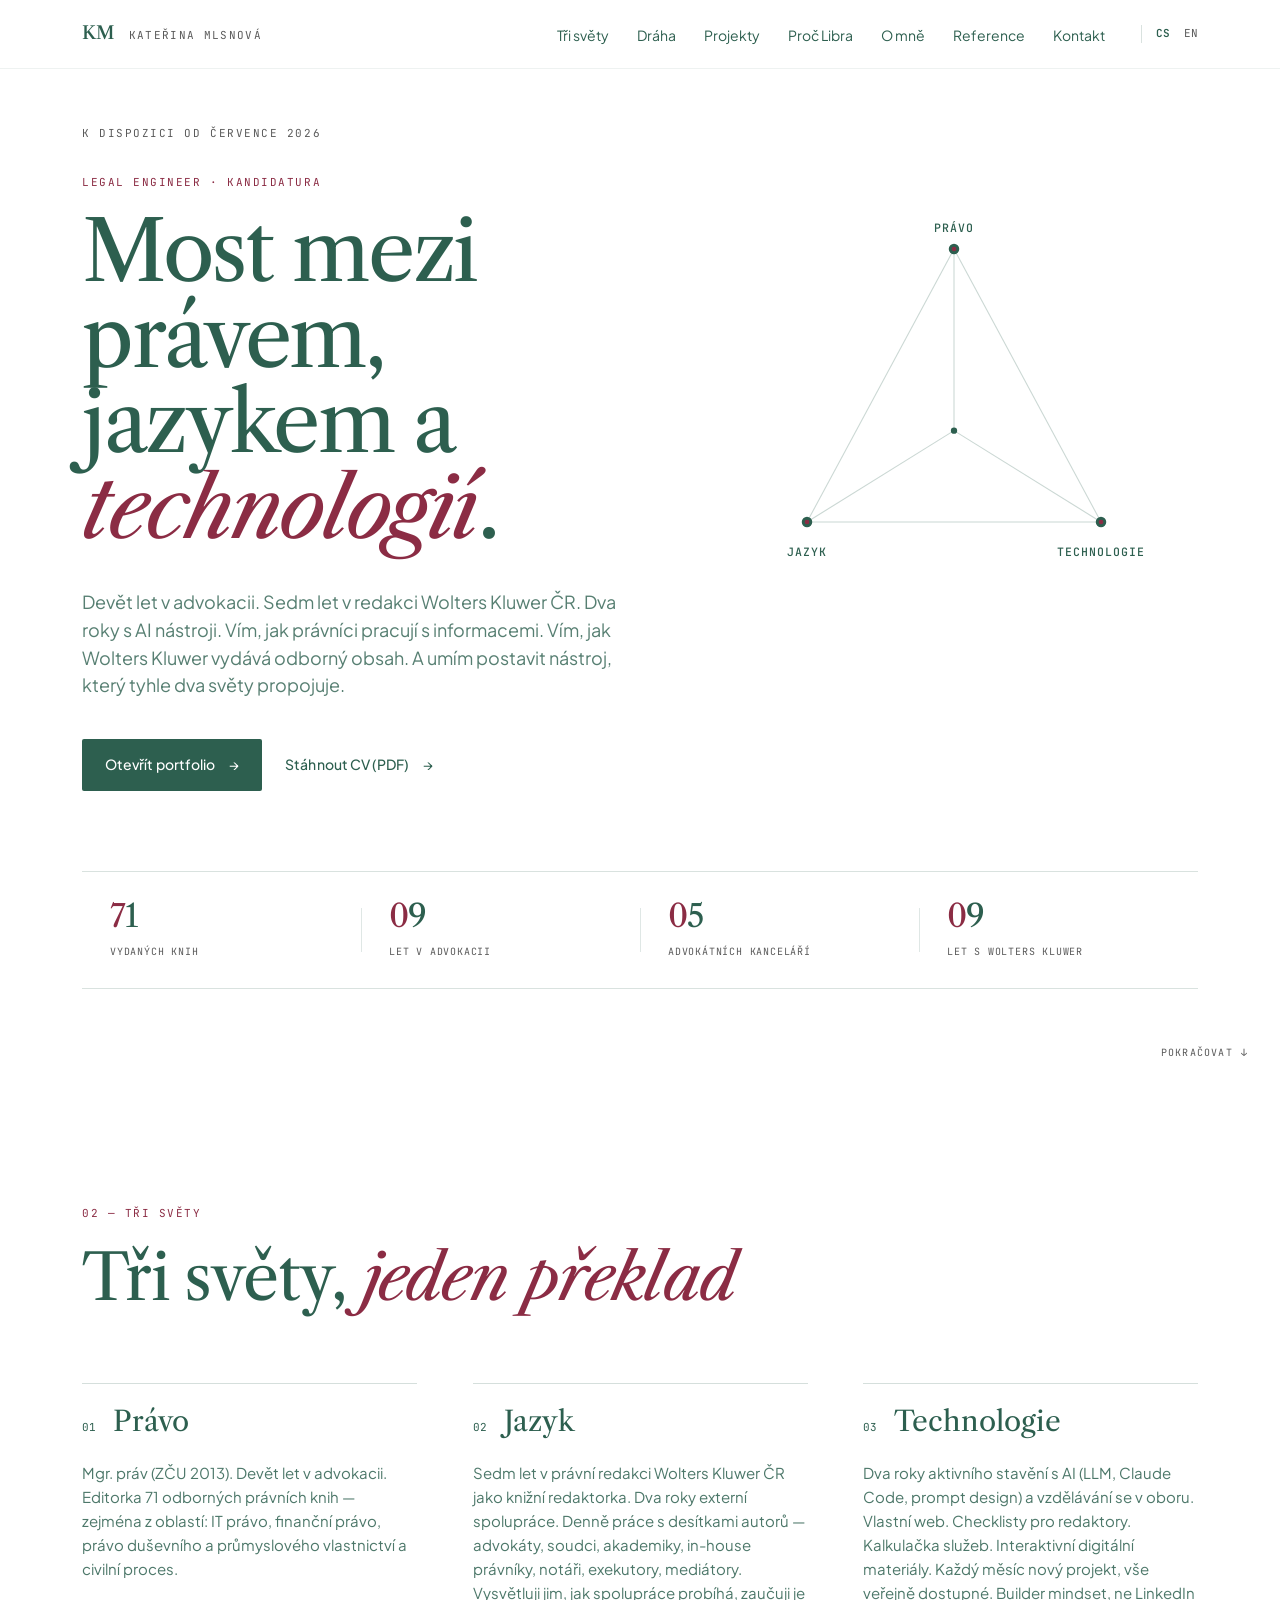
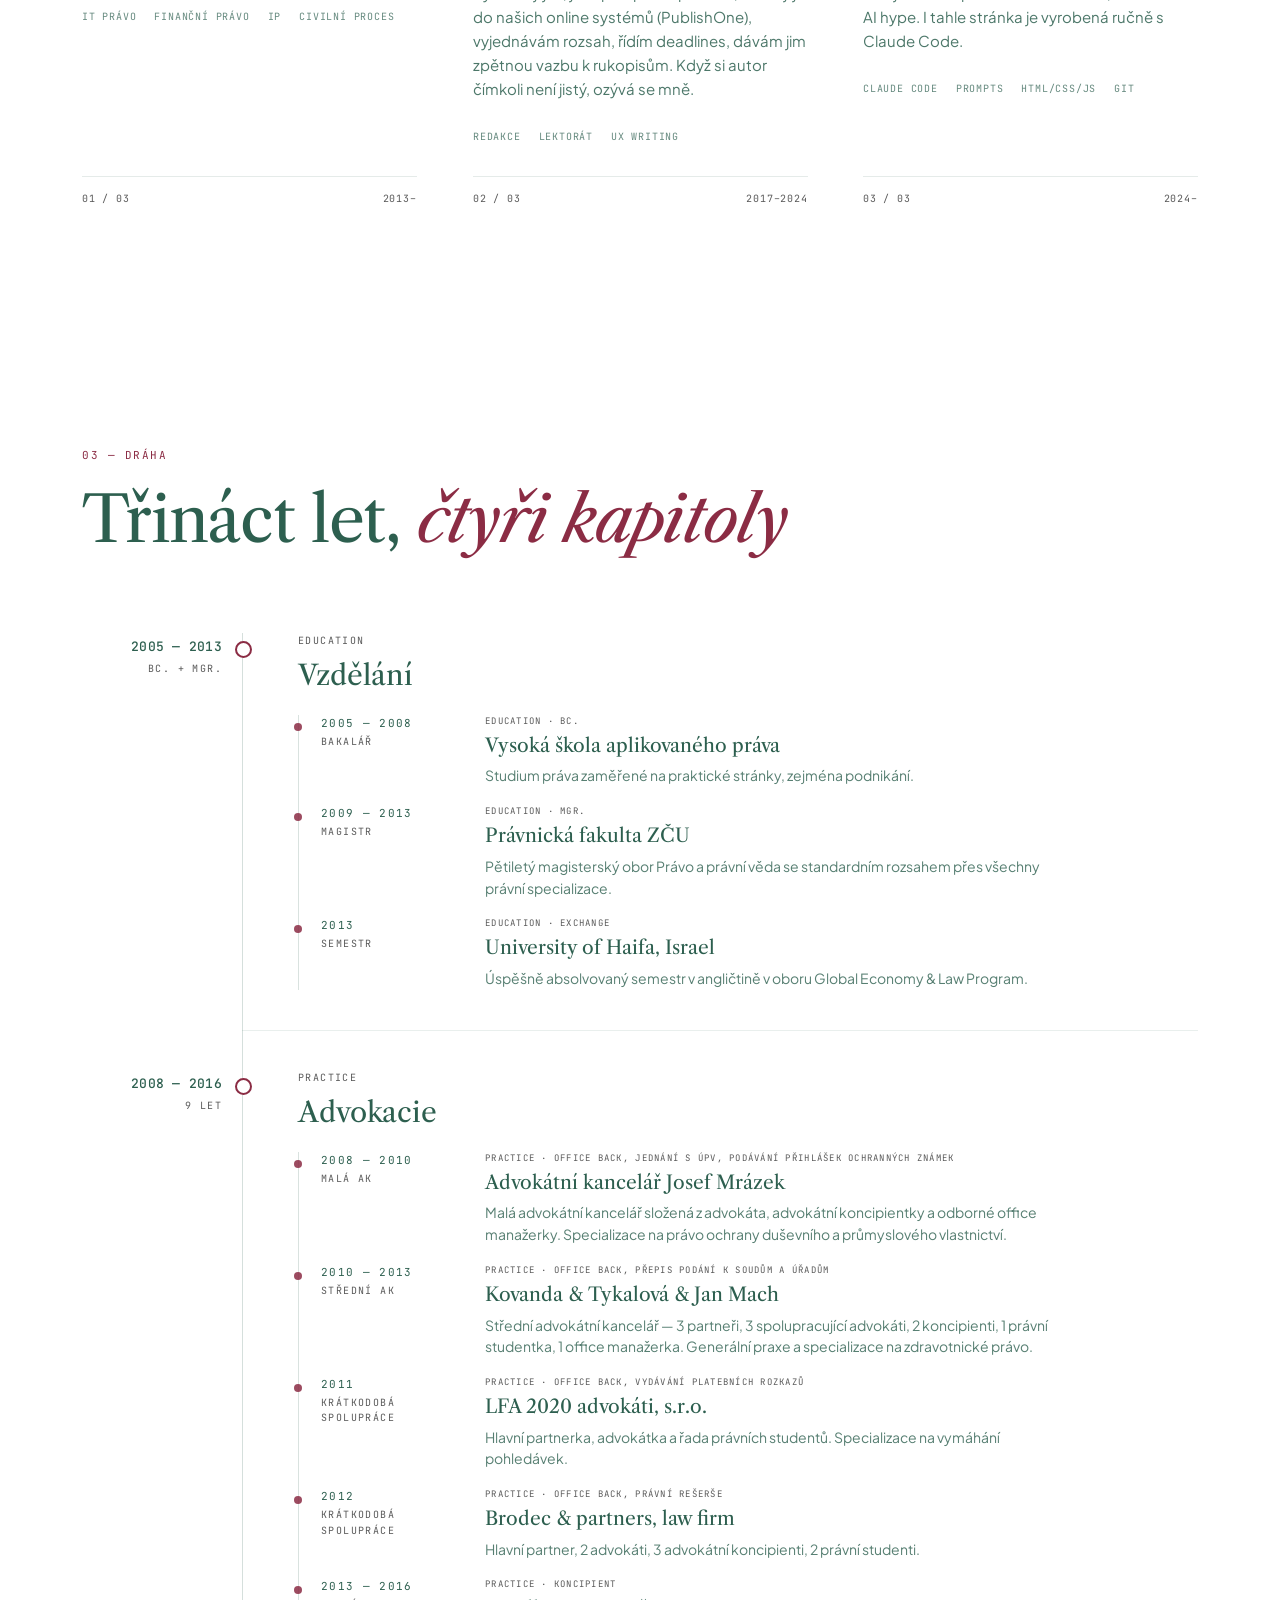
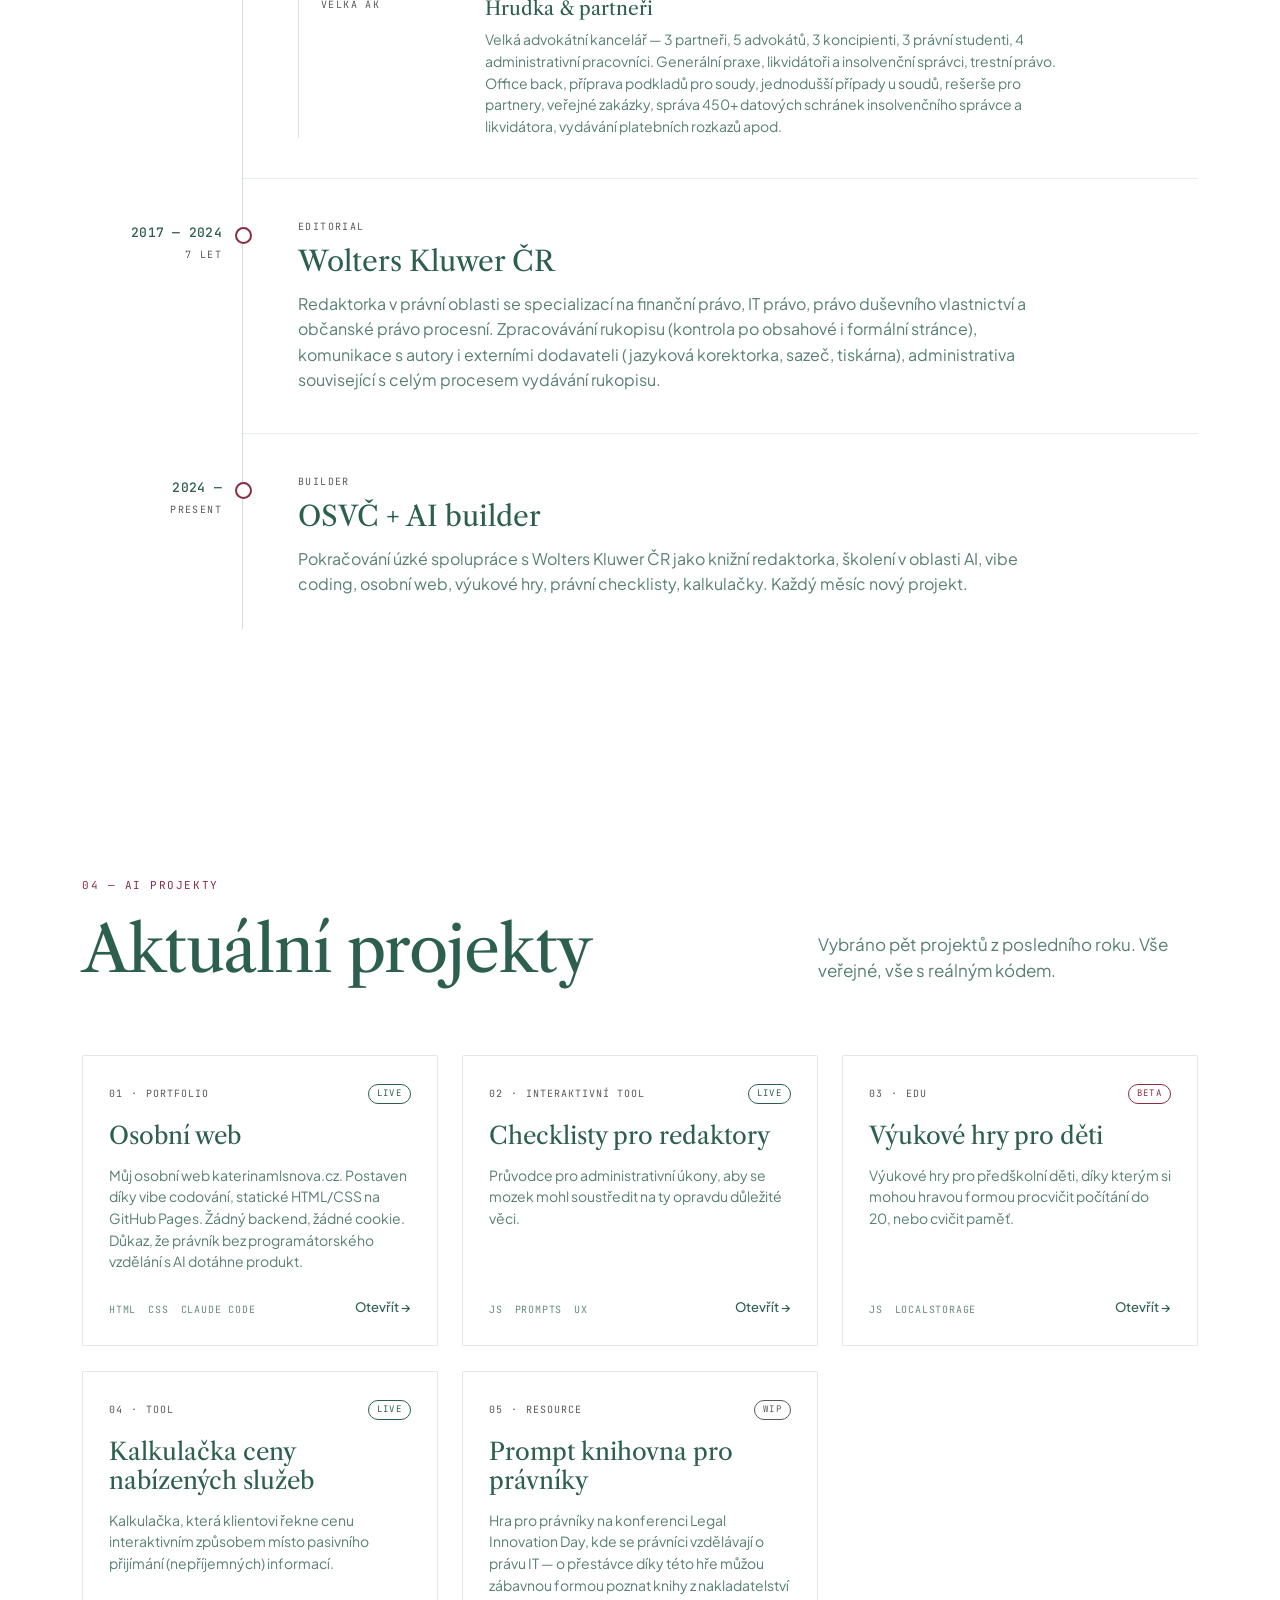
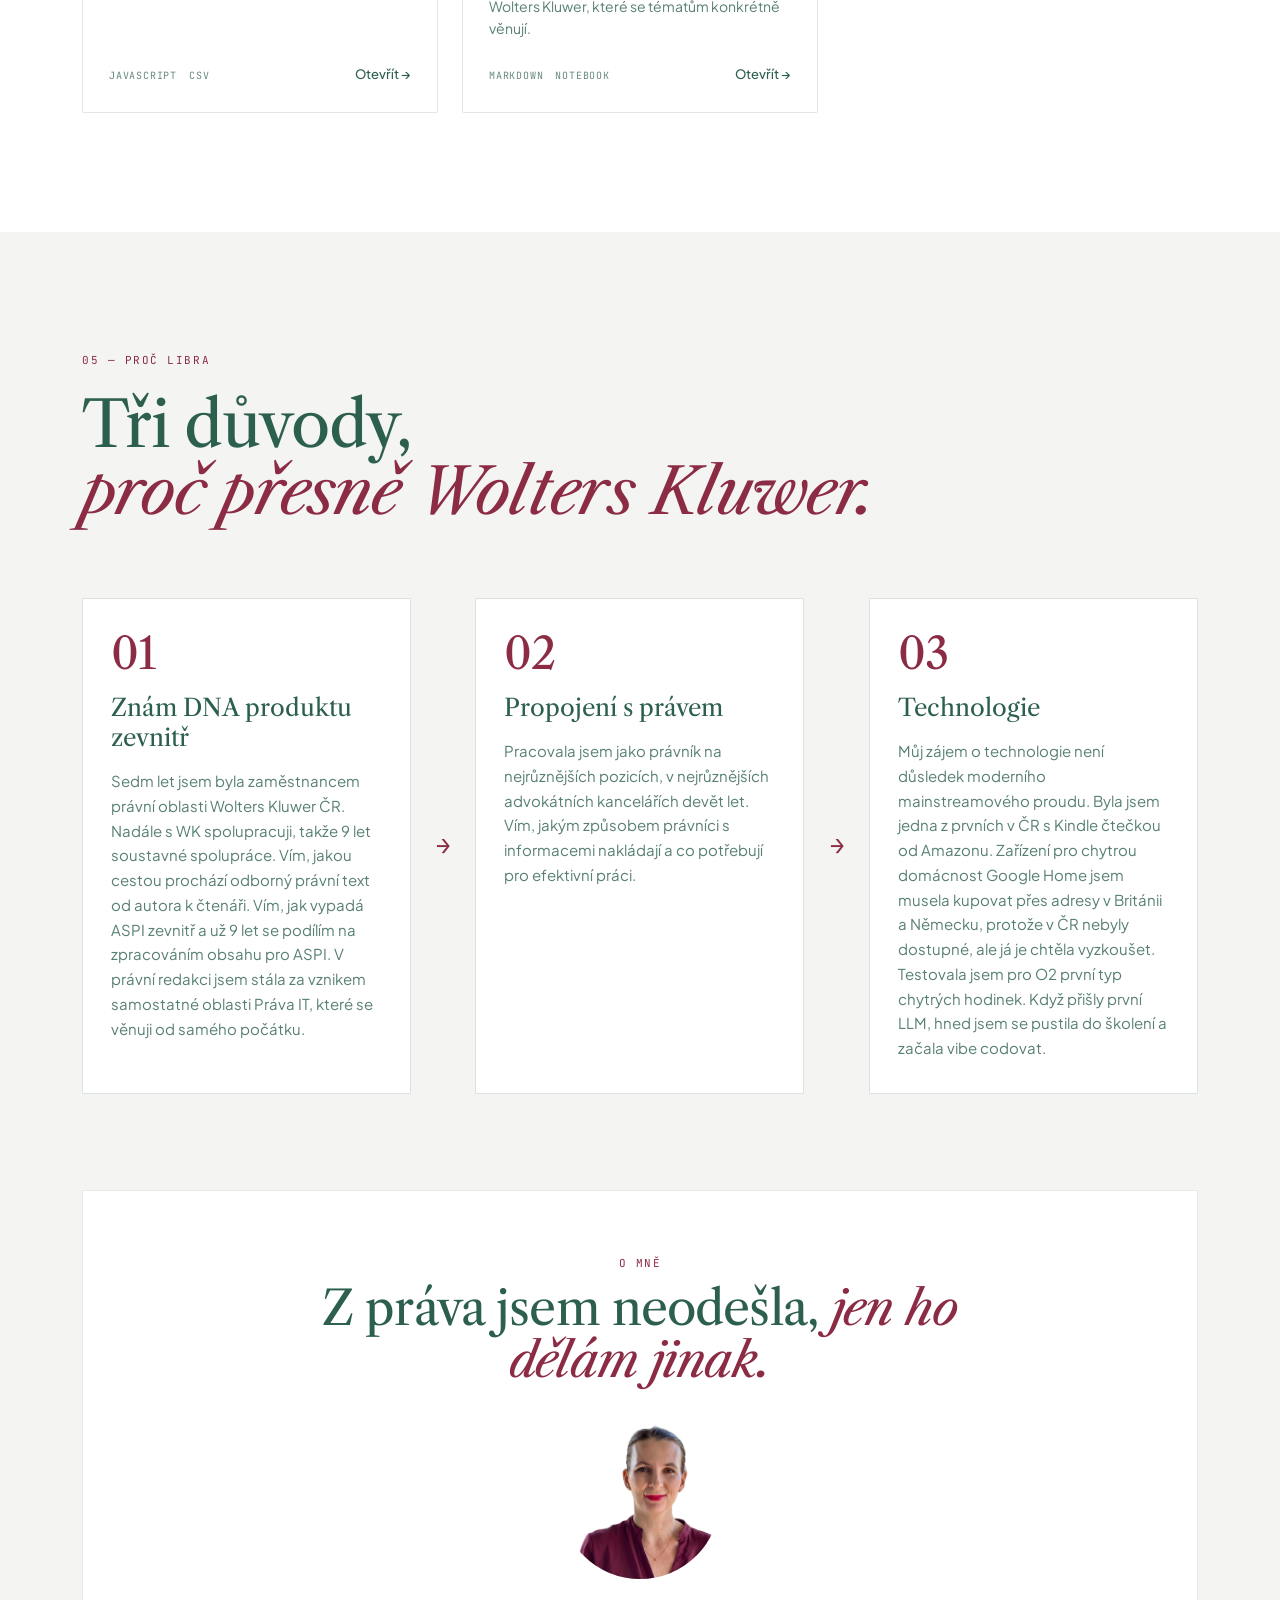
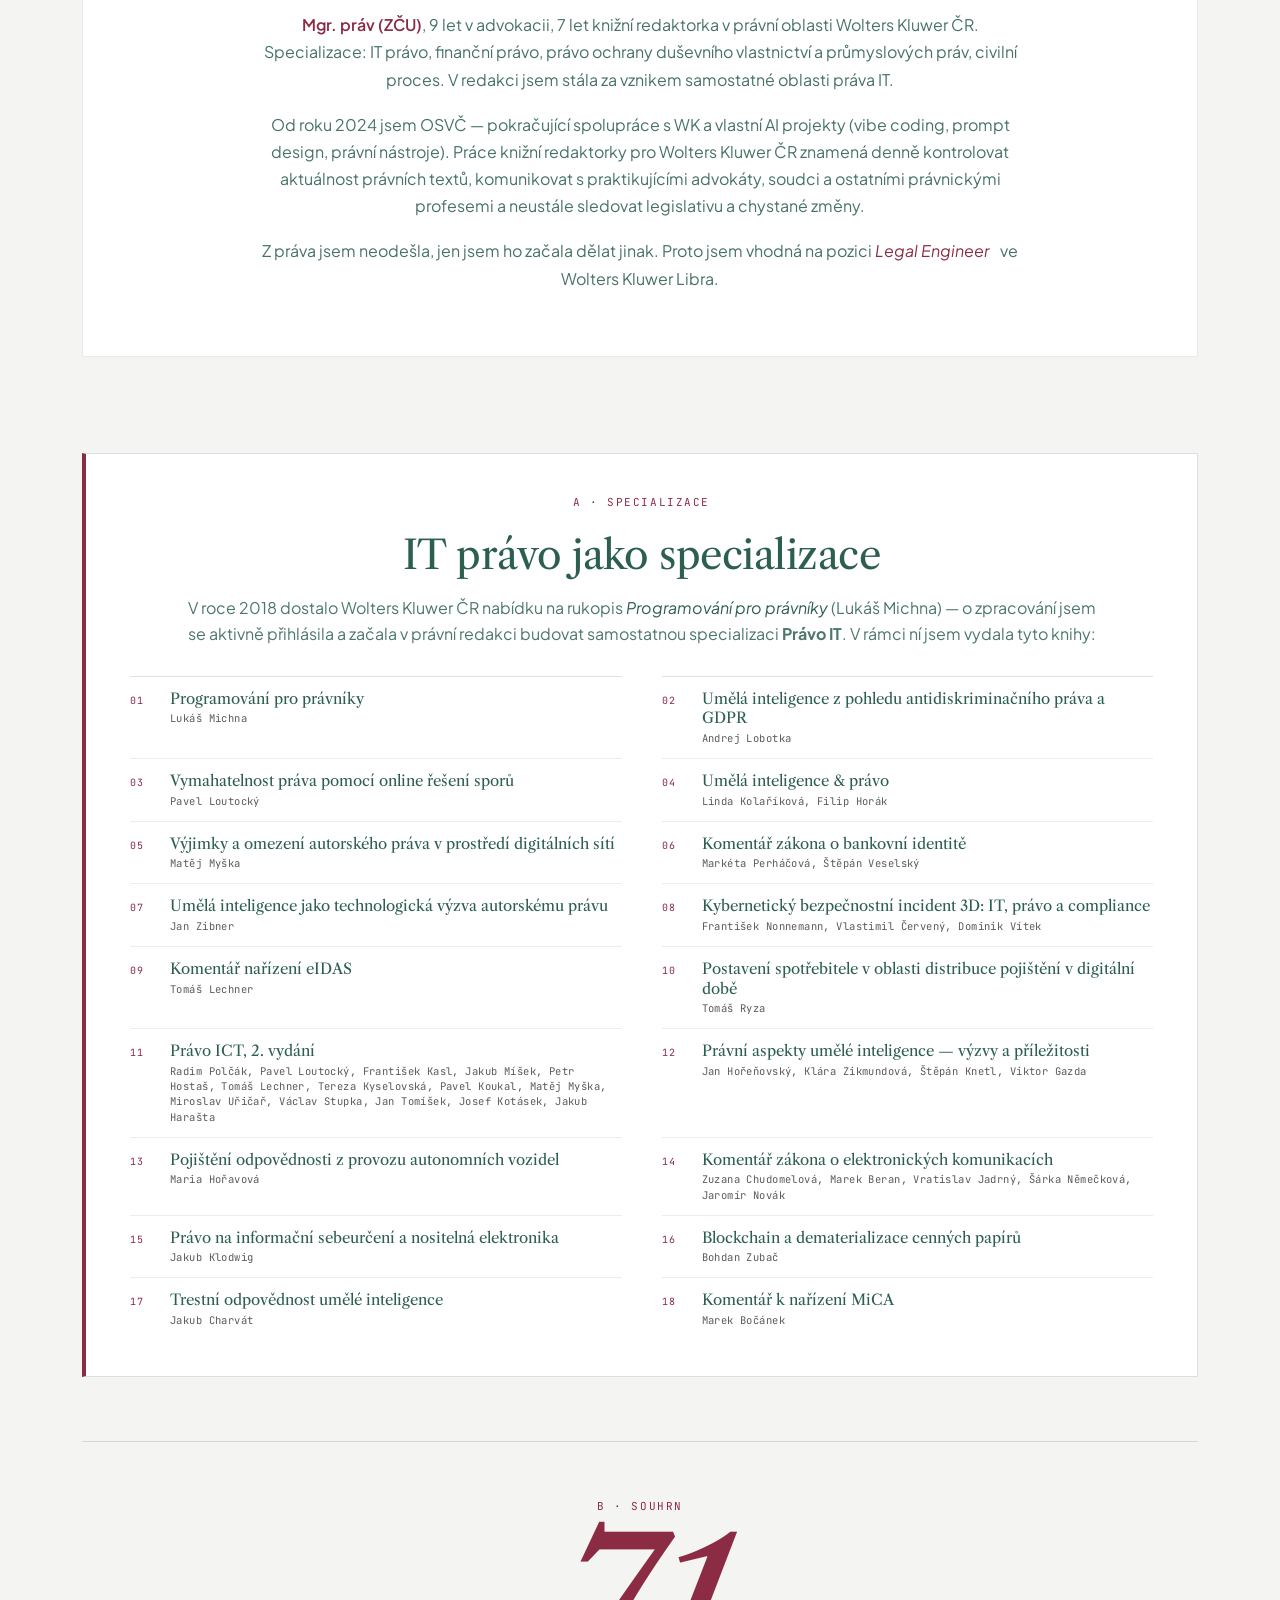
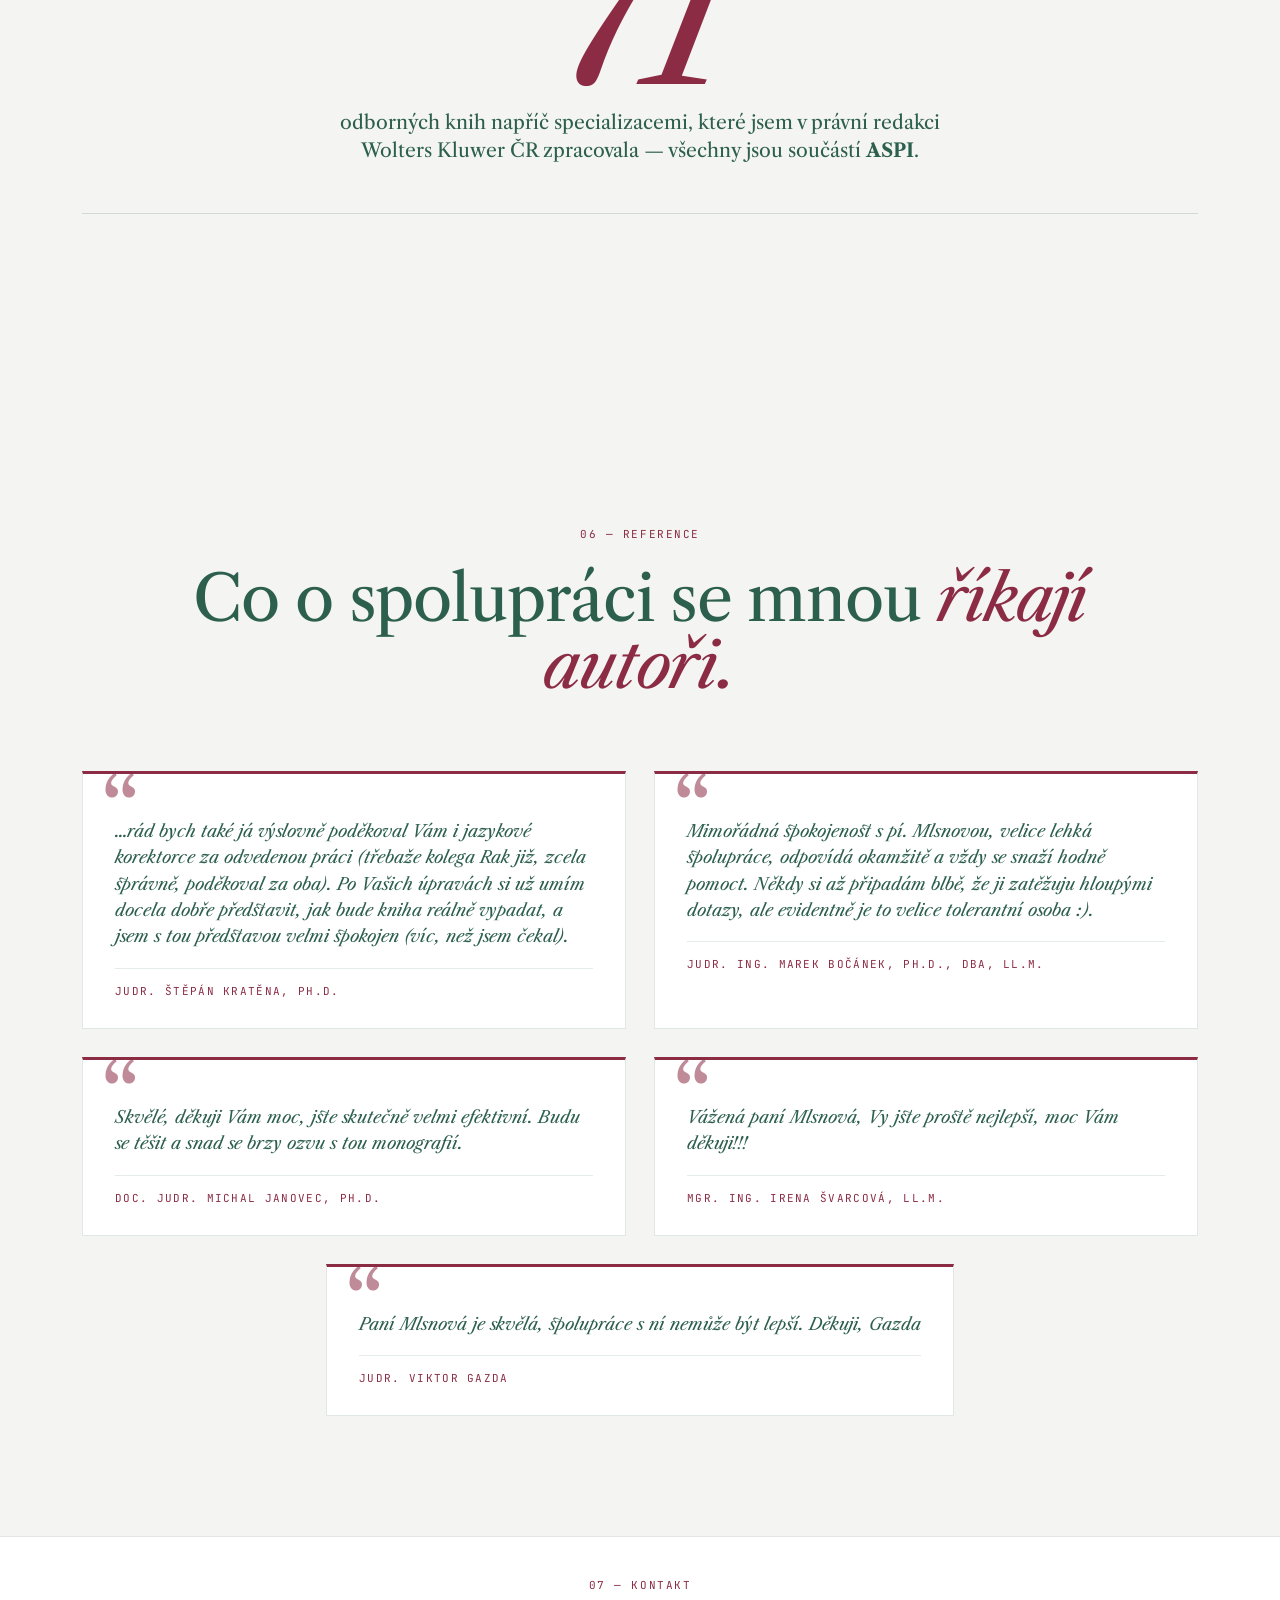
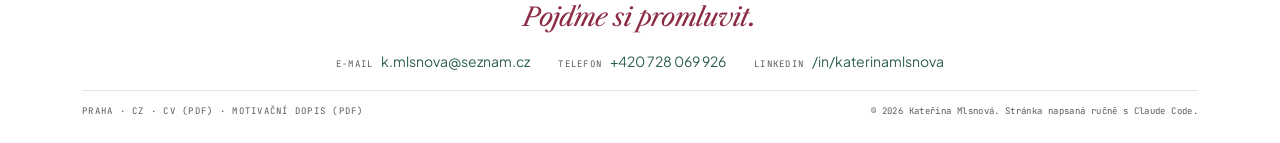
==== web/index.html @ 4c86e7c7 "Add References section with 5 author testimonials" ====
<!doctype html>
<html lang="cs" data-lang="cs">
<head>
  <meta charset="utf-8" />
  <meta name="viewport" content="width=device-width, initial-scale=1" />
  <title>Kateřina Mlsnová — Legal Engineer | Most mezi právem, jazykem a technologií</title>
  <meta name="description" content="Právnička, redaktorka a AI builder. 9 let v advokacii, 71 vydaných odborných knih, aktivní vibe coding. Hledám pozici Legal Engineer ve Wolters Kluwer Libra." />
  <meta property="og:title" content="Kateřina Mlsnová — Legal Engineer" />
  <meta property="og:description" content="Most mezi právem, jazykem a technologií. Tam, kde se právník potkává s AI." />
  <meta property="og:image" content="/images/profil.jpeg" />
  <meta property="og:type" content="website" />
  <link rel="canonical" href="https://katerinamlsnova.cz" />
  <link rel="icon" type="image/svg+xml" href="favicon.svg" />
  <link rel="preconnect" href="https://fonts.googleapis.com">
  <link rel="preconnect" href="https://fonts.gstatic.com" crossorigin>
  <link href="https://fonts.googleapis.com/css2?family=Libre+Caslon+Text:ital,wght@0,400;0,700;1,400&family=Plus+Jakarta+Sans:wght@400;500;600&family=JetBrains+Mono:wght@400;500;600&display=swap" rel="stylesheet">
  <link rel="stylesheet" href="style.css" />
</head>
<body>

<header class="site-header" id="top">
  <div class="container header-row">
    <a href="#top" class="brand">
      <span class="brand-mark">KM</span>
      <span class="brand-name">Kateřina Mlsnová</span>
    </a>

    <button class="nav-toggle" id="navToggle" aria-label="Otevřít menu" aria-expanded="false" aria-controls="primaryNav">
      <span></span><span></span><span></span>
    </button>

    <nav class="primary-nav" id="primaryNav" aria-label="Hlavní">
      <ul>
        <li><a href="#tri-svety" data-i18n="nav.three">Tři světy</a></li>
        <li><a href="#draha" data-i18n="nav.path">Dráha</a></li>
        <li><a href="#projekty" data-i18n="nav.projects">Projekty</a></li>
        <li><a href="#proc-libra" data-i18n="nav.why">Proč Libra</a></li>
        <li><a href="#o-mne" data-i18n="nav.about">O mně</a></li>
        <li><a href="#reference" data-i18n="nav.refs">Reference</a></li>
        <li><a href="#kontakt" data-i18n="nav.contact">Kontakt</a></li>
      </ul>
      <div class="lang-toggle" role="group" aria-label="Language">
        <button type="button" data-lang-set="cs" class="lang-btn is-active" aria-pressed="true">CS</button>
        <button type="button" data-lang-set="en" class="lang-btn" aria-pressed="false">EN</button>
      </div>
    </nav>
  </div>
</header>

<main>

  <!-- HERO -->
  <section id="hero" class="hero">
    <div class="container">
      <p class="kicker mute hero-available" data-i18n="hero.available">K dispozici od července 2026</p>

      <div class="hero-grid">
        <div class="hero-text fade-in">
          <p class="kicker accent" data-i18n="hero.kicker">Legal Engineer · Kandidatura</p>
          <h1 class="display">
            <span data-i18n="hero.h1a">Most mezi právem,</span><br/>
            <span data-i18n="hero.h1b">jazykem a </span><em class="accent-em" data-i18n="hero.h1c">technologií</em>.
          </h1>
          <p class="hero-lede">
            <span data-i18n="hero.lede">Devět let v advokacii. Sedm let v redakci Wolters Kluwer ČR. Dva roky s AI nástroji. Vím, jak právníci pracují s informacemi. Vím, jak Wolters Kluwer vydává odborný obsah. A umím postavit nástroj, který tyhle dva světy propojuje.</span>
          </p>

          <div class="cta-row">
            <a class="btn btn-primary" href="#tri-svety">
              <span data-i18n="hero.cta1">Otevřít portfolio</span><span class="arr">→</span>
            </a>
            <a class="btn btn-text" href="files/cv-katerina-mlsnova.pdf">
              <span data-i18n="hero.cta2">Stáhnout CV (PDF)</span><span class="arr">→</span>
            </a>
          </div>
        </div>

        <aside class="hero-motif fade-in" aria-hidden="true">
          <svg class="motif" viewBox="0 0 400 400" xmlns="http://www.w3.org/2000/svg">
            <g stroke="var(--ink)" stroke-opacity=".25" stroke-width="1" fill="none">
              <line x1="200" y1="60"  x2="60"  y2="320" />
              <line x1="200" y1="60"  x2="340" y2="320" />
              <line x1="60"  y1="320" x2="340" y2="320" />
              <line x1="200" y1="60"  x2="200" y2="233" />
              <line x1="60"  y1="320" x2="200" y2="233" />
              <line x1="340" y1="320" x2="200" y2="233" />
            </g>
            <g fill="var(--ink)">
              <circle cx="200" cy="60"  r="5" />
              <circle cx="60"  cy="320" r="5" />
              <circle cx="340" cy="320" r="5" />
              <circle cx="200" cy="233" r="3" />
            </g>
            <g fill="var(--accent)">
              <circle cx="200" cy="60"  r="2.2" />
              <circle cx="60"  cy="320" r="2.2" />
              <circle cx="340" cy="320" r="2.2" />
            </g>
            <g font-family="JetBrains Mono, monospace" font-size="11" font-weight="500" fill="var(--ink)" text-anchor="middle" letter-spacing="0.08em">
              <text x="200" y="44" data-i18n="pillars.law">PRÁVO</text>
              <text x="60"  y="352" data-i18n="pillars.lang">JAZYK</text>
              <text x="340" y="352" data-i18n="pillars.tech">TECHNOLOGIE</text>
            </g>
          </svg>
        </aside>
      </div>

      <ul class="stats" aria-label="Klíčová čísla">
        <li>
          <p class="stat-num"><span class="accent">7</span><span>1</span></p>
          <p class="stat-lbl" data-i18n="stats.books">vydaných knih</p>
        </li>
        <li>
          <p class="stat-num"><span class="accent">0</span><span>9</span></p>
          <p class="stat-lbl" data-i18n="stats.years">let v advokacii</p>
        </li>
        <li>
          <p class="stat-num"><span class="accent">0</span><span>5</span></p>
          <p class="stat-lbl" data-i18n="stats.firms">advokátních kanceláří</p>
        </li>
        <li>
          <p class="stat-num"><span class="accent">0</span><span>9</span></p>
          <p class="stat-lbl" data-i18n="stats.wk">let s Wolters Kluwer</p>
        </li>
      </ul>

      <p class="scroll-cue"><span data-i18n="hero.scroll">pokračovat</span> <span aria-hidden="true">↓</span></p>
    </div>
  </section>

  <!-- TŘI SVĚTY -->
  <section id="tri-svety" class="section">
    <div class="container">
      <p class="kicker accent" data-i18n="three.kicker">02 — Tři světy</p>
      <h2 class="section-title fade-in">
        <span data-i18n="three.title1">Tři světy,</span> <em class="accent-em" data-i18n="three.title2">jeden překlad</em>
      </h2>

      <div class="worlds">
        <article class="world fade-in">
          <p class="world-head"><span class="world-num">01</span> <span class="world-name" data-i18n="three.w1.name">Právo</span></p>
          <p class="world-body" data-i18n="three.w1.body">Mgr. práv (ZČU 2013). Devět let v advokacii. Editorka 71 odborných právních knih — zejména z oblastí: IT právo, finanční právo, právo duševního a průmyslového vlastnictví a civilní proces.</p>
          <ul class="tags">
            <li data-i18n="three.w1.t1">IT právo</li>
            <li data-i18n="three.w1.t2">Finanční právo</li>
            <li data-i18n="three.w1.t3">IP</li>
            <li data-i18n="three.w1.t4">Civilní proces</li>
          </ul>
          <p class="world-foot">
            <span data-i18n="three.w1.idx">01 / 03</span>
            <span data-i18n="three.w1.year">2013–</span>
          </p>
        </article>

        <article class="world fade-in">
          <p class="world-head"><span class="world-num">02</span> <span class="world-name" data-i18n="three.w2.name">Jazyk</span></p>
          <p class="world-body" data-i18n="three.w2.body">Sedm let v právní redakci Wolters Kluwer ČR jako knižní redaktorka. Dva roky externí spolupráce. Denně práce s desítkami autorů — advokáty, soudci, akademiky, in-house právníky, notáři, exekutory, mediátory. Vysvětluji jim, jak spolupráce probíhá, zaučuji je do našich online systémů (PublishOne), vyjednávám rozsah, řídím deadlines, dávám jim zpětnou vazbu k rukopisům. Když si autor čímkoli není jistý, ozývá se mně.</p>
          <ul class="tags">
            <li data-i18n="three.w2.t1">Redakce</li>
            <li data-i18n="three.w2.t2">Lektorát</li>
            <li data-i18n="three.w2.t3">UX writing</li>
          </ul>
          <p class="world-foot">
            <span data-i18n="three.w2.idx">02 / 03</span>
            <span data-i18n="three.w2.year">2017–2024</span>
          </p>
        </article>

        <article class="world fade-in">
          <p class="world-head"><span class="world-num">03</span> <span class="world-name" data-i18n="three.w3.name">Technologie</span></p>
          <p class="world-body" data-i18n="three.w3.body">Dva roky aktivního stavění s AI (LLM, Claude Code, prompt design) a vzdělávání se v oboru. Vlastní web. Checklisty pro redaktory. Kalkulačka služeb. Interaktivní digitální materiály. Každý měsíc nový projekt, vše veřejně dostupné. Builder mindset, ne LinkedIn AI hype. I tahle stránka je vyrobená ručně s Claude Code.</p>
          <ul class="tags">
            <li data-i18n="three.w3.t1">Claude Code</li>
            <li data-i18n="three.w3.t2">Prompts</li>
            <li data-i18n="three.w3.t3">HTML/CSS/JS</li>
            <li data-i18n="three.w3.t4">Git</li>
          </ul>
          <p class="world-foot">
            <span data-i18n="three.w3.idx">03 / 03</span>
            <span data-i18n="three.w3.year">2024–</span>
          </p>
        </article>
      </div>
    </div>
  </section>

  <!-- DRÁHA -->
  <section id="draha" class="section">
    <div class="container">
      <p class="kicker accent" data-i18n="path.kicker">03 — Dráha</p>
      <h2 class="section-title fade-in">
        <span data-i18n="path.title1">Třináct let,</span> <em class="accent-em" data-i18n="path.title2">čtyři kapitoly</em>
      </h2>

      <ol class="timeline">
        <li class="tl-row fade-in">
          <div class="tl-when">
            <p class="tl-year">2005 — 2013</p>
            <p class="tl-dur" data-i18n="path.edu.dur">Bc. + Mgr.</p>
          </div>
          <div class="tl-body">
            <p class="tl-cat" data-i18n="path.edu.cat">Education</p>
            <h3 class="tl-title" data-i18n="path.edu.title">Vzdělání</h3>

            <ol class="tl-sub">
              <li class="tl-sub-row">
                <div class="tl-sub-when">
                  <p class="tl-sub-year">2005 — 2008</p>
                  <p class="tl-sub-dur" data-i18n="path.m1.dur">Bakalář</p>
                </div>
                <div class="tl-sub-body">
                  <p class="tl-sub-cat" data-i18n="path.m1.cat">Education · Bc.</p>
                  <h4 class="tl-sub-title" data-i18n="path.m1.title">Vysoká škola aplikovaného práva</h4>
                  <p class="tl-sub-desc" data-i18n="path.m1.desc">Studium práva zaměřené na praktické stránky, zejména podnikání.</p>
                </div>
              </li>

              <li class="tl-sub-row">
                <div class="tl-sub-when">
                  <p class="tl-sub-year">2009 — 2013</p>
                  <p class="tl-sub-dur" data-i18n="path.m2.dur">Magistr</p>
                </div>
                <div class="tl-sub-body">
                  <p class="tl-sub-cat" data-i18n="path.m2.cat">Education · Mgr.</p>
                  <h4 class="tl-sub-title" data-i18n="path.m2.title">Právnická fakulta ZČU</h4>
                  <p class="tl-sub-desc" data-i18n="path.m2.desc">Pětiletý magisterský obor Právo a právní věda se standardním rozsahem přes všechny právní specializace.</p>
                </div>
              </li>

              <li class="tl-sub-row">
                <div class="tl-sub-when">
                  <p class="tl-sub-year">2013</p>
                  <p class="tl-sub-dur" data-i18n="path.m2b.dur">Semestr</p>
                </div>
                <div class="tl-sub-body">
                  <p class="tl-sub-cat" data-i18n="path.m2b.cat">Education · Exchange</p>
                  <h4 class="tl-sub-title" data-i18n="path.m2b.title">University of Haifa, Israel</h4>
                  <p class="tl-sub-desc" data-i18n="path.m2b.desc">Úspěšně absolvovaný semestr v angličtině v oboru Global Economy &amp; Law Program.</p>
                </div>
              </li>
            </ol>
          </div>
        </li>

        <li class="tl-row fade-in">
          <div class="tl-when">
            <p class="tl-year">2008 — 2016</p>
            <p class="tl-dur" data-i18n="path.m3.dur">9 let</p>
          </div>
          <div class="tl-body">
            <p class="tl-cat" data-i18n="path.m3.cat">Practice</p>
            <h3 class="tl-title" data-i18n="path.m3.title">Advokacie</h3>

            <ol class="tl-sub">
              <li class="tl-sub-row">
                <div class="tl-sub-when">
                  <p class="tl-sub-year">2008 — 2010</p>
                  <p class="tl-sub-dur" data-i18n="path.m3.s1.dur">Malá AK</p>
                </div>
                <div class="tl-sub-body">
                  <p class="tl-sub-cat" data-i18n="path.m3.s1.cat">Practice · office back, jednání s ÚPV, podávání přihlášek ochranných známek</p>
                  <h4 class="tl-sub-title" data-i18n="path.m3.s1.title">Advokátní kancelář Josef Mrázek</h4>
                  <p class="tl-sub-desc" data-i18n="path.m3.s1.desc">Malá advokátní kancelář složená z advokáta, advokátní koncipientky a odborné office manažerky. Specializace na právo ochrany duševního a průmyslového vlastnictví.</p>
                </div>
              </li>

              <li class="tl-sub-row">
                <div class="tl-sub-when">
                  <p class="tl-sub-year">2010 — 2013</p>
                  <p class="tl-sub-dur" data-i18n="path.m3.s2.dur">Střední AK</p>
                </div>
                <div class="tl-sub-body">
                  <p class="tl-sub-cat" data-i18n="path.m3.s2.cat">Practice · office back, přepis podání k soudům a úřadům</p>
                  <h4 class="tl-sub-title" data-i18n="path.m3.s2.title">Kovanda &amp; Tykalová &amp; Jan Mach</h4>
                  <p class="tl-sub-desc" data-i18n="path.m3.s2.desc">Střední advokátní kancelář — 3 partneři, 3 spolupracující advokáti, 2 koncipienti, 1 právní studentka, 1 office manažerka. Generální praxe a specializace na zdravotnické právo.</p>
                </div>
              </li>

              <li class="tl-sub-row">
                <div class="tl-sub-when">
                  <p class="tl-sub-year">2011</p>
                  <p class="tl-sub-dur" data-i18n="path.m3.s3.dur">Krátkodobá spolupráce</p>
                </div>
                <div class="tl-sub-body">
                  <p class="tl-sub-cat" data-i18n="path.m3.s3.cat">Practice · office back, vydávání platebních rozkazů</p>
                  <h4 class="tl-sub-title" data-i18n="path.m3.s3.title">LFA 2020 advokáti, s.r.o.</h4>
                  <p class="tl-sub-desc" data-i18n="path.m3.s3.desc">Hlavní partnerka, advokátka a řada právních studentů. Specializace na vymáhání pohledávek.</p>
                </div>
              </li>

              <li class="tl-sub-row">
                <div class="tl-sub-when">
                  <p class="tl-sub-year">2012</p>
                  <p class="tl-sub-dur" data-i18n="path.m3.s4.dur">Krátkodobá spolupráce</p>
                </div>
                <div class="tl-sub-body">
                  <p class="tl-sub-cat" data-i18n="path.m3.s4.cat">Practice · office back, právní rešerše</p>
                  <h4 class="tl-sub-title" data-i18n="path.m3.s4.title">Brodec &amp; partners, law firm</h4>
                  <p class="tl-sub-desc" data-i18n="path.m3.s4.desc">Hlavní partner, 2 advokáti, 3 advokátní koncipienti, 2 právní studenti.</p>
                </div>
              </li>

              <li class="tl-sub-row">
                <div class="tl-sub-when">
                  <p class="tl-sub-year">2013 — 2016</p>
                  <p class="tl-sub-dur" data-i18n="path.m3.s5.dur">Velká AK</p>
                </div>
                <div class="tl-sub-body">
                  <p class="tl-sub-cat" data-i18n="path.m3.s5.cat">Practice · koncipient</p>
                  <h4 class="tl-sub-title" data-i18n="path.m3.s5.title">Hrudka &amp; partneři</h4>
                  <p class="tl-sub-desc" data-i18n="path.m3.s5.desc">Velká advokátní kancelář — 3 partneři, 5 advokátů, 3 koncipienti, 3 právní studenti, 4 administrativní pracovníci. Generální praxe, likvidátoři a insolvenční správci, trestní právo. Office back, příprava podkladů pro soudy, jednodušší případy u soudů, rešerše pro partnery, veřejné zakázky, správa 450+ datových schránek insolvenčního správce a likvidátora, vydávání platebních rozkazů apod.</p>
                </div>
              </li>
            </ol>
          </div>
        </li>

        <li class="tl-row fade-in">
          <div class="tl-when">
            <p class="tl-year">2017 — 2024</p>
            <p class="tl-dur" data-i18n="path.m4.dur">7 let</p>
          </div>
          <div class="tl-body">
            <p class="tl-cat" data-i18n="path.m4.cat">Editorial</p>
            <h3 class="tl-title" data-i18n="path.m4.title">Wolters Kluwer ČR</h3>
            <p class="tl-desc" data-i18n="path.m4.desc">Redaktorka v právní oblasti se specializací na finanční právo, IT právo, právo duševního vlastnictví a občanské právo procesní. Zpracovávání rukopisu (kontrola po obsahové i formální stránce), komunikace s autory i externími dodavateli (jazyková korektorka, sazeč, tiskárna), administrativa související s celým procesem vydávání rukopisu.</p>
          </div>
        </li>

        <li class="tl-row fade-in">
          <div class="tl-when">
            <p class="tl-year">2024 —</p>
            <p class="tl-dur" data-i18n="path.m5.dur">present</p>
          </div>
          <div class="tl-body">
            <p class="tl-cat" data-i18n="path.m5.cat">Builder</p>
            <h3 class="tl-title" data-i18n="path.m5.title">OSVČ + AI builder</h3>
            <p class="tl-desc" data-i18n="path.m5.desc">Pokračování úzké spolupráce s Wolters Kluwer ČR jako knižní redaktorka, školení v oblasti AI, vibe coding, osobní web, výukové hry, právní checklisty, kalkulačky. Každý měsíc nový projekt.</p>
          </div>
        </li>
      </ol>
    </div>
  </section>

  <!-- PROJEKTY -->
  <section id="projekty" class="section">
    <div class="container">
      <div class="proj-head">
        <div>
          <p class="kicker accent" data-i18n="proj.kicker">04 — AI Projekty</p>
          <h2 class="section-title fade-in" data-i18n="proj.title">Aktuální projekty</h2>
        </div>
        <p class="section-lede fade-in" data-i18n="proj.lede">Vybráno pět projektů z posledního roku. Vše veřejné, vše s reálným kódem.</p>
      </div>

      <div class="projects">
        <a class="proj fade-in" href="#">
          <p class="proj-meta">
            <span class="proj-num">01</span><span class="dot-sep">·</span><span class="proj-cat" data-i18n="proj.p1.cat">Portfolio</span>
            <span class="proj-status proj-status-live" data-i18n="proj.p1.status">live</span>
          </p>
          <h3 class="proj-title" data-i18n="proj.p1.title">Osobní web</h3>
          <p class="proj-desc" data-i18n="proj.p1.desc">Můj osobní web katerinamlsnova.cz. Postaven díky vibe codování, statické HTML/CSS na GitHub Pages. Žádný backend, žádné cookie. Důkaz, že právník bez programátorského vzdělání s AI dotáhne produkt.</p>
          <div class="proj-foot">
            <ul class="tags">
              <li data-i18n="proj.p1.t1">HTML</li><li data-i18n="proj.p1.t2">CSS</li><li data-i18n="proj.p1.t3">Claude Code</li>
            </ul>
            <span class="proj-link" data-i18n="proj.open">Otevřít →</span>
          </div>
        </a>

        <a class="proj fade-in" href="#">
          <p class="proj-meta">
            <span class="proj-num">02</span><span class="dot-sep">·</span><span class="proj-cat" data-i18n="proj.p2.cat">Interaktivní tool</span>
            <span class="proj-status proj-status-live" data-i18n="proj.p2.status">live</span>
          </p>
          <h3 class="proj-title" data-i18n="proj.p2.title">Checklisty pro redaktory</h3>
          <p class="proj-desc" data-i18n="proj.p2.desc">Průvodce pro administrativní úkony, aby se mozek mohl soustředit na ty opravdu důležité věci.</p>
          <div class="proj-foot">
            <ul class="tags">
              <li data-i18n="proj.p2.t1">JS</li><li data-i18n="proj.p2.t2">Prompts</li><li data-i18n="proj.p2.t3">UX</li>
            </ul>
            <span class="proj-link" data-i18n="proj.open">Otevřít →</span>
          </div>
        </a>

        <a class="proj fade-in" href="#">
          <p class="proj-meta">
            <span class="proj-num">03</span><span class="dot-sep">·</span><span class="proj-cat" data-i18n="proj.p3.cat">Edu</span>
            <span class="proj-status proj-status-beta" data-i18n="proj.p3.status">beta</span>
          </p>
          <h3 class="proj-title" data-i18n="proj.p3.title">Výukové hry pro děti</h3>
          <p class="proj-desc" data-i18n="proj.p3.desc">Výukové hry pro předškolní děti, díky kterým si mohou hravou formou procvičit počítání do 20, nebo cvičit paměť.</p>
          <div class="proj-foot">
            <ul class="tags">
              <li data-i18n="proj.p3.t1">JS</li><li data-i18n="proj.p3.t2">LocalStorage</li>
            </ul>
            <span class="proj-link" data-i18n="proj.open">Otevřít →</span>
          </div>
        </a>

        <a class="proj fade-in" href="#">
          <p class="proj-meta">
            <span class="proj-num">04</span><span class="dot-sep">·</span><span class="proj-cat" data-i18n="proj.p4.cat">Tool</span>
            <span class="proj-status proj-status-live" data-i18n="proj.p4.status">live</span>
          </p>
          <h3 class="proj-title" data-i18n="proj.p4.title">Kalkulačka ceny nabízených služeb</h3>
          <p class="proj-desc" data-i18n="proj.p4.desc">Kalkulačka, která klientovi řekne cenu interaktivním způsobem místo pasivního přijímání (nepříjemných) informací.</p>
          <div class="proj-foot">
            <ul class="tags">
              <li data-i18n="proj.p4.t1">JavaScript</li><li data-i18n="proj.p4.t2">CSV</li>
            </ul>
            <span class="proj-link" data-i18n="proj.open">Otevřít →</span>
          </div>
        </a>

        <a class="proj fade-in" href="#">
          <p class="proj-meta">
            <span class="proj-num">05</span><span class="dot-sep">·</span><span class="proj-cat" data-i18n="proj.p5.cat">Resource</span>
            <span class="proj-status proj-status-wip" data-i18n="proj.p5.status">wip</span>
          </p>
          <h3 class="proj-title" data-i18n="proj.p5.title">Prompt knihovna pro právníky</h3>
          <p class="proj-desc" data-i18n="proj.p5.desc">Hra pro právníky na konferenci Legal Innovation Day, kde se právníci vzdělávají o právu IT — o přestávce díky této hře můžou zábavnou formou poznat knihy z nakladatelství Wolters Kluwer, které se tématům konkrétně věnují.</p>
          <div class="proj-foot">
            <ul class="tags">
              <li data-i18n="proj.p5.t1">Markdown</li><li data-i18n="proj.p5.t2">Notebook</li>
            </ul>
            <span class="proj-link" data-i18n="proj.open">Otevřít →</span>
          </div>
        </a>
      </div>
    </div>
  </section>

  <!-- PROČ LIBRA -->
  <section id="proc-libra" class="section section-paper">
    <div class="container">
      <p class="kicker accent" data-i18n="why.kicker">05 — Proč Libra</p>
      <h2 class="section-title fade-in">
        <span data-i18n="why.title1">Tři důvody,</span><br/>
        <em class="accent-em" data-i18n="why.title2">proč přesně Wolters Kluwer.</em>
      </h2>

      <div class="reasons">
        <article class="reason-box fade-in">
          <p class="r-num">01</p>
          <h3 class="r-title" data-i18n="why.r1.title">Znám DNA produktu zevnitř</h3>
          <p class="r-text" data-i18n="why.r1.text">Sedm let jsem byla zaměstnancem právní oblasti Wolters Kluwer ČR. Nadále s WK spolupracuji, takže 9 let soustavné spolupráce. Vím, jakou cestou prochází odborný právní text od autora k čtenáři. Vím, jak vypadá ASPI zevnitř a už 9 let se podílím na zpracováním obsahu pro ASPI. V právní redakci jsem stála za vznikem samostatné oblasti Práva IT, které se věnuji od samého počátku.</p>
        </article>

        <span class="r-arrow" aria-hidden="true">→</span>

        <article class="reason-box fade-in">
          <p class="r-num">02</p>
          <h3 class="r-title" data-i18n="why.r2.title">Propojení s právem</h3>
          <p class="r-text" data-i18n="why.r2.text">Pracovala jsem jako právník na nejrůznějších pozicích, v nejrůznějších advokátních kancelářích devět let. Vím, jakým způsobem právníci s informacemi nakládají a co potřebují pro efektivní práci.</p>
        </article>

        <span class="r-arrow" aria-hidden="true">→</span>

        <article class="reason-box fade-in">
          <p class="r-num">03</p>
          <h3 class="r-title" data-i18n="why.r3.title">Technologie</h3>
          <p class="r-text" data-i18n="why.r3.text">Můj zájem o technologie není důsledek moderního mainstreamového proudu. Byla jsem jedna z prvních v ČR s Kindle čtečkou od Amazonu. Zařízení pro chytrou domácnost Google Home jsem musela kupovat přes adresy v Británii a Německu, protože v ČR nebyly dostupné, ale já je chtěla vyzkoušet. Testovala jsem pro O2 první typ chytrých hodinek. Když přišly první LLM, hned jsem se pustila do školení a začala vibe codovat.</p>
        </article>
      </div>

      <!-- O MNĚ -->
      <section id="o-mne" class="about-inline">
        <p class="kicker accent center" data-i18n="about.kicker">O mně</p>
        <h3 class="about-title">
          <span data-i18n="about.title1">Z práva jsem neodešla,</span> <em class="accent-em" data-i18n="about.title2">jen ho dělám jinak.</em>
        </h3>
        <img class="about-photo" src="images/profil.jpeg" alt="Kateřina Mlsnová" />
        <div class="about-body">
          <p class="about-p" data-i18n="about.p1"><strong>Mgr. práv (ZČU)</strong>, 9 let v advokacii, 7 let knižní redaktorka v právní oblasti Wolters Kluwer ČR. Specializace: IT právo, finanční právo, právo ochrany duševního vlastnictví a průmyslových práv, civilní proces. V redakci jsem stála za vznikem samostatné oblasti práva IT.</p>
          <p class="about-p" data-i18n="about.p2">Od roku 2024 jsem OSVČ — pokračující spolupráce s WK a vlastní AI projekty (vibe coding, prompt design, právní nástroje). Práce knižní redaktorky pro Wolters Kluwer ČR znamená denně kontrolovat aktuálnost právních textů, komunikovat s praktikujícími advokáty, soudci a ostatními právnickými profesemi a neustále sledovat legislativu a chystané změny.</p>
          <p class="about-p" data-i18n="about.p3">Z práva jsem neodešla, jen jsem ho začala dělat jinak. Proto jsem vhodná na pozici <em>Legal Engineer</em>&ensp; ve Wolters Kluwer Libra.</p>
        </div>
      </section>

      <div class="proof-stack">

        <!-- B · IT právo bibliografie -->
        <article class="proof proof-spec fade-in">
          <div class="proof-head">
            <p class="kicker accent" data-i18n="why.spec.kicker">A · Specializace</p>
            <h3 class="proof-title" data-i18n="why.spec.title">IT právo jako specializace</h3>
          </div>
          <p class="proof-body" data-i18n="why.spec.intro">V roce 2018 dostalo Wolters Kluwer ČR nabídku na rukopis <em>Programování pro právníky</em> (Lukáš Michna) — o zpracování jsem se aktivně přihlásila a začala v právní redakci budovat samostatnou specializaci <strong>Právo IT</strong>. V rámci ní jsem vydala tyto knihy:</p>

          <ol class="book-list">
            <li><span class="book-num">01</span><span class="book-body"><span class="book-title">Programování pro právníky</span><span class="book-authors">Lukáš Michna</span></span></li>
            <li><span class="book-num">02</span><span class="book-body"><span class="book-title">Umělá inteligence z pohledu antidiskriminačního práva a GDPR</span><span class="book-authors">Andrej Lobotka</span></span></li>
            <li><span class="book-num">03</span><span class="book-body"><span class="book-title">Vymahatelnost práva pomocí online řešení sporů</span><span class="book-authors">Pavel Loutocký</span></span></li>
            <li><span class="book-num">04</span><span class="book-body"><span class="book-title">Umělá inteligence &amp; právo</span><span class="book-authors">Linda Kolaříková, Filip Horák</span></span></li>
            <li><span class="book-num">05</span><span class="book-body"><span class="book-title">Výjimky a omezení autorského práva v prostředí digitálních sítí</span><span class="book-authors">Matěj Myška</span></span></li>
            <li><span class="book-num">06</span><span class="book-body"><span class="book-title">Komentář zákona o bankovní identitě</span><span class="book-authors">Markéta Perháčová, Štěpán Veselský</span></span></li>
            <li><span class="book-num">07</span><span class="book-body"><span class="book-title">Umělá inteligence jako technologická výzva autorskému právu</span><span class="book-authors">Jan Zibner</span></span></li>
            <li><span class="book-num">08</span><span class="book-body"><span class="book-title">Kybernetický bezpečnostní incident 3D: IT, právo a compliance</span><span class="book-authors">František Nonnemann, Vlastimil Červený, Dominik Vítek</span></span></li>
            <li><span class="book-num">09</span><span class="book-body"><span class="book-title">Komentář nařízení eIDAS</span><span class="book-authors">Tomáš Lechner</span></span></li>
            <li><span class="book-num">10</span><span class="book-body"><span class="book-title">Postavení spotřebitele v oblasti distribuce pojištění v digitální době</span><span class="book-authors">Tomáš Ryza</span></span></li>
            <li><span class="book-num">11</span><span class="book-body"><span class="book-title">Právo ICT, 2. vydání</span><span class="book-authors">Radim Polčák, Pavel Loutocký, František Kasl, Jakub Míšek, Petr Hostaš, Tomáš Lechner, Tereza Kyselovská, Pavel Koukal, Matěj Myška, Miroslav Uřičař, Václav Stupka, Jan Tomíšek, Josef Kotásek, Jakub Harašta</span></span></li>
            <li><span class="book-num">12</span><span class="book-body"><span class="book-title">Právní aspekty umělé inteligence — výzvy a příležitosti</span><span class="book-authors">Jan Hořeňovský, Klára Zikmundová, Štěpán Knetl, Viktor Gazda</span></span></li>
            <li><span class="book-num">13</span><span class="book-body"><span class="book-title">Pojištění odpovědnosti z provozu autonomních vozidel</span><span class="book-authors">Maria Hořavová</span></span></li>
            <li><span class="book-num">14</span><span class="book-body"><span class="book-title">Komentář zákona o elektronických komunikacích</span><span class="book-authors">Zuzana Chudomelová, Marek Beran, Vratislav Jadrný, Šárka Němečková, Jaromír Novák</span></span></li>
            <li><span class="book-num">15</span><span class="book-body"><span class="book-title">Právo na informační sebeurčení a nositelná elektronika</span><span class="book-authors">Jakub Klodwig</span></span></li>
            <li><span class="book-num">16</span><span class="book-body"><span class="book-title">Blockchain a dematerializace cenných papírů</span><span class="book-authors">Bohdan Zubač</span></span></li>
            <li><span class="book-num">17</span><span class="book-body"><span class="book-title">Trestní odpovědnost umělé inteligence</span><span class="book-authors">Jakub Charvát</span></span></li>
            <li><span class="book-num">18</span><span class="book-body"><span class="book-title">Komentář k nařízení MiCA</span><span class="book-authors">Marek Bočánek</span></span></li>
          </ol>
        </article>

        <!-- C · Stat 71 -->
        <article class="proof proof-stat fade-in" aria-label="71 knih v ASPI">
          <p class="kicker accent" data-i18n="why.stat.kicker">B · Souhrn</p>
          <p class="proof-stat-num">71</p>
          <p class="proof-stat-cap" data-i18n="why.stat.cap">odborných knih napříč specializacemi, které jsem v právní redakci Wolters Kluwer ČR zpracovala — všechny jsou součástí <strong>ASPI</strong>.</p>
        </article>

      </div>

    </div>
  </section>

  <!-- REFERENCE -->
  <section id="reference" class="section section-paper refs">
    <div class="container">
      <p class="kicker accent center-block" data-i18n="refs.kicker">06 — Reference</p>
      <h2 class="section-title center-block">
        <span data-i18n="refs.title1">Co o spolupráci se mnou</span> <em class="accent-em" data-i18n="refs.title2">říkají autoři.</em>
      </h2>

      <div class="refs-grid">
        <figure class="ref-card fade-in">
          <blockquote class="ref-quote" data-i18n="refs.q1">…rád bych také já výslovně poděkoval Vám i jazykové korektorce za odvedenou práci (třebaže kolega Rak již, zcela správně, poděkoval za oba). Po Vašich úpravách si už umím docela dobře představit, jak bude kniha reálně vypadat, a jsem s tou představou velmi spokojen (víc, než jsem čekal).</blockquote>
          <figcaption class="ref-author">JUDr. Štěpán Kratěna, Ph.D.</figcaption>
        </figure>

        <figure class="ref-card fade-in">
          <blockquote class="ref-quote" data-i18n="refs.q2">Mimořádná spokojenost s pí. Mlsnovou, velice lehká spolupráce, odpovídá okamžitě a vždy se snaží hodně pomoct. Někdy si až připadám blbě, že ji zatěžuju hloupými dotazy, ale evidentně je to velice tolerantní osoba :).</blockquote>
          <figcaption class="ref-author">JUDr. Ing. Marek Bočánek, Ph.D., DBA, LL.M.</figcaption>
        </figure>

        <figure class="ref-card fade-in">
          <blockquote class="ref-quote" data-i18n="refs.q3">Skvělé, děkuji Vám moc, jste skutečně velmi efektivní. Budu se těšit a snad se brzy ozvu s tou monografií.</blockquote>
          <figcaption class="ref-author">doc. JUDr. Michal Janovec, Ph.D.</figcaption>
        </figure>

        <figure class="ref-card fade-in">
          <blockquote class="ref-quote" data-i18n="refs.q4">Vážená paní Mlsnová, Vy jste prostě nejlepší, moc Vám děkuji!!!</blockquote>
          <figcaption class="ref-author">Mgr. Ing. Irena Švarcová, LL.M.</figcaption>
        </figure>

        <figure class="ref-card fade-in">
          <blockquote class="ref-quote" data-i18n="refs.q5">Paní Mlsnová je skvělá, spolupráce s ní nemůže být lepší. Děkuji, Gazda</blockquote>
          <figcaption class="ref-author">JUDr. Viktor Gazda</figcaption>
        </figure>
      </div>
    </div>
  </section>

</main>

<!-- KONTAKT -->
<footer id="kontakt" class="contact">
  <div class="container">
    <p class="kicker accent" data-i18n="contact.kicker">07 — Kontakt</p>

    <h2 class="contact-title">
      <em class="accent-em" data-i18n="contact.title">Pojďme si promluvit.</em>
    </h2>

    <div class="contact-grid">
      <ul class="contact-list">
        <li>
          <span class="c-label" data-i18n="contact.email">E-mail</span>
          <a href="mailto:k.mlsnova@seznam.cz">k.mlsnova@seznam.cz</a>
        </li>
        <li>
          <span class="c-label" data-i18n="contact.phone">Telefon</span>
          <a href="tel:+420728069926">+420 728 069 926</a>
        </li>
        <li>
          <span class="c-label">LinkedIn</span>
          <a href="https://www.linkedin.com/in/katerinamlsnova" target="_blank" rel="noopener">/in/katerinamlsnova</a>
        </li>
      </ul>
    </div>

    <div class="km-big" aria-hidden="true">KM</div>

    <div class="contact-foot">
      <p class="cf-meta" data-i18n="contact.meta">PRAHA · CZ · CV (PDF) · MOTIVAČNÍ DOPIS (PDF)</p>
      <p class="cf-copy" data-i18n="contact.copy">© 2026 Kateřina Mlsnová. Stránka napsaná ručně s Claude Code.</p>
    </div>
  </div>
</footer>

<script src="main.js" defer></script>
</body>
</html>
---- web/style.css ----
:root {
  --ink: #2D5F4F;
  --accent: #8B2C44;
  --surface: #FFFFFF;
  --paper: #F4F4F2;
  --mute: #5A5A5A;
  --serif: 'Libre Caslon Text', Georgia, serif;
  --sans: 'Plus Jakarta Sans', system-ui, sans-serif;
  --mono: 'JetBrains Mono', ui-monospace, monospace;
  --max-w: 1180px;
  --radius: 2px;
}

* { box-sizing: border-box; }

html, body {
  margin: 0;
  padding: 0;
  background: var(--surface);
  color: var(--ink);
  font-family: var(--sans);
  font-size: 17px;
  line-height: 1.55;
  -webkit-font-smoothing: antialiased;
  text-rendering: optimizeLegibility;
}

img { max-width: 100%; display: block; }
a { color: inherit; text-decoration: none; }
ul, ol { padding: 0; margin: 0; list-style: none; }
p { margin: 0; }

.container {
  max-width: var(--max-w);
  margin: 0 auto;
  padding: 0 32px;
}

/* ---------- kickers / shared ---------- */
.kicker {
  font-family: var(--mono);
  font-size: 11px;
  font-weight: 400;
  letter-spacing: .14em;
  text-transform: uppercase;
  margin: 0 0 22px;
}
.kicker.accent { color: var(--accent); }
.kicker.mute   { color: var(--mute); }

.accent-em {
  color: var(--accent);
  font-style: italic;
  font-weight: 400;
}

/* ---------- header ---------- */
.site-header {
  position: sticky;
  top: 0;
  z-index: 50;
  background: rgba(255,255,255,.92);
  backdrop-filter: saturate(140%) blur(8px);
  -webkit-backdrop-filter: saturate(140%) blur(8px);
  border-bottom: 1px solid rgba(45,95,79,.08);
}
.header-row {
  display: flex;
  align-items: center;
  justify-content: space-between;
  height: 68px;
}
.brand {
  display: inline-flex;
  align-items: baseline;
  gap: 14px;
}
.brand-mark {
  font-family: var(--serif);
  font-weight: 500;
  font-size: 18px;
  letter-spacing: .02em;
  color: var(--ink);
}
.brand-name {
  font-family: var(--mono);
  font-size: 11px;
  letter-spacing: .12em;
  text-transform: uppercase;
  color: var(--mute);
}
.primary-nav {
  display: flex;
  align-items: center;
  gap: 36px;
}
.primary-nav ul {
  display: flex;
  gap: 28px;
}
.primary-nav a {
  font-family: var(--sans);
  font-size: 14px;
  font-weight: 400;
  color: var(--ink);
  transition: color .18s ease;
}
.primary-nav a:hover { color: var(--accent); }

.lang-toggle {
  display: inline-flex;
  align-items: center;
  gap: 14px;
  font-family: var(--mono);
  font-size: 11px;
  letter-spacing: .04em;
  padding-left: 14px;
  border-left: 1px solid rgba(45,95,79,.18);
}
.lang-btn {
  background: transparent;
  border: 0;
  font: inherit;
  color: var(--mute);
  cursor: pointer;
  padding: 0;
}
.lang-btn.is-active { color: var(--ink); font-weight: 600; }

.nav-toggle {
  display: none;
  width: 38px;
  height: 38px;
  background: transparent;
  border: 1px solid rgba(45,95,79,.18);
  border-radius: var(--radius);
  cursor: pointer;
  flex-direction: column;
  justify-content: center;
  align-items: center;
  gap: 5px;
  padding: 0;
}
.nav-toggle span {
  display: block;
  width: 18px;
  height: 1.5px;
  background: var(--ink);
}

/* ---------- buttons ---------- */
.btn {
  display: inline-flex;
  align-items: center;
  gap: 14px;
  font-family: var(--sans);
  font-weight: 500;
  font-size: 14px;
  letter-spacing: .005em;
  padding: 14px 22px;
  border-radius: var(--radius);
  border: 1px solid transparent;
  cursor: pointer;
  transition: background .18s ease, color .18s ease, border-color .18s ease;
}
.btn .arr { font-weight: 400; transition: transform .18s ease; }
.btn:hover .arr { transform: translateX(3px); }
.btn-primary {
  background: var(--ink);
  color: #fff;
}
.btn-primary:hover { background: #234a3e; color: #fff; }
.btn-text {
  background: transparent;
  color: var(--ink);
  padding: 14px 4px;
}
.btn-text:hover { color: var(--accent); }

/* ---------- sections ---------- */
.section {
  padding: 120px 0;
}
.section-paper { background: var(--paper); }
.section-title {
  font-family: var(--serif);
  font-weight: 400;
  font-size: clamp(38px, 5.4vw, 64px);
  line-height: 1.05;
  letter-spacing: -.018em;
  margin: 0 0 72px;
  color: var(--ink);
}
.section-lede {
  font-family: var(--sans);
  font-size: 17px;
  color: rgba(45,95,79,.8);
  max-width: 380px;
  margin: 0;
}

/* ---------- HERO ---------- */
.hero {
  position: relative;
  padding: 56px 0 96px;
}
.hero-available {
  margin-bottom: 32px;
}
.hero-grid {
  display: grid;
  grid-template-columns: minmax(0, 1.15fr) minmax(0, 1fr);
  gap: 64px;
  align-items: start;
  margin-bottom: 80px;
}
.hero-text .kicker.accent {
  margin-bottom: 18px;
}
.hero-text .display {
  font-family: var(--serif);
  font-weight: 400;
  font-size: clamp(52px, 7.5vw, 84px);
  line-height: 1.02;
  letter-spacing: -.028em;
  margin: 0 0 36px;
  color: var(--ink);
}
.hero-lede {
  font-family: var(--sans);
  font-size: 18px;
  line-height: 1.55;
  color: rgba(45,95,79,.8);
  max-width: 540px;
  margin: 0 0 40px;
}
.cta-row {
  display: flex;
  flex-wrap: wrap;
  gap: 18px;
  align-items: center;
}

.hero-motif {
  display: flex;
  flex-direction: column;
  align-items: center;
  padding-top: 12px;
}
.hero-motif .motif {
  width: 100%;
  max-width: 420px;
  aspect-ratio: 1 / 1;
}
.motif-caption {
  font-family: var(--mono);
  font-size: 10px;
  letter-spacing: .14em;
  text-transform: uppercase;
  color: var(--mute);
  margin-top: 18px;
  text-align: center;
}

/* stats */
.stats {
  display: grid;
  grid-template-columns: repeat(4, 1fr);
  gap: 0;
  border-top: 1px solid rgba(45,95,79,.18);
  border-bottom: 1px solid rgba(45,95,79,.18);
  padding: 28px 0;
}
.stats li {
  display: flex;
  flex-direction: column;
  gap: 12px;
  position: relative;
  padding: 0 28px;
}
.stats li + li::before {
  content: "";
  position: absolute;
  left: 0;
  top: 8px;
  bottom: 8px;
  width: 1px;
  background: rgba(45,95,79,.15);
}
.stat-num {
  font-family: var(--serif);
  font-size: 32px;
  font-weight: 400;
  line-height: 1;
  letter-spacing: -.02em;
  color: var(--ink);
}
.stat-num .accent { color: var(--accent); }
.stat-lbl {
  font-family: var(--mono);
  font-size: 10px;
  letter-spacing: .08em;
  text-transform: uppercase;
  color: var(--mute);
}

.scroll-cue {
  position: absolute;
  right: 32px;
  bottom: 24px;
  font-family: var(--mono);
  font-size: 10px;
  letter-spacing: .12em;
  text-transform: uppercase;
  color: var(--mute);
  display: inline-flex;
  align-items: center;
  gap: 8px;
}

/* ---------- TŘI SVĚTY ---------- */
.worlds {
  display: grid;
  grid-template-columns: repeat(3, 1fr);
  gap: 56px;
}
.world {
  display: flex;
  flex-direction: column;
  border-top: 1px solid rgba(45,95,79,.2);
  padding-top: 22px;
}
.world-head {
  display: flex;
  align-items: baseline;
  gap: 16px;
  margin: 0 0 24px;
}
.world-num {
  font-family: var(--mono);
  font-size: 11px;
  letter-spacing: .04em;
  color: var(--ink);
}
.world-name {
  font-family: var(--serif);
  font-size: 28px;
  font-weight: 400;
  line-height: 1.1;
  color: var(--ink);
}
.world-body {
  font-family: var(--sans);
  font-size: 15px;
  line-height: 1.6;
  color: rgba(45,95,79,.85);
  margin: 0 0 28px;
}
.tags {
  display: flex;
  flex-wrap: wrap;
  gap: 12px 18px;
  margin-bottom: auto;
  padding-bottom: 32px;
}
.tags li {
  font-family: var(--mono);
  font-size: 10px;
  letter-spacing: .08em;
  text-transform: uppercase;
  color: rgba(45,95,79,.73);
}
.world-foot {
  display: flex;
  justify-content: space-between;
  font-family: var(--mono);
  font-size: 10px;
  letter-spacing: .08em;
  text-transform: uppercase;
  color: var(--mute);
  border-top: 1px solid rgba(45,95,79,.12);
  padding-top: 14px;
}

/* ---------- TIMELINE / DRÁHA ---------- */
.timeline {
  position: relative;
  display: flex;
  flex-direction: column;
  padding-left: 160px;
  margin-top: 24px;
}
.timeline::before {
  content: "";
  position: absolute;
  left: 160px;
  top: 8px;
  bottom: 8px;
  width: 1px;
  background: rgba(45,95,79,.2);
}
.tl-row {
  position: relative;
  display: grid;
  grid-template-columns: 1fr;
  gap: 12px;
  padding: 40px 0 40px 56px;
  border-bottom: 1px solid rgba(45,95,79,.1);
}
.tl-row:first-child { padding-top: 8px; }
.tl-row:last-child { border-bottom: 0; }
.tl-row::before {
  content: "";
  position: absolute;
  left: -7px;
  top: 48px;
  width: 13px;
  height: 13px;
  border-radius: 50%;
  background: var(--surface);
  border: 2px solid var(--accent);
}
.tl-row:first-child::before { top: 16px; }

.tl-when {
  position: absolute;
  left: -160px;
  top: 44px;
  width: 140px;
  display: flex;
  flex-direction: column;
  gap: 4px;
  text-align: right;
}
.tl-row:first-child .tl-when { top: 12px; }
.tl-year {
  font-family: var(--mono);
  font-size: 13px;
  font-weight: 500;
  letter-spacing: .02em;
  color: var(--ink);
}
.tl-dur {
  font-family: var(--mono);
  font-size: 10px;
  letter-spacing: .14em;
  text-transform: uppercase;
  color: var(--mute);
}

.tl-body {
  display: flex;
  flex-direction: column;
  gap: 10px;
  max-width: 760px;
}
.tl-cat {
  font-family: var(--mono);
  font-size: 10px;
  letter-spacing: .14em;
  text-transform: uppercase;
  color: var(--mute);
  margin: 0;
}
.tl-title {
  font-family: var(--serif);
  font-size: 28px;
  font-weight: 400;
  line-height: 1.15;
  color: var(--ink);
  margin: 0;
}
.tl-desc {
  font-family: var(--sans);
  font-size: 16px;
  line-height: 1.6;
  color: rgba(45,95,79,.8);
  margin: 4px 0 0;
}

/* ---------- TIMELINE — level 2 (sub-items) ---------- */
.tl-sub {
  margin: 14px 0 0;
  padding: 0;
  list-style: none;
  display: flex;
  flex-direction: column;
  gap: 18px;
  border-left: 1px solid rgba(45,95,79,.18);
  padding-left: 22px;
}
.tl-sub-row {
  display: grid;
  grid-template-columns: 140px 1fr;
  gap: 24px;
  align-items: start;
  position: relative;
}
.tl-sub-row::before {
  content: '';
  position: absolute;
  left: -27px;
  top: 8px;
  width: 8px;
  height: 8px;
  border-radius: 50%;
  background: var(--accent);
  opacity: .85;
}
.tl-sub-when {
  display: flex;
  flex-direction: column;
  gap: 2px;
}
.tl-sub-year {
  font-family: var(--mono);
  font-size: 11px;
  letter-spacing: .12em;
  color: var(--ink);
  margin: 0;
}
.tl-sub-dur {
  font-family: var(--mono);
  font-size: 10px;
  letter-spacing: .14em;
  text-transform: uppercase;
  color: var(--mute);
  margin: 0;
}
.tl-sub-body {
  display: flex;
  flex-direction: column;
  gap: 6px;
}
.tl-sub-cat {
  font-family: var(--mono);
  font-size: 9px;
  letter-spacing: .14em;
  text-transform: uppercase;
  color: var(--mute);
  margin: 0;
}
.tl-sub-title {
  font-family: var(--serif);
  font-size: 19px;
  font-weight: 400;
  line-height: 1.2;
  color: var(--ink);
  margin: 0;
}
.tl-sub-desc {
  font-family: var(--sans);
  font-size: 14px;
  line-height: 1.55;
  color: rgba(45,95,79,.8);
  margin: 2px 0 0;
}
@media (max-width: 720px) {
  .tl-sub { padding-left: 16px; }
  .tl-sub-row { grid-template-columns: 1fr; gap: 4px; }
  .tl-sub-row::before { left: -21px; }
}

/* ---------- PROJEKTY ---------- */
.proj-head {
  display: grid;
  grid-template-columns: 1fr auto;
  align-items: end;
  gap: 48px;
  margin-bottom: 72px;
}
.proj-head .section-title { margin-bottom: 0; }
.projects {
  display: grid;
  grid-template-columns: repeat(3, 1fr);
  gap: 24px;
}
.proj {
  display: flex;
  flex-direction: column;
  border: 1px solid rgba(45,95,79,.14);
  background: var(--surface);
  padding: 28px 26px;
  border-radius: var(--radius);
  transition: border-color .18s ease, transform .18s ease, box-shadow .18s ease;
  min-height: 280px;
}
.proj:nth-child(4),
.proj:nth-child(5) {
  /* row 2: 2 wider items */
}
.proj:hover {
  border-color: var(--accent);
  transform: translateY(-2px);
  box-shadow: 0 14px 32px -24px rgba(45,95,79,.45);
}
.proj-meta {
  display: flex;
  align-items: center;
  gap: 6px;
  font-family: var(--mono);
  font-size: 10px;
  letter-spacing: .1em;
  text-transform: uppercase;
  color: var(--mute);
  margin-bottom: 18px;
}
.proj-meta .dot-sep { padding: 0 2px; }
.proj-status {
  margin-left: auto;
  padding: 2px 8px;
  border: 1px solid currentColor;
  border-radius: 999px;
  font-size: 9px;
  letter-spacing: .14em;
}
.proj-status-live { color: var(--ink); }
.proj-status-beta { color: var(--accent); }
.proj-status-wip  { color: var(--mute); }
.proj-title {
  font-family: var(--serif);
  font-size: 24px;
  font-weight: 400;
  line-height: 1.2;
  color: var(--ink);
  margin: 0 0 14px;
}
.proj-desc {
  font-family: var(--sans);
  font-size: 14px;
  line-height: 1.55;
  color: rgba(45,95,79,.8);
  margin: 0 0 24px;
}
.proj-foot {
  margin-top: auto;
  display: flex;
  justify-content: space-between;
  align-items: flex-end;
  gap: 12px;
}
.proj-foot .tags { padding-bottom: 0; gap: 6px 12px; margin: 0; }
.proj-link {
  font-family: var(--sans);
  font-size: 13px;
  font-weight: 500;
  color: var(--ink);
  white-space: nowrap;
}
.proj:hover .proj-link { color: var(--accent); }

/* ---------- PROČ LIBRA ---------- */
.reasons {
  display: grid;
  grid-template-columns: 1fr 32px 1fr 32px 1fr;
  align-items: stretch;
  gap: 16px;
  margin-bottom: 96px;
}
.reason-box {
  display: flex;
  flex-direction: column;
  background: var(--surface);
  border: 1px solid rgba(45,95,79,.18);
  border-radius: var(--radius);
  padding: 32px 28px;
  transition: border-color .18s ease, transform .18s ease, box-shadow .18s ease;
}
.reason-box:hover {
  border-color: var(--accent);
  transform: translateY(-2px);
  box-shadow: 0 14px 32px -24px rgba(45,95,79,.4);
}
.r-arrow {
  display: flex;
  align-items: center;
  justify-content: center;
  font-family: var(--mono);
  font-size: 24px;
  color: var(--accent);
  line-height: 1;
  align-self: center;
}
.r-num {
  font-family: var(--serif);
  font-size: 44px;
  font-weight: 400;
  line-height: 1;
  letter-spacing: -.02em;
  color: var(--accent);
  margin: 0 0 18px;
}
.r-title {
  font-family: var(--serif);
  font-size: 24px;
  font-weight: 400;
  line-height: 1.25;
  color: var(--ink);
  margin: 0 0 16px;
  max-width: 22ch;
}
.r-text {
  font-family: var(--sans);
  font-size: 15px;
  line-height: 1.65;
  color: rgba(45,95,79,.8);
}

/* ---------- PROOF STACK — 3 distinct elements ---------- */
.proof-stack {
  display: flex;
  flex-direction: column;
  gap: 64px;
  margin: 96px 0 72px;
}
.proof-head {
  margin-bottom: 18px;
}
.proof-title {
  font-family: var(--serif);
  font-weight: 400;
  font-size: clamp(28px, 3.4vw, 40px);
  line-height: 1.1;
  letter-spacing: -.012em;
  color: var(--ink);
  margin: 6px 0 0;
}
.proof-body {
  font-family: var(--sans);
  font-size: 16px;
  line-height: 1.65;
  color: rgba(45,95,79,.85);
  margin: 0;
  max-width: 68ch;
}

/* A · Práce s autory — horizontal pills row + text */
.proof-pros {
  display: grid;
  grid-template-columns: 0.9fr 1.4fr;
  gap: 56px;
  align-items: start;
  padding: 36px 0;
  border-top: 1px solid rgba(45,95,79,.18);
  border-bottom: 1px solid rgba(45,95,79,.18);
}
.proof-pros .proof-head { margin-bottom: 0; }
.pros-tags {
  grid-column: 2;
  grid-row: 1;
  display: flex;
  flex-wrap: wrap;
  gap: 8px 10px;
  margin: 0 0 18px;
}
.pros-tags li {
  font-family: var(--mono);
  font-size: 11px;
  letter-spacing: .12em;
  text-transform: uppercase;
  padding: 7px 12px;
  border: 1px solid var(--accent);
  color: var(--accent);
  border-radius: 999px;
  background: rgba(139, 44, 68, .04);
}
.proof-pros .proof-body {
  grid-column: 2;
  grid-row: 2;
}

/* B · Bibliografie — book card with numbered list */
.proof-spec {
  background: var(--surface);
  border: 1px solid rgba(45,95,79,.18);
  border-left: 4px solid var(--accent);
  padding: 40px 44px 36px;
}
.proof-spec .proof-head { text-align: center; }
.proof-spec .proof-body { margin: 0 auto 28px; max-width: 76ch; text-align: center; }
.proof-spec .proof-body em {
  font-style: italic;
  color: var(--ink);
}
.book-list {
  display: grid;
  grid-template-columns: 1fr 1fr;
  gap: 0 40px;
  counter-reset: book;
}
.book-list li {
  display: grid;
  grid-template-columns: 26px 1fr;
  gap: 14px;
  padding: 12px 0;
  border-top: 1px solid rgba(45,95,79,.1);
  align-items: baseline;
}
.book-list li:first-child,
.book-list li:nth-child(2) { border-top: 1px solid rgba(45,95,79,.18); }
.book-num {
  font-family: var(--mono);
  font-size: 10px;
  letter-spacing: .12em;
  color: var(--accent);
  padding-top: 3px;
}
.book-body {
  display: flex;
  flex-direction: column;
  gap: 3px;
}
.book-title {
  font-family: var(--serif);
  font-size: 15px;
  line-height: 1.3;
  color: var(--ink);
}
.book-authors {
  font-family: var(--mono);
  font-size: 10.5px;
  letter-spacing: .04em;
  color: var(--mute);
  line-height: 1.45;
}

/* C · Stat 71 */
.proof-stat {
  position: relative;
  text-align: center;
  padding: 56px 24px 48px;
  border-top: 1px solid rgba(45,95,79,.18);
  border-bottom: 1px solid rgba(45,95,79,.18);
}
.proof-stat .kicker { margin-bottom: 8px; }
.proof-stat-num {
  font-family: var(--serif);
  font-style: italic;
  font-weight: 400;
  font-size: clamp(120px, 18vw, 200px);
  line-height: .9;
  letter-spacing: -.04em;
  color: var(--accent);
  margin: 0 0 6px;
}
.proof-stat-cap {
  font-family: var(--serif);
  font-size: clamp(18px, 1.5vw, 22px);
  line-height: 1.45;
  color: var(--ink);
  max-width: 56ch;
  margin: 0 auto;
}

@media (max-width: 820px) {
  .proof-pros { grid-template-columns: 1fr; gap: 18px; }
  .pros-tags, .proof-pros .proof-body { grid-column: 1; }
  .proof-spec { padding: 28px 22px 24px; }
  .book-list { grid-template-columns: 1fr; }
  .book-list li:nth-child(2) { border-top: 1px solid rgba(45,95,79,.1); }
}

.outro {
  display: grid;
  grid-template-columns: 200px 1fr;
  gap: 64px;
  border-top: 1px solid rgba(45,95,79,.18);
  padding-top: 36px;
}

/* ---------- O MNĚ (inline v Proč Libra) ---------- */
.about-inline {
  background: var(--surface);
  padding: 64px 48px;
  margin: 0 0 64px;
  text-align: center;
  border: 1px solid rgba(45,95,79,.12);
}
.about-inline .kicker.center { display: block; text-align: center; margin-bottom: 10px; }
.about-title {
  font-family: var(--serif);
  font-weight: 400;
  font-size: clamp(32px, 4vw, 48px);
  line-height: 1.1;
  letter-spacing: -.018em;
  color: var(--ink);
  margin: 0 auto 32px;
  max-width: 22ch;
}
.about-photo {
  width: 160px;
  height: 160px;
  border-radius: 50%;
  object-fit: cover;
  margin: 0 auto 32px;
  display: block;
}
.about-inline .about-body {
  max-width: 64ch;
  margin: 0 auto;
  display: flex;
  flex-direction: column;
  gap: 18px;
}
.about-p {
  font-family: var(--sans);
  font-size: 16px;
  line-height: 1.7;
  color: rgba(45,95,79,.88);
  margin: 0;
}
.about-p strong {
  color: var(--accent);
  font-weight: 600;
}
.about-p em { font-style: italic; color: var(--accent); }
@media (max-width: 720px) {
  .about-inline { padding: 40px 22px; }
  .about-photo { width: 120px; height: 120px; }
}
.outro-text {
  font-family: var(--serif);
  font-size: clamp(20px, 1.8vw, 24px);
  line-height: 1.45;
  color: var(--ink);
  max-width: 60ch;
}

/* ---------- REFERENCE ---------- */
.refs .center-block { text-align: center; display: block; }
.refs .section-title { text-align: center; margin-left: auto; margin-right: auto; max-width: 22ch; }
.refs-grid {
  display: grid;
  grid-template-columns: repeat(2, 1fr);
  gap: 28px;
  margin-top: 56px;
}
.ref-card {
  position: relative;
  background: var(--surface);
  border: 1px solid rgba(45,95,79,.14);
  border-top: 3px solid var(--accent);
  padding: 36px 32px 28px;
  margin: 0;
  display: flex;
  flex-direction: column;
  gap: 18px;
}
.ref-card::before {
  content: '“';
  position: absolute;
  top: -4px;
  left: 18px;
  font-family: var(--serif);
  font-size: 88px;
  line-height: 1;
  color: var(--accent);
  opacity: .55;
  pointer-events: none;
}
.ref-quote {
  font-family: var(--serif);
  font-style: italic;
  font-size: 17px;
  line-height: 1.55;
  color: var(--ink);
  margin: 8px 0 0;
  quotes: none;
}
.ref-author {
  font-family: var(--mono);
  font-size: 11px;
  letter-spacing: .12em;
  text-transform: uppercase;
  color: var(--accent);
  padding-top: 14px;
  border-top: 1px solid rgba(45,95,79,.12);
}
.refs-grid > .ref-card:nth-child(5) {
  grid-column: 1 / -1;
  max-width: 60ch;
  margin: 0 auto;
}
@media (max-width: 820px) {
  .refs-grid { grid-template-columns: 1fr; }
  .refs-grid > .ref-card:nth-child(5) { grid-column: 1; }
}

/* ---------- KONTAKT (compact) ---------- */
.contact {
  position: relative;
  background: var(--surface);
  color: var(--ink);
  padding: 40px 0 24px;
  overflow: hidden;
  border-top: 1px solid rgba(0,0,0,.1);
}
.contact .kicker.accent { color: var(--accent); margin-bottom: 8px; }

.contact-title {
  font-family: var(--serif);
  font-weight: 400;
  font-size: clamp(20px, 2vw, 26px);
  line-height: 1.2;
  letter-spacing: -.01em;
  margin: 0 0 18px;
  text-align: center;
}
.contact .kicker.accent { text-align: center; }
.contact-grid, .contact-foot { text-align: center; justify-content: center; }
.contact-list { justify-content: center; }
.contact-title .accent-em { color: var(--accent); }

.contact-grid {
  margin-bottom: 18px;
  position: relative;
  z-index: 1;
}
.contact-list {
  display: flex;
  flex-wrap: wrap;
  gap: 6px 28px;
}
.contact-list li {
  display: flex;
  align-items: baseline;
  gap: 8px;
  padding: 0;
  border: 0;
}
.contact-list li:first-child,
.contact-list li:last-child { border: 0; }
.c-label {
  font-family: var(--mono);
  font-size: 9px;
  letter-spacing: .14em;
  text-transform: uppercase;
  color: var(--mute);
}
.contact-list a {
  font-family: var(--sans);
  font-size: 14px;
  color: var(--ink);
  transition: color .18s ease;
}
.contact-list a:hover { color: var(--accent); }

.km-big { display: none; }

.contact-foot {
  position: relative;
  z-index: 1;
  display: flex;
  justify-content: space-between;
  flex-wrap: wrap;
  gap: 6px 24px;
  padding-top: 14px;
  border-top: 1px solid rgba(0,0,0,.1);
  font-family: var(--mono);
  font-size: 9px;
  letter-spacing: .14em;
  color: var(--mute);
}
.cf-meta { text-transform: uppercase; }
.cf-copy { letter-spacing: .04em; text-transform: none; }

/* ---------- fade-in ---------- */
.fade-in {
  opacity: 0;
  transform: translateY(20px);
  transition: opacity .4s ease, transform .4s ease;
  will-change: opacity, transform;
}
.fade-in.is-visible {
  opacity: 1;
  transform: translateY(0);
}
@media (prefers-reduced-motion: reduce) {
  .fade-in { opacity: 1; transform: none; transition: none; }
}

/* ---------- responsive ---------- */
@media (max-width: 1080px) {
  .timeline { padding-left: 130px; }
  .timeline::before { left: 130px; }
  .tl-when { left: -130px; width: 110px; }
}

@media (max-width: 960px) {
  .worlds { grid-template-columns: 1fr; gap: 40px; }
  .projects { grid-template-columns: 1fr 1fr; }
  .reasons { grid-template-columns: 1fr; gap: 16px; }
  .r-arrow { transform: rotate(90deg); padding: 4px 0; }
  .outro { grid-template-columns: 1fr; gap: 16px; }
  .contact-grid { grid-template-columns: 1fr; gap: 40px; }
}

@media (max-width: 768px) {
  body { font-size: 16px; }
  .container { padding: 0 20px; }
  .section { padding: 80px 0; }
  .section-title { margin-bottom: 48px; }
  .hero { padding: 32px 0 64px; }
  .hero-available { margin-bottom: 24px; }
  .hero-grid {
    grid-template-columns: 1fr;
    gap: 32px;
    margin-bottom: 56px;
  }
  .hero-motif { order: -1; padding-top: 0; }
  .hero-motif .motif { max-width: 280px; }
  .hero-text .display { font-size: clamp(40px, 11vw, 56px); margin-bottom: 24px; }
  .hero-lede { font-size: 16px; }
  .stats { grid-template-columns: 1fr 1fr; gap: 24px 0; padding: 24px 0; }
  .stats li { padding: 0 16px; }
  .stats li:nth-child(3)::before,
  .stats li:nth-child(1)::before { display: none; }
  .scroll-cue { display: none; }

  .timeline { padding-left: 28px; }
  .timeline::before { left: 28px; }
  .tl-row { padding: 28px 0 28px 36px; gap: 8px; }
  .tl-row::before { top: 36px; }
  .tl-row:first-child::before { top: 6px; }
  .tl-when {
    position: static;
    width: auto;
    text-align: left;
    flex-direction: row;
    gap: 14px;
    align-items: baseline;
    margin-bottom: 4px;
  }
  .tl-title { font-size: 22px; }

  .projects { grid-template-columns: 1fr; }
  .proj-head { grid-template-columns: 1fr; gap: 16px; }

  .primary-nav {
    position: absolute;
    top: 68px;
    left: 0;
    right: 0;
    background: var(--surface);
    border-bottom: 1px solid rgba(45,95,79,.1);
    padding: 16px 20px 24px;
    flex-direction: column;
    align-items: stretch;
    gap: 18px;
    display: none;
  }
  .primary-nav.is-open { display: flex; }
  .primary-nav ul { flex-direction: column; gap: 4px; }
  .primary-nav a { padding: 10px 0; font-size: 16px; }
  .lang-toggle { border-left: 0; padding-left: 0; }
  .nav-toggle { display: inline-flex; }
  .brand-name { display: none; }

  .contact { padding: 80px 0 40px; }
  .contact-title { margin-bottom: 56px; }
  .contact-list li { grid-template-columns: 1fr; gap: 4px; }
  .contact-list a { font-size: 18px; }
  .km-big { font-size: 140px; bottom: -30px; left: 20px; }
  .contact-foot { flex-direction: column; gap: 8px; }
}
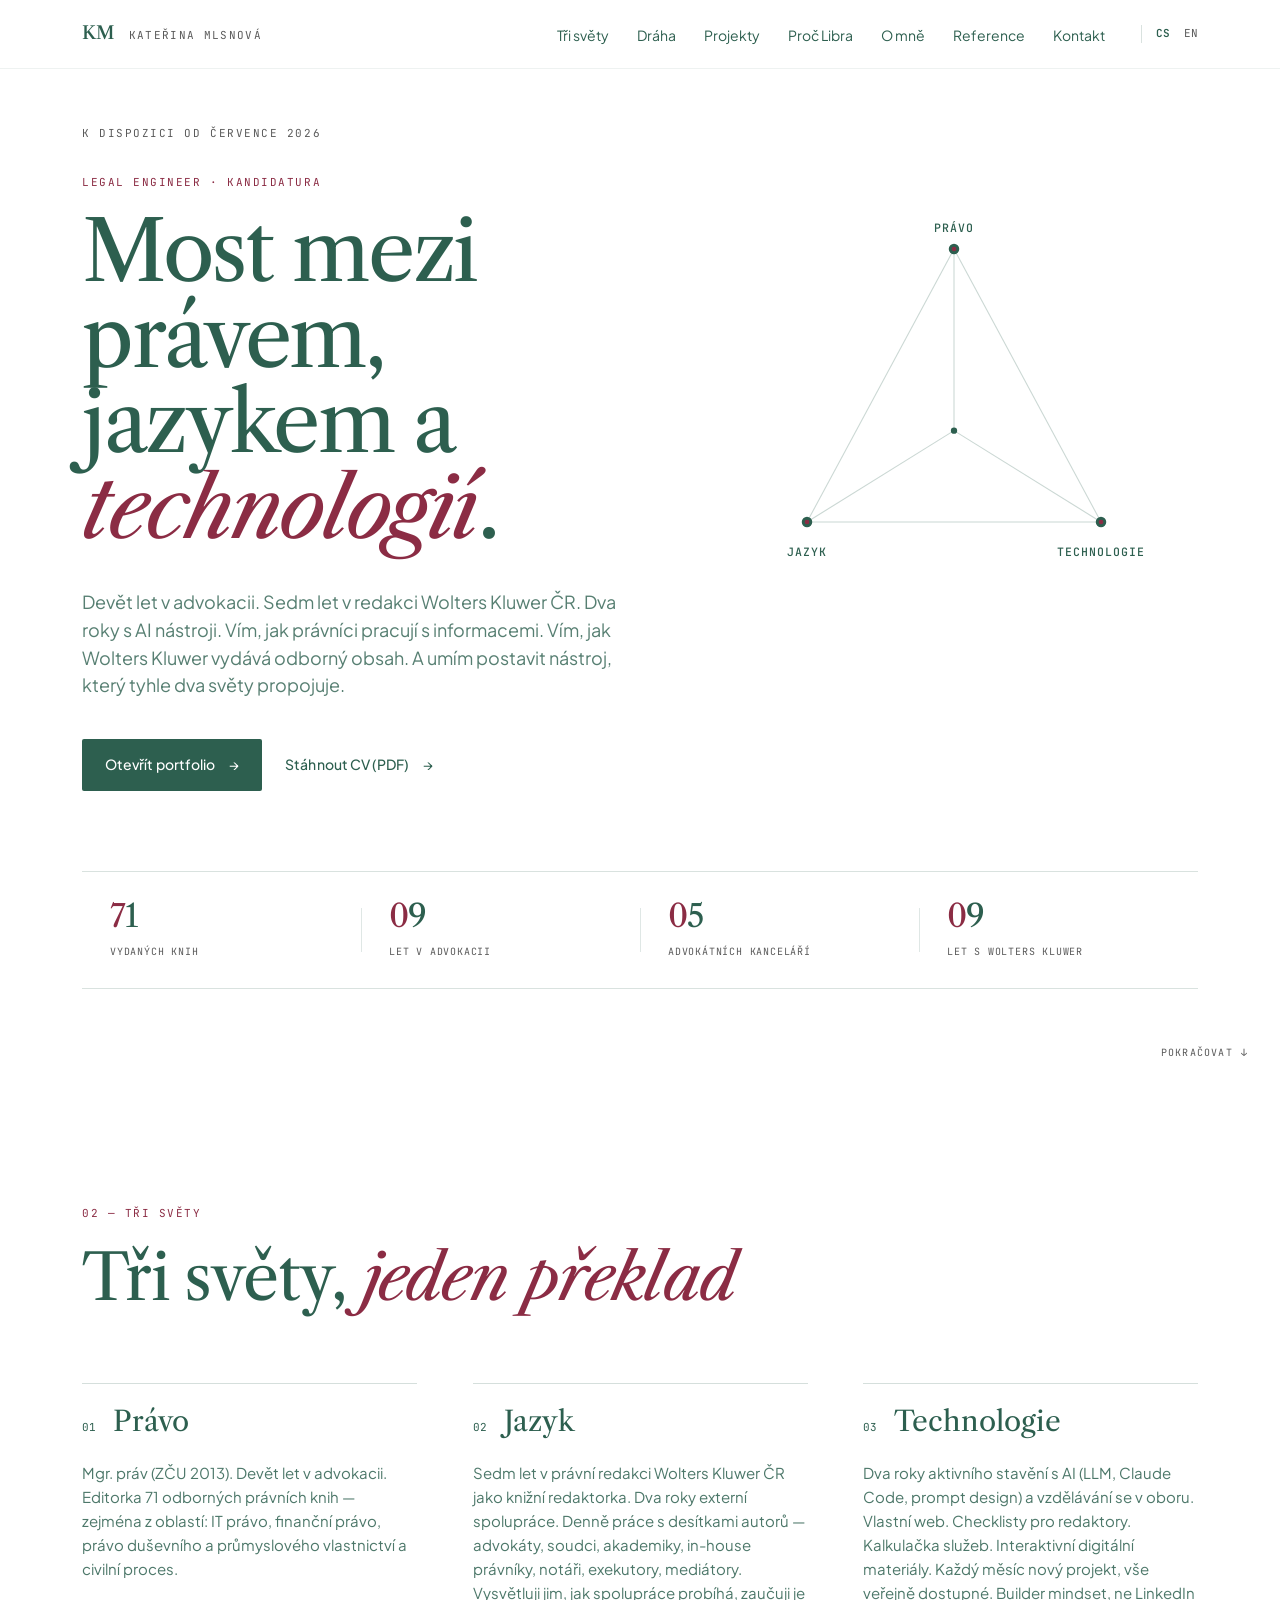
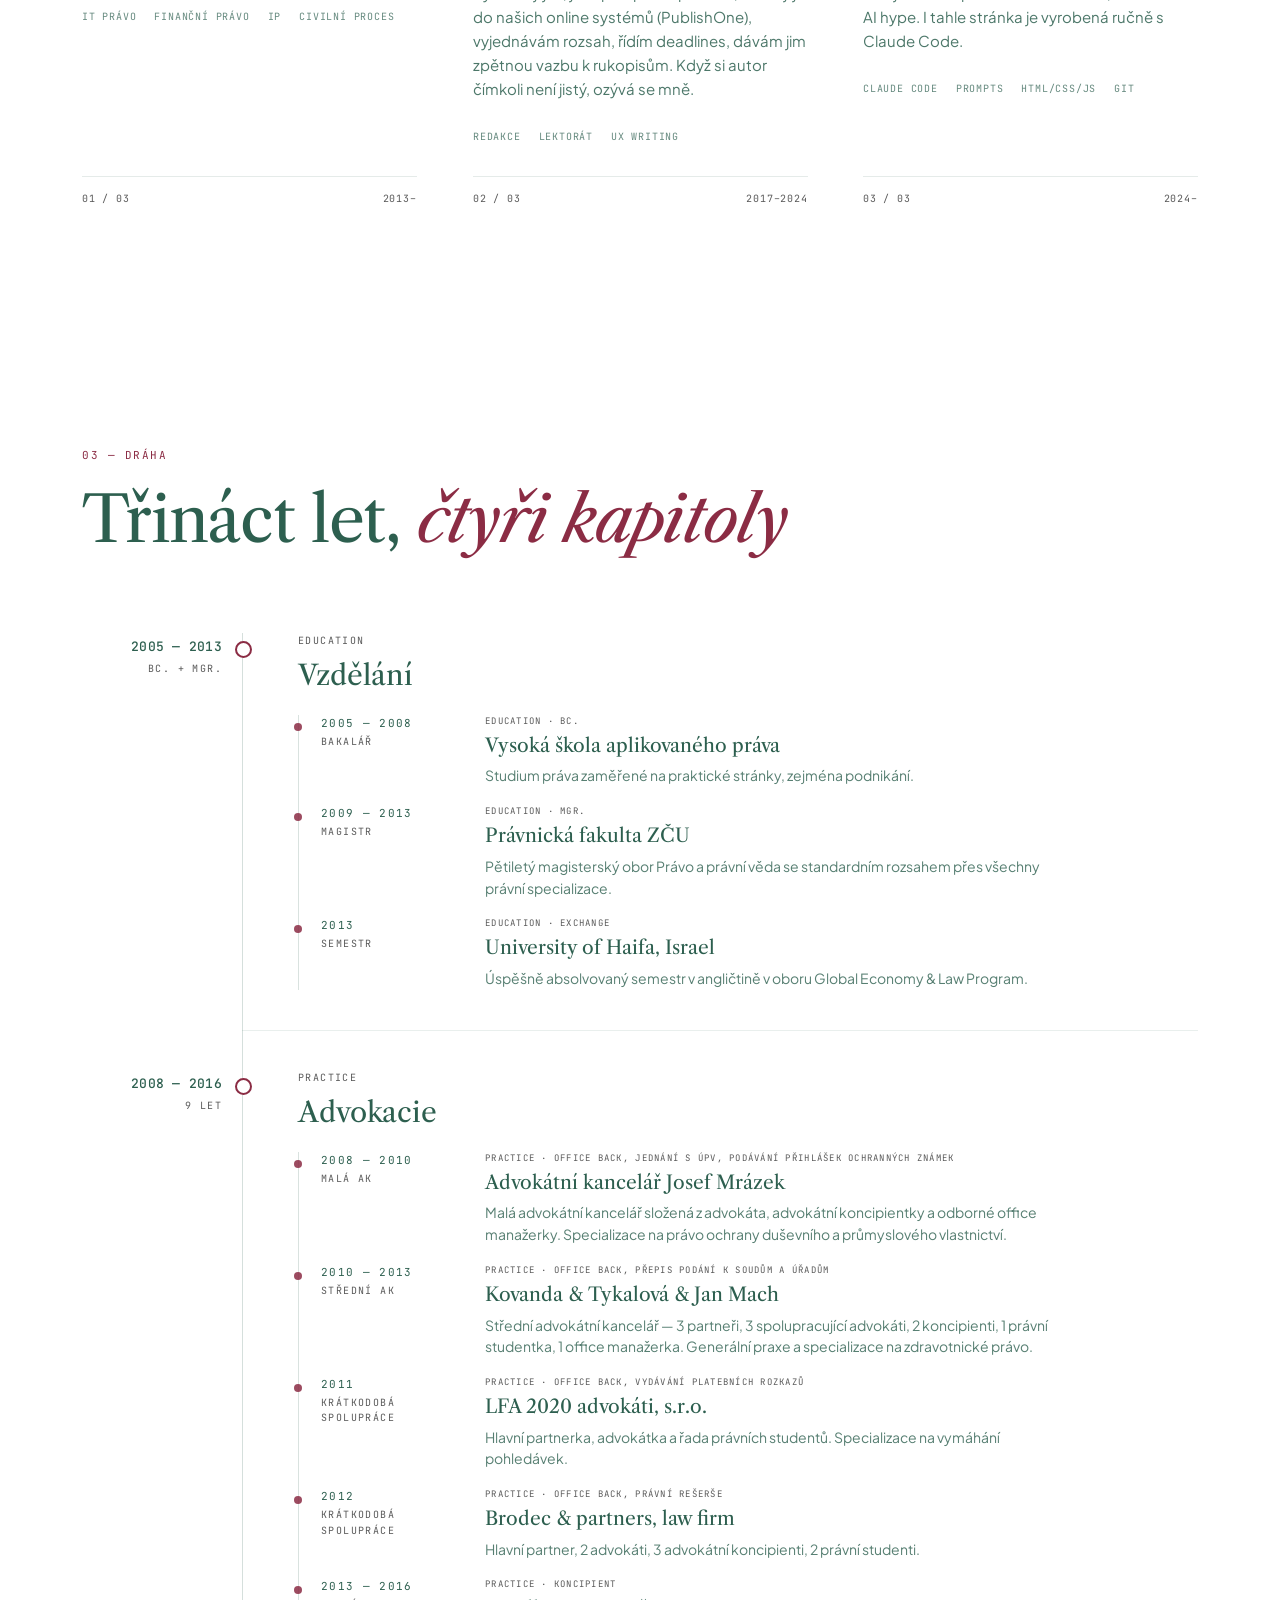
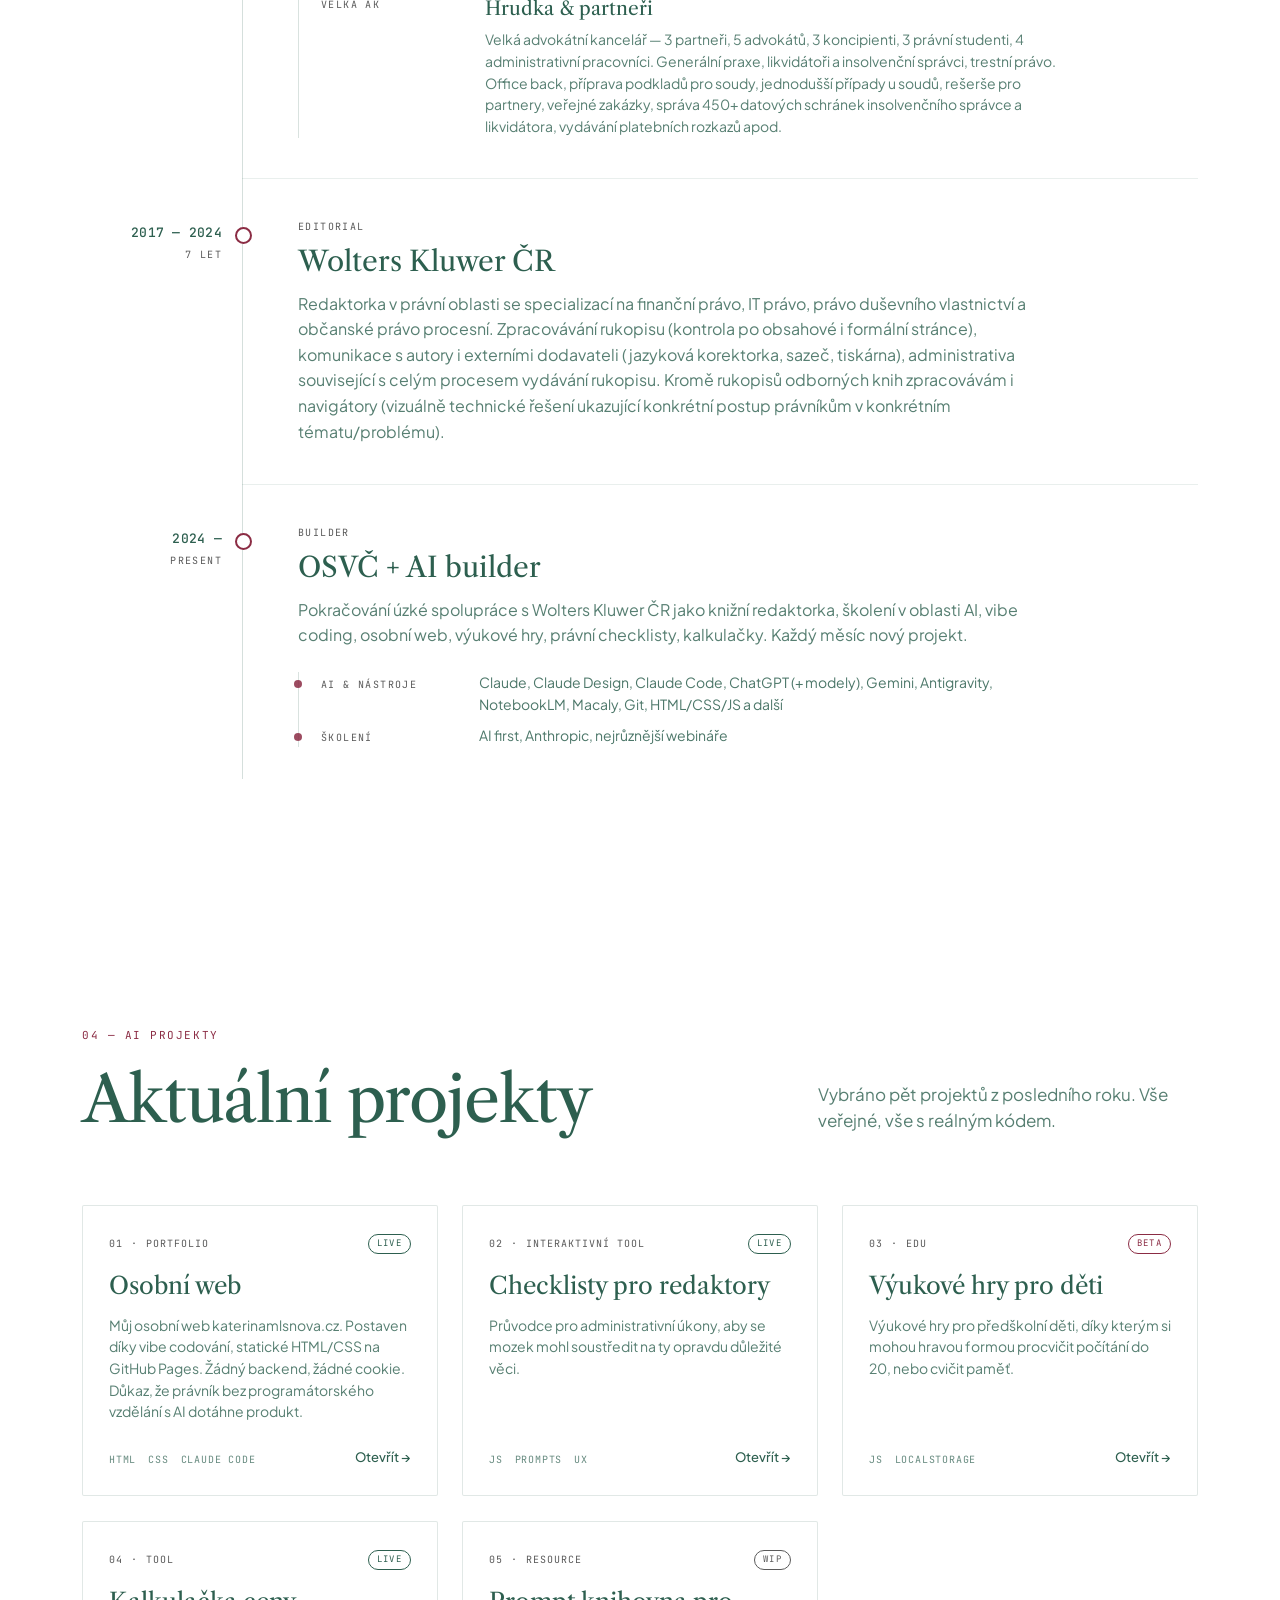
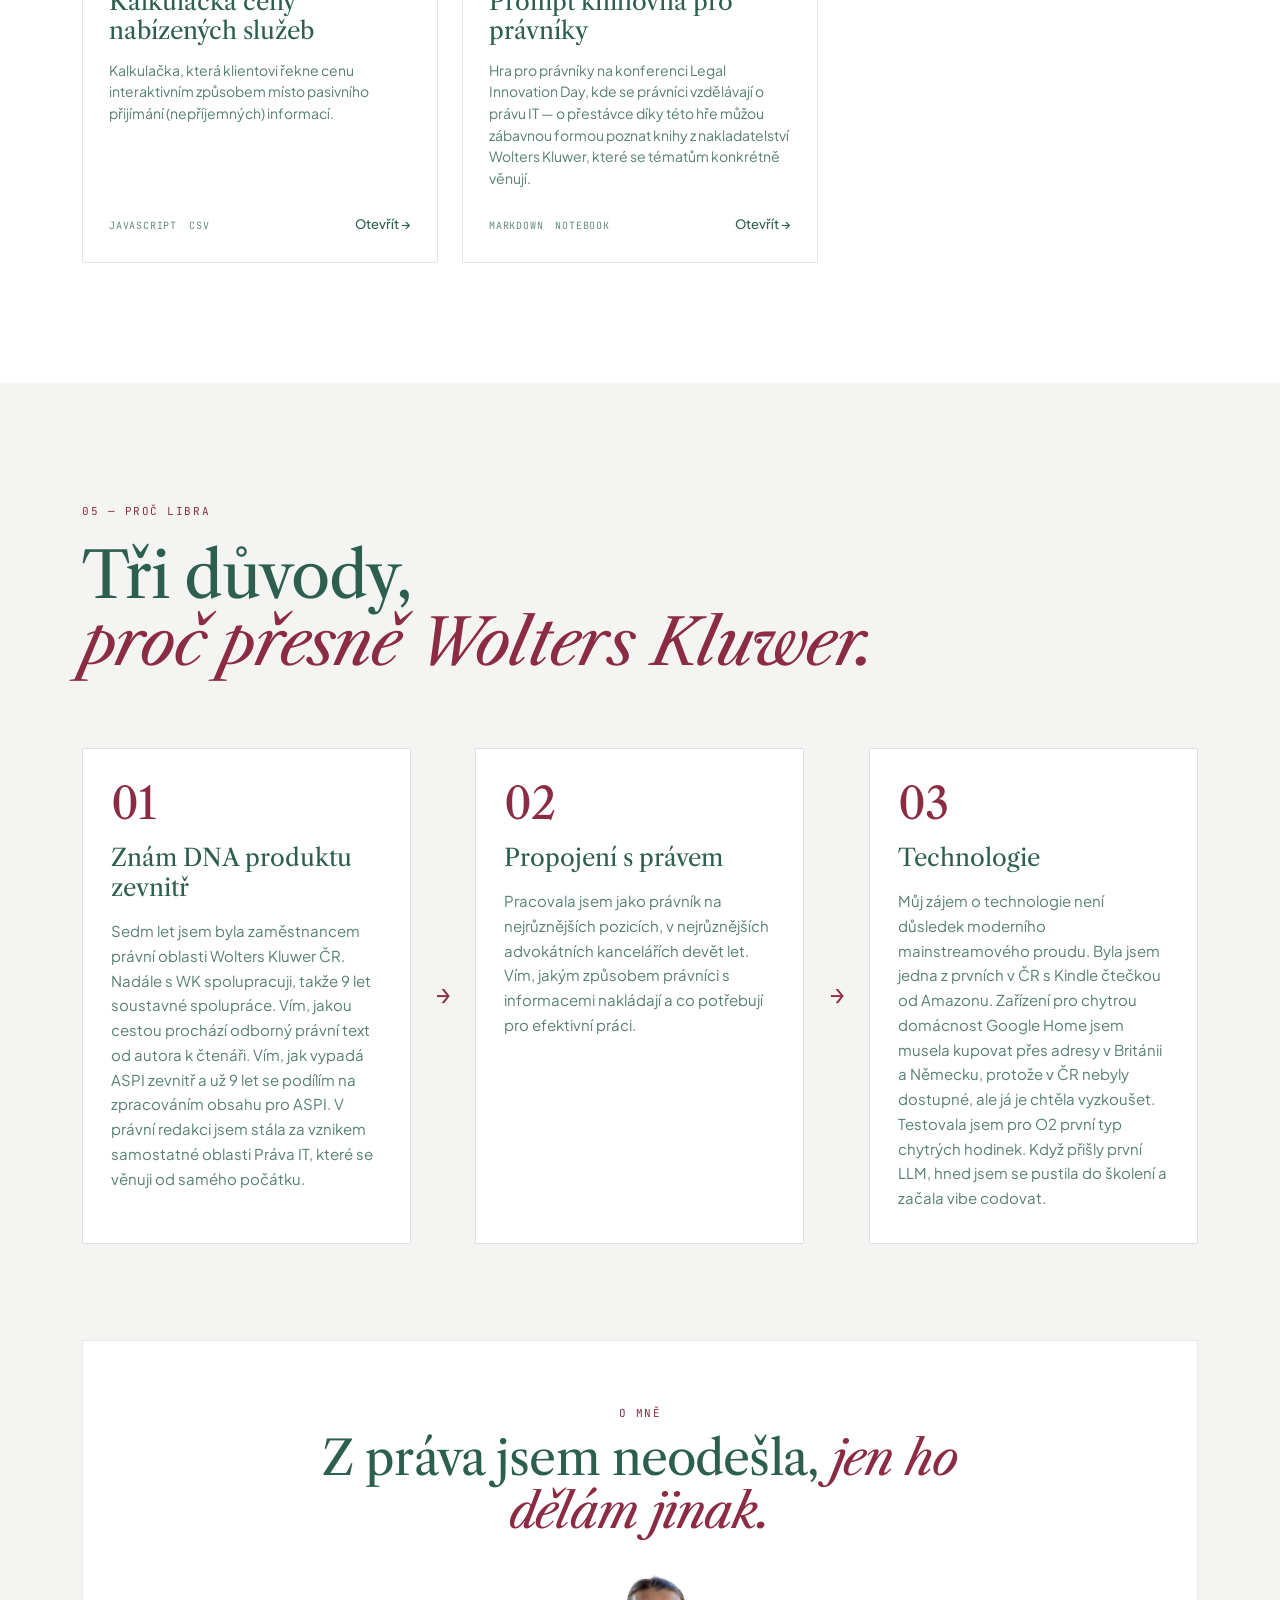
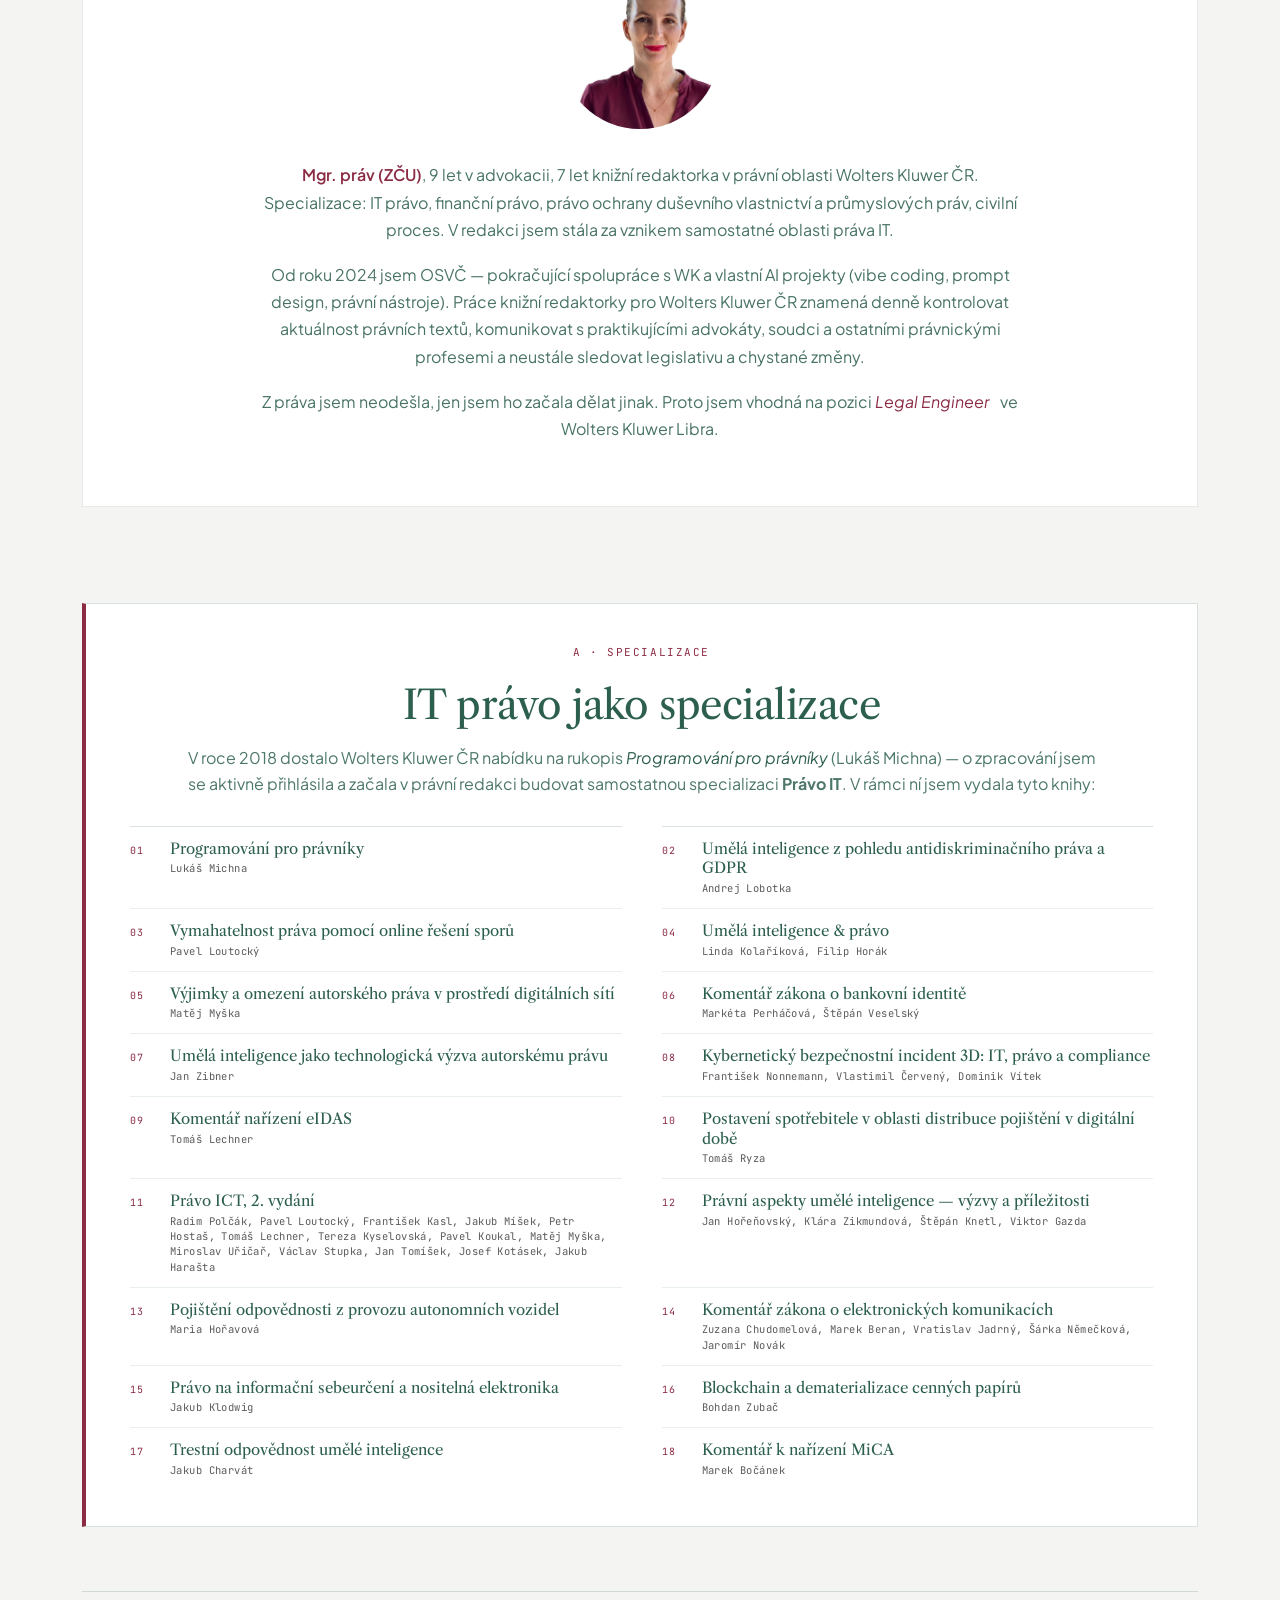
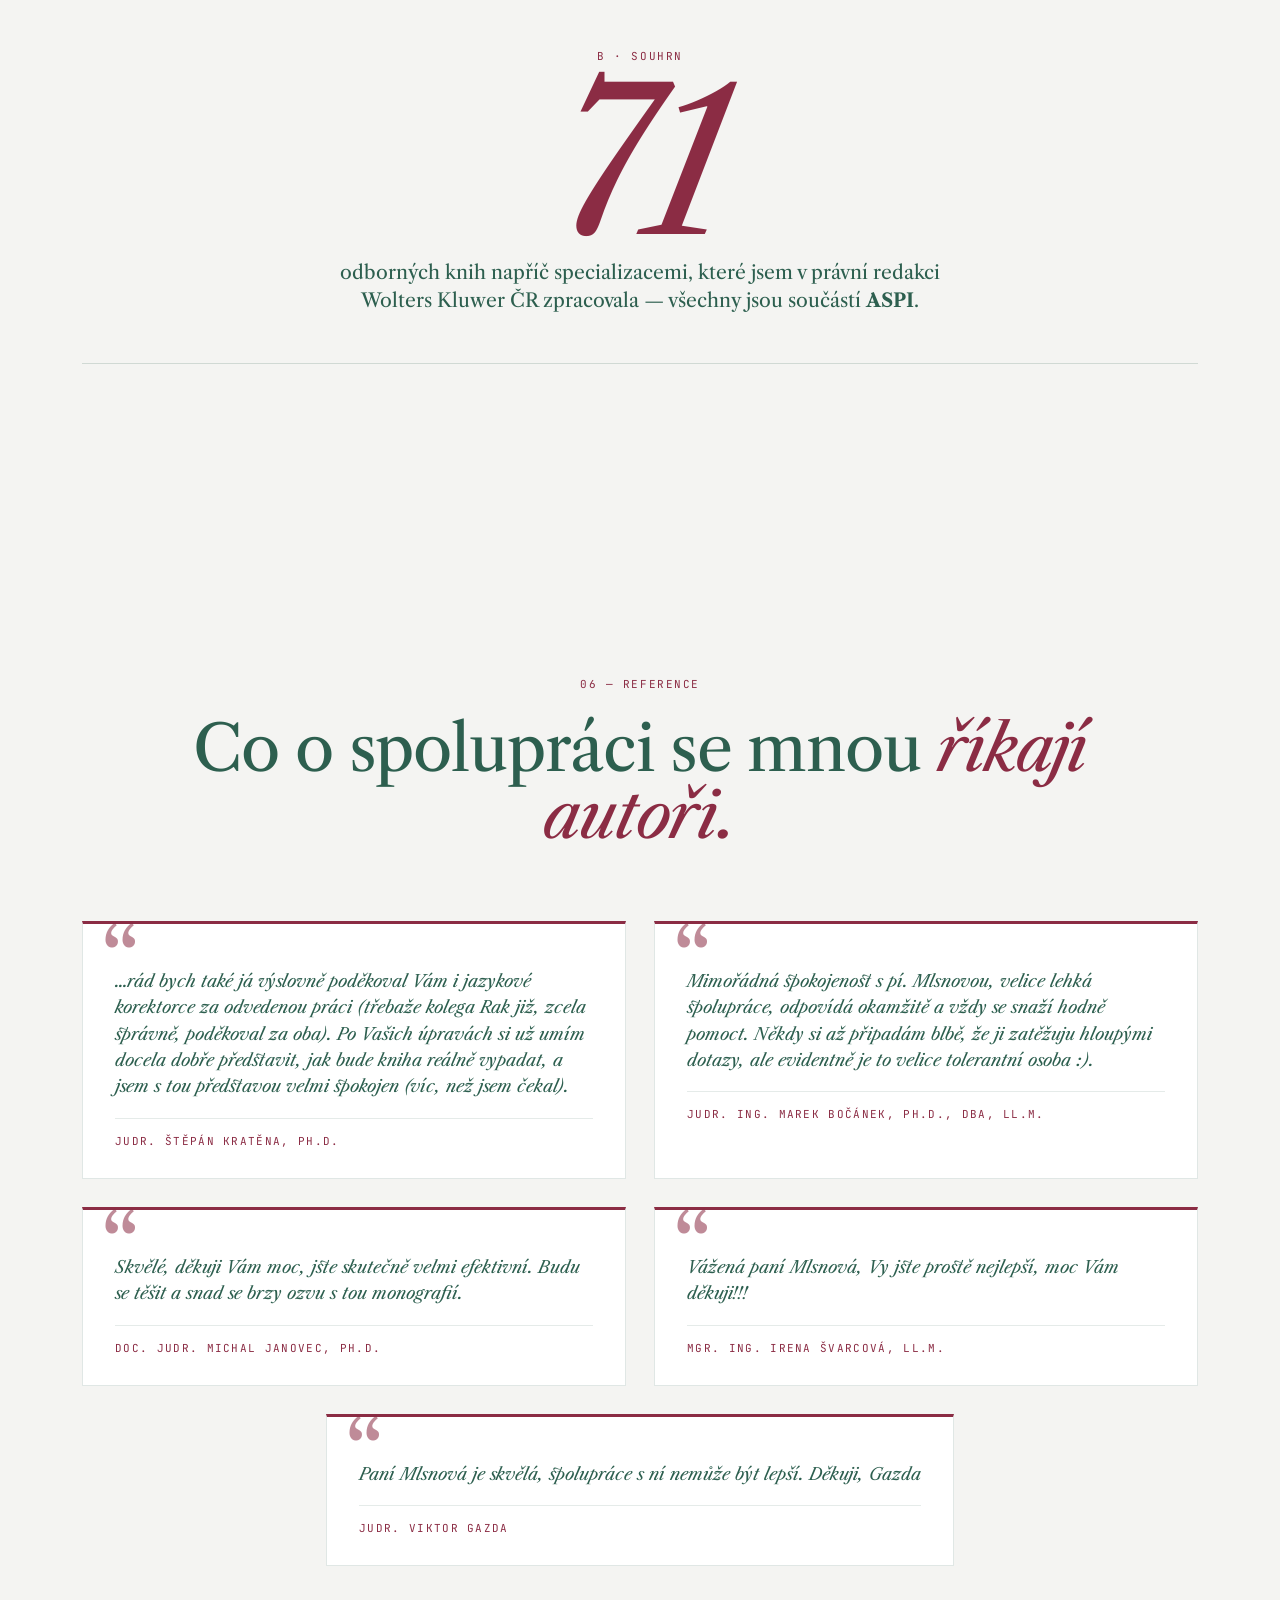
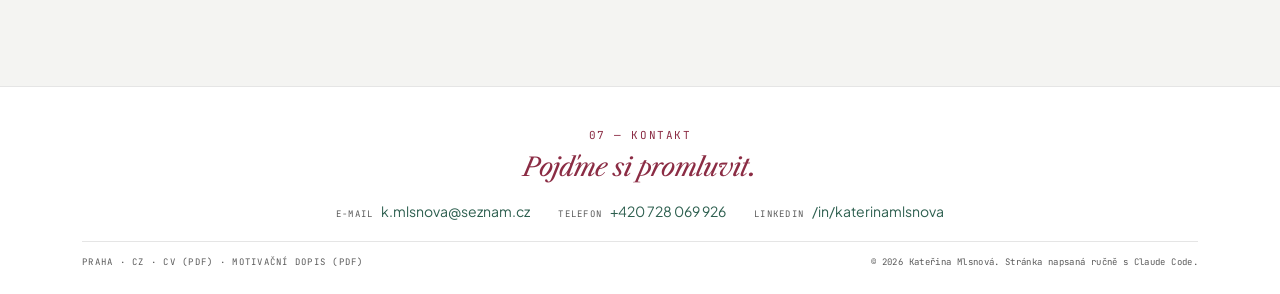
==== commit 4fe98057: "Timeline: add tools+training bullets under OSVČ, add navigators note to WK" ====
--- a/web/index.html
+++ b/web/index.html
@@ -323,7 +323,7 @@
           <div class="tl-body">
             <p class="tl-cat" data-i18n="path.m4.cat">Editorial</p>
             <h3 class="tl-title" data-i18n="path.m4.title">Wolters Kluwer ČR</h3>
-            <p class="tl-desc" data-i18n="path.m4.desc">Redaktorka v právní oblasti se specializací na finanční právo, IT právo, právo duševního vlastnictví a občanské právo procesní. Zpracovávání rukopisu (kontrola po obsahové i formální stránce), komunikace s autory i externími dodavateli (jazyková korektorka, sazeč, tiskárna), administrativa související s celým procesem vydávání rukopisu.</p>
+            <p class="tl-desc" data-i18n="path.m4.desc">Redaktorka v právní oblasti se specializací na finanční právo, IT právo, právo duševního vlastnictví a občanské právo procesní. Zpracovávání rukopisu (kontrola po obsahové i formální stránce), komunikace s autory i externími dodavateli (jazyková korektorka, sazeč, tiskárna), administrativa související s celým procesem vydávání rukopisu. Kromě rukopisů odborných knih zpracovávám i navigátory (vizuálně technické řešení ukazující konkrétní postup právníkům v konkrétním tématu/problému).</p>
           </div>
         </li>
 
@@ -336,6 +336,16 @@
             <p class="tl-cat" data-i18n="path.m5.cat">Builder</p>
             <h3 class="tl-title" data-i18n="path.m5.title">OSVČ + AI builder</h3>
             <p class="tl-desc" data-i18n="path.m5.desc">Pokračování úzké spolupráce s Wolters Kluwer ČR jako knižní redaktorka, školení v oblasti AI, vibe coding, osobní web, výukové hry, právní checklisty, kalkulačky. Každý měsíc nový projekt.</p>
+            <ul class="tl-bullets">
+              <li>
+                <span class="tl-bullet-label" data-i18n="path.m5.b1.label">AI &amp; nástroje</span>
+                <span class="tl-bullet-val" data-i18n="path.m5.b1.val">Claude, Claude Design, Claude Code, ChatGPT (+ modely), Gemini, Antigravity, NotebookLM, Macaly, Git, HTML/CSS/JS a další</span>
+              </li>
+              <li>
+                <span class="tl-bullet-label" data-i18n="path.m5.b2.label">Školení</span>
+                <span class="tl-bullet-val" data-i18n="path.m5.b2.val">AI first, Anthropic, nejrůznější webináře</span>
+              </li>
+            </ul>
           </div>
         </li>
       </ol>
--- a/web/style.css
+++ b/web/style.css
@@ -476,6 +476,54 @@
   line-height: 1.6;
   color: rgba(45,95,79,.8);
   margin: 4px 0 0;
+}
+
+/* ---------- TIMELINE — simple bullet rows ---------- */
+.tl-bullets {
+  margin: 14px 0 0;
+  padding: 0;
+  list-style: none;
+  display: flex;
+  flex-direction: column;
+  gap: 10px;
+  border-left: 1px solid rgba(45,95,79,.18);
+  padding-left: 22px;
+}
+.tl-bullets li {
+  position: relative;
+  display: grid;
+  grid-template-columns: 140px 1fr;
+  gap: 18px;
+  align-items: baseline;
+}
+.tl-bullets li::before {
+  content: '';
+  position: absolute;
+  left: -27px;
+  top: 8px;
+  width: 8px;
+  height: 8px;
+  border-radius: 50%;
+  background: var(--accent);
+  opacity: .85;
+}
+.tl-bullet-label {
+  font-family: var(--mono);
+  font-size: 10px;
+  letter-spacing: .14em;
+  text-transform: uppercase;
+  color: var(--mute);
+}
+.tl-bullet-val {
+  font-family: var(--sans);
+  font-size: 14px;
+  line-height: 1.55;
+  color: rgba(45,95,79,.85);
+}
+@media (max-width: 720px) {
+  .tl-bullets { padding-left: 16px; }
+  .tl-bullets li { grid-template-columns: 1fr; gap: 2px; }
+  .tl-bullets li::before { left: -21px; }
 }
 
 /* ---------- TIMELINE — level 2 (sub-items) ---------- */
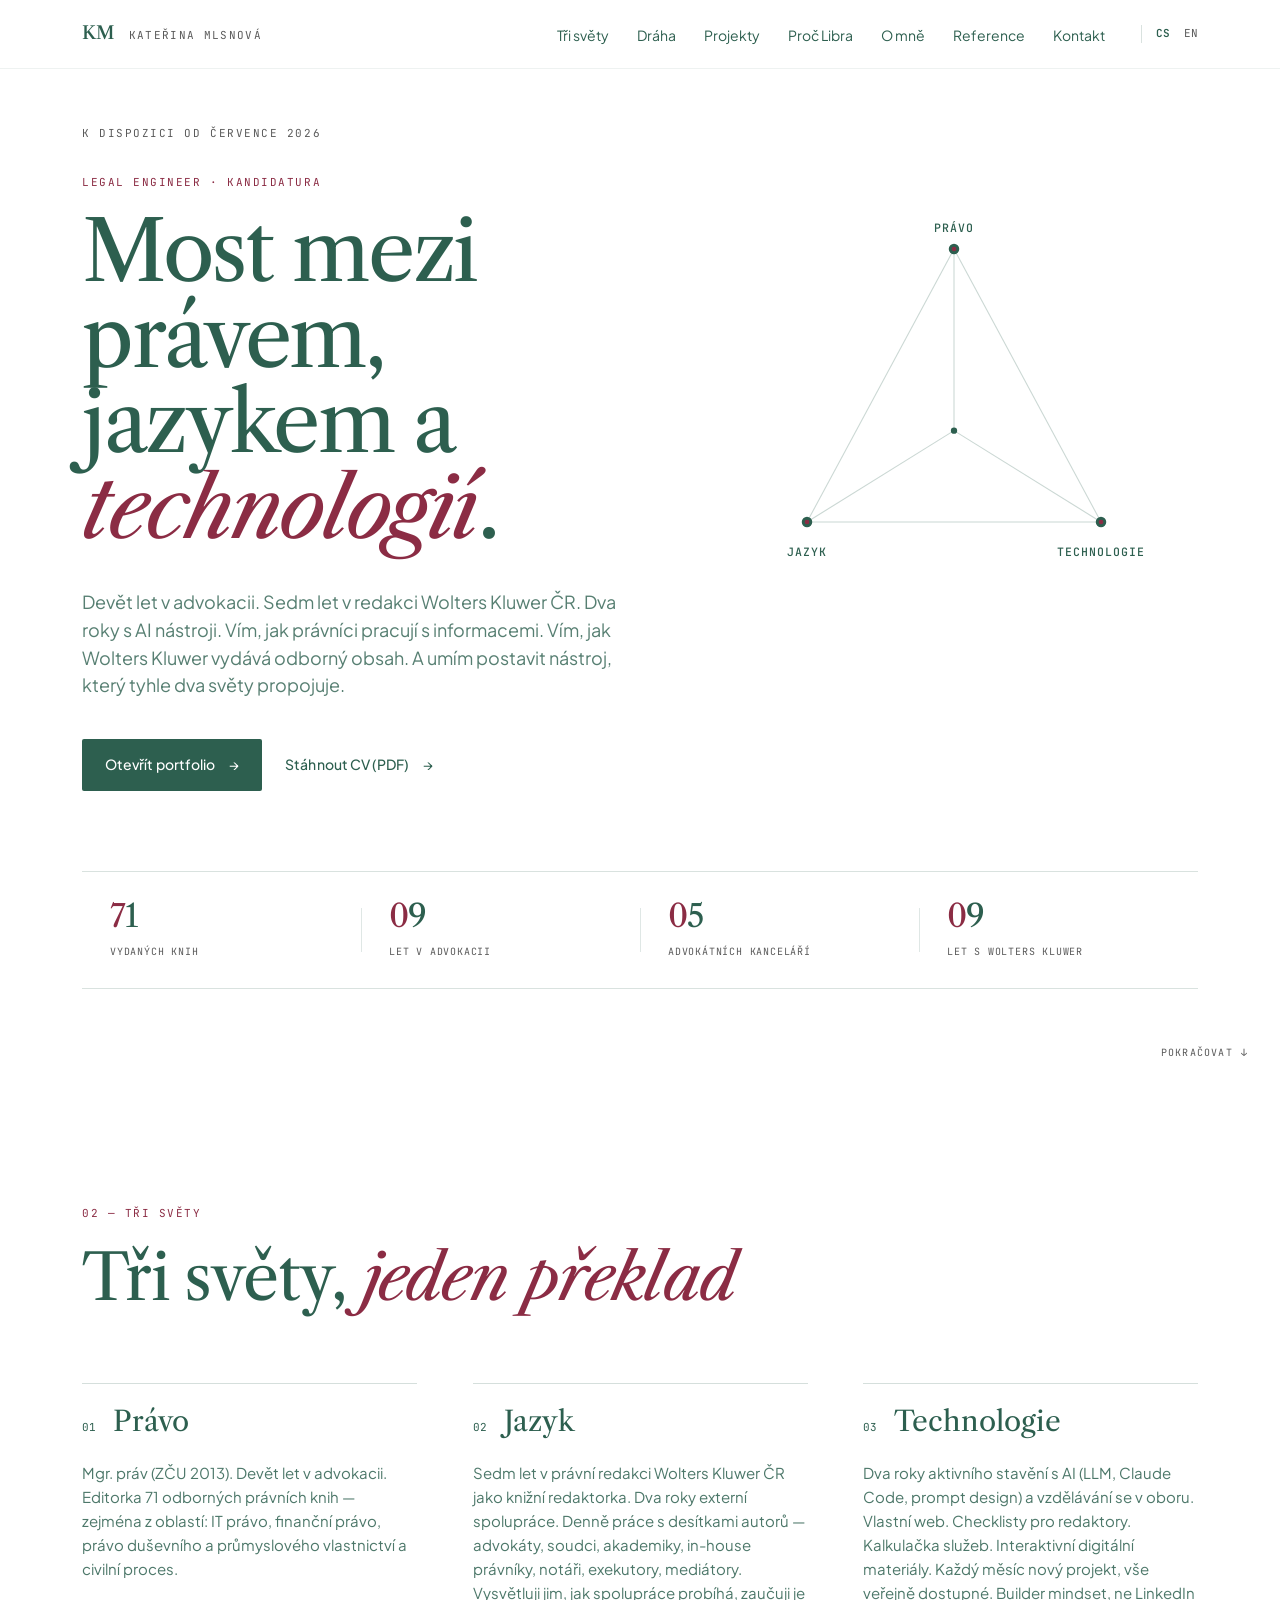
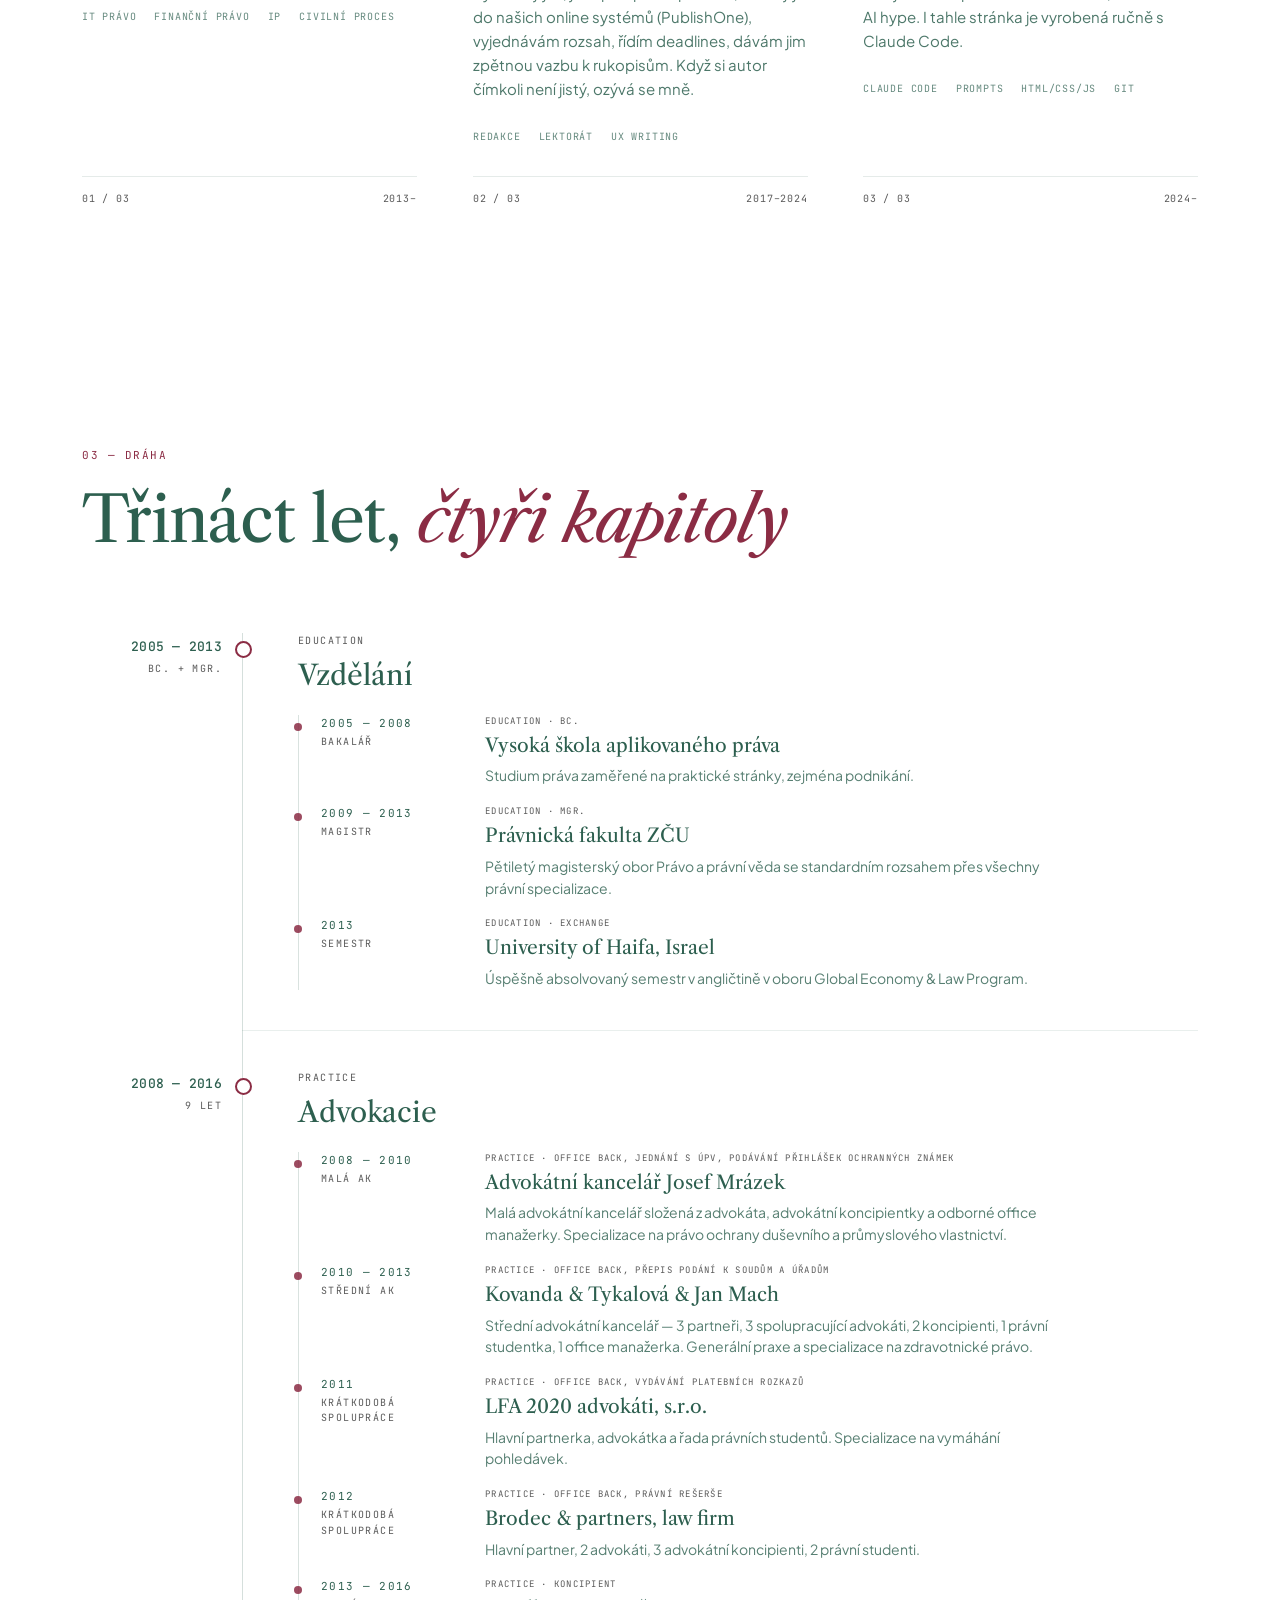
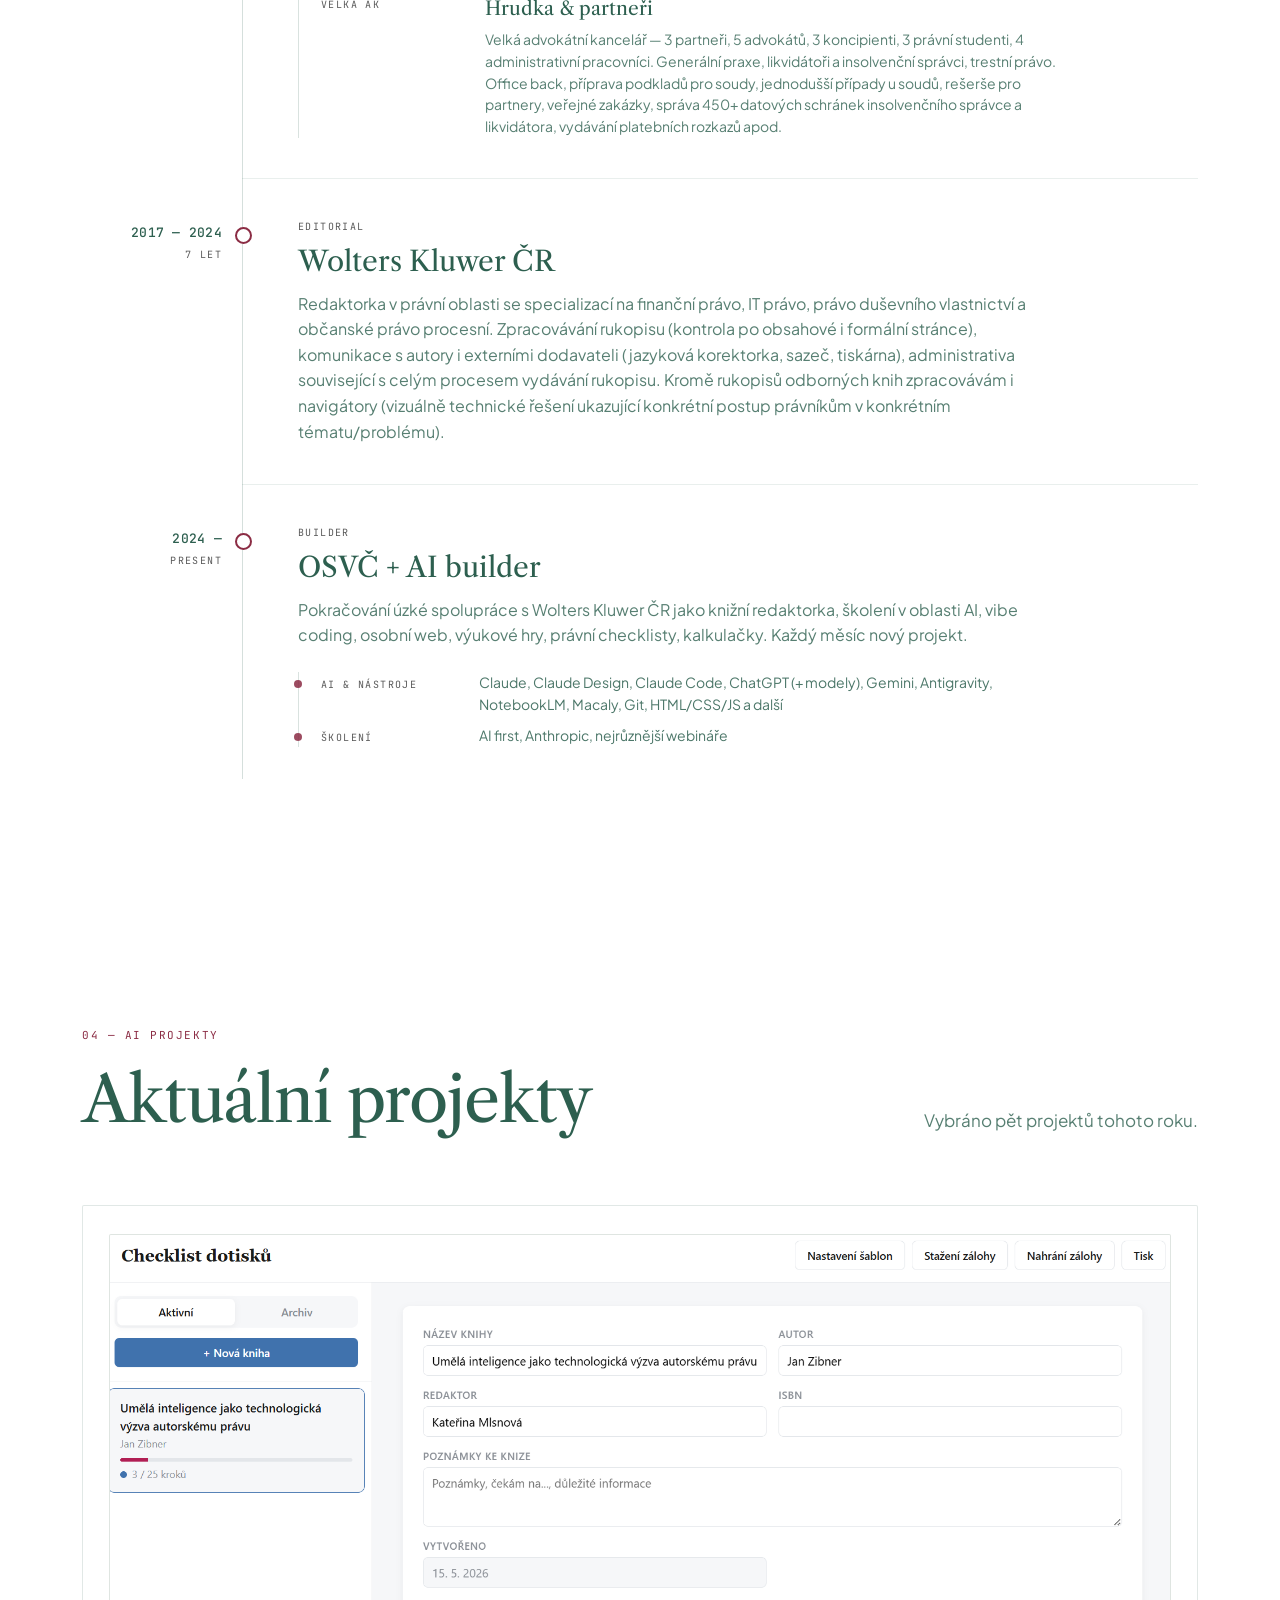
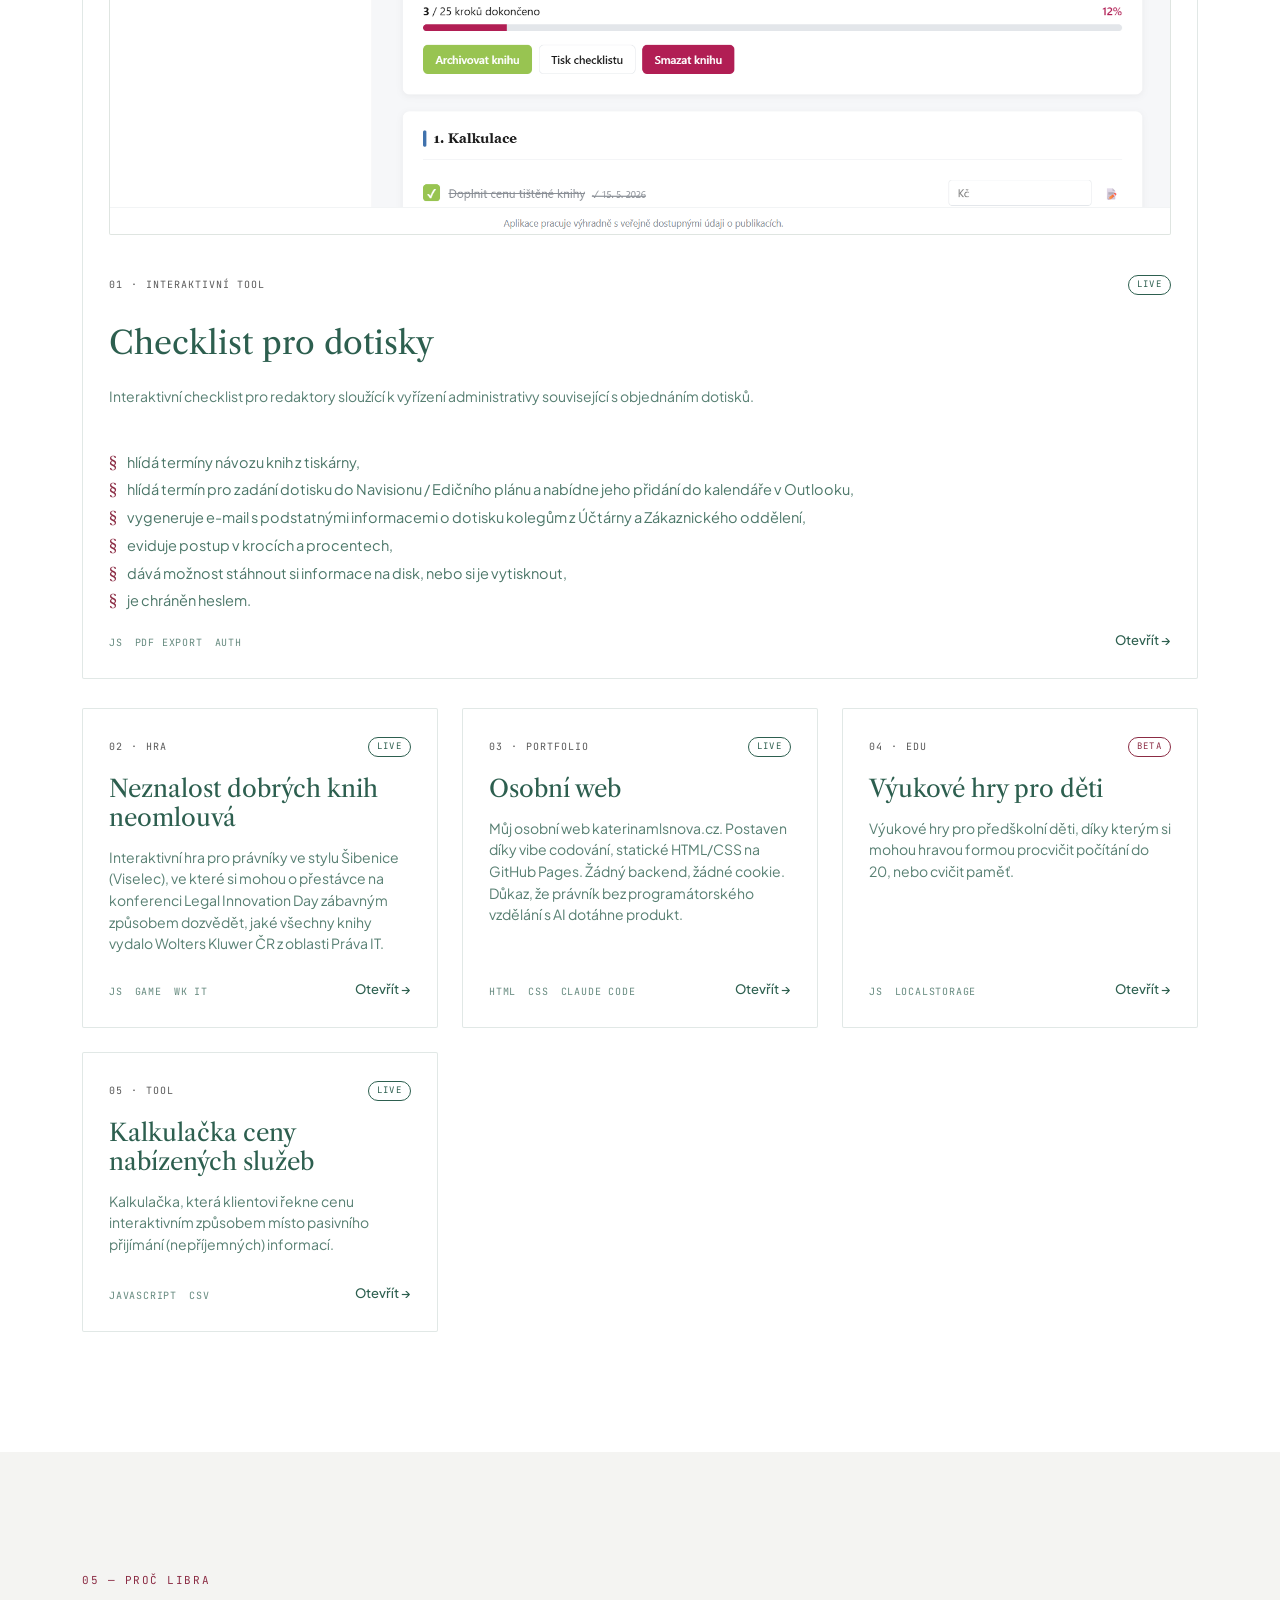
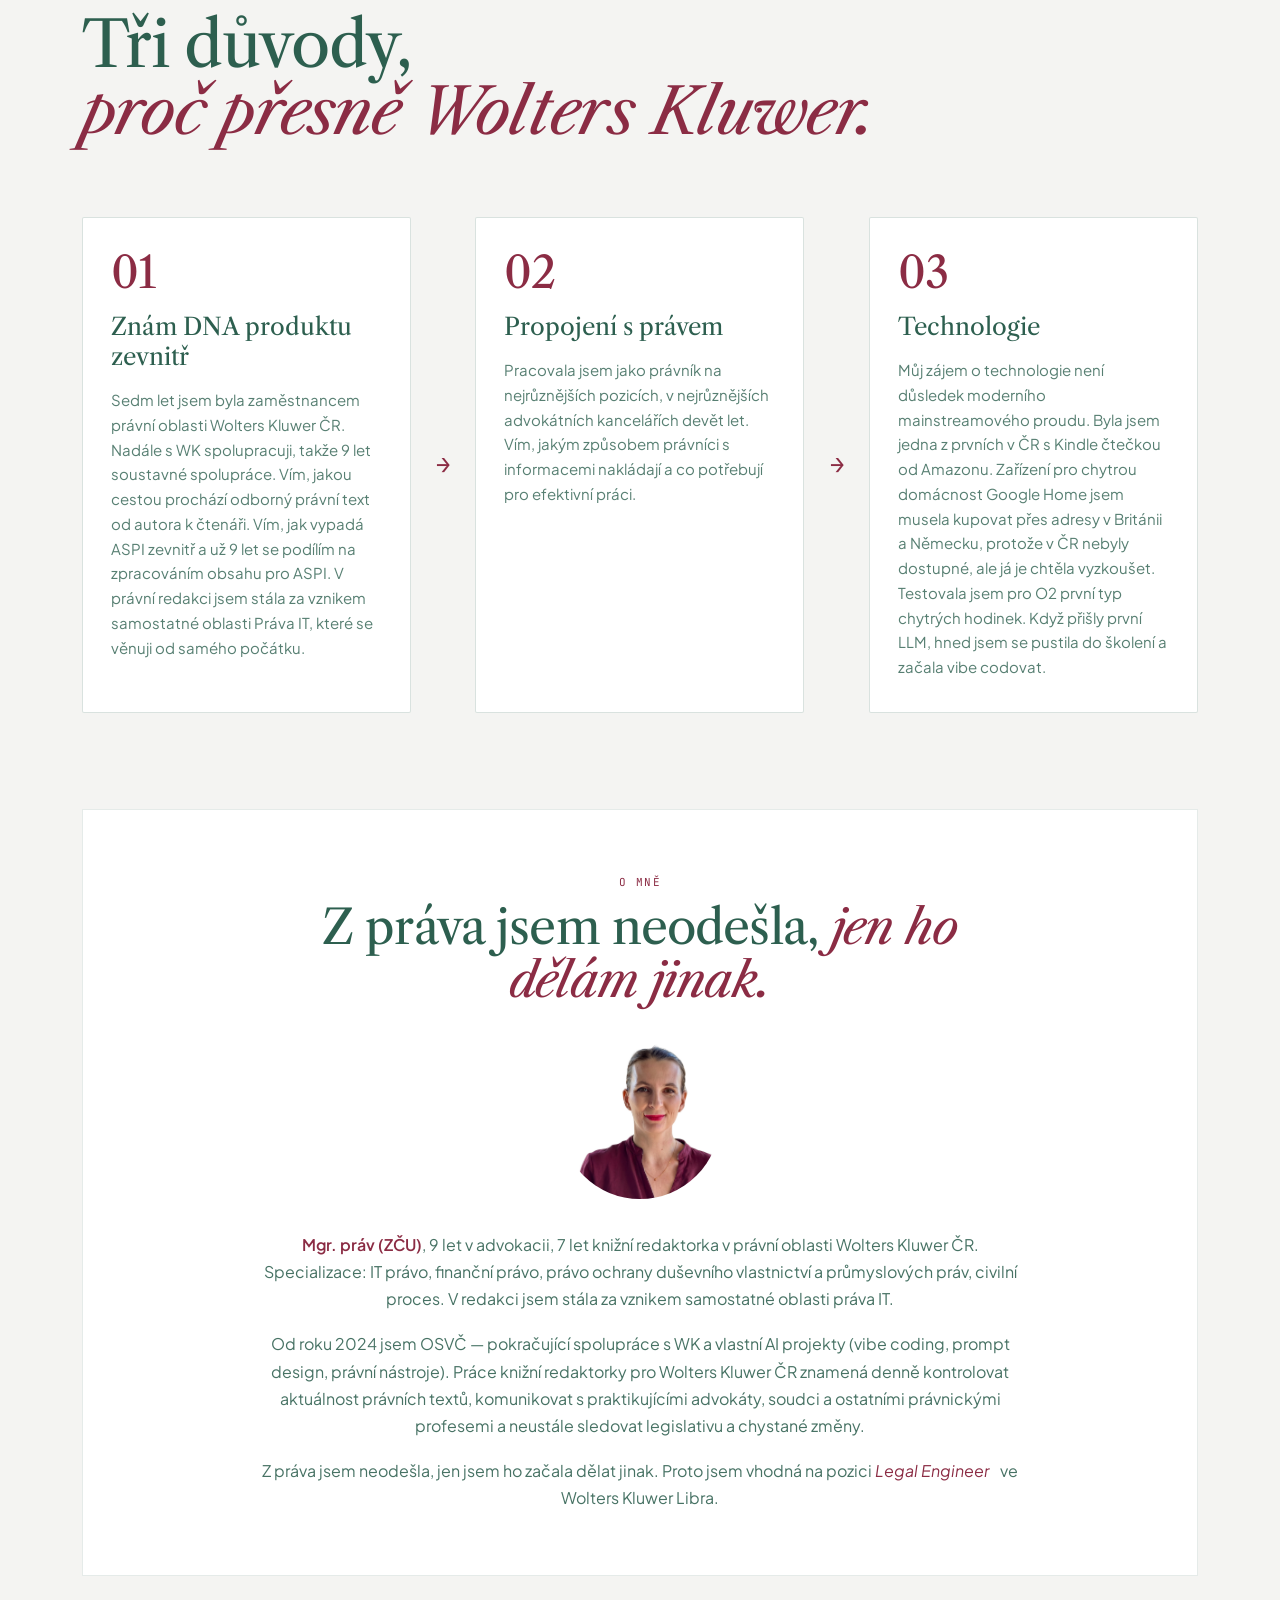
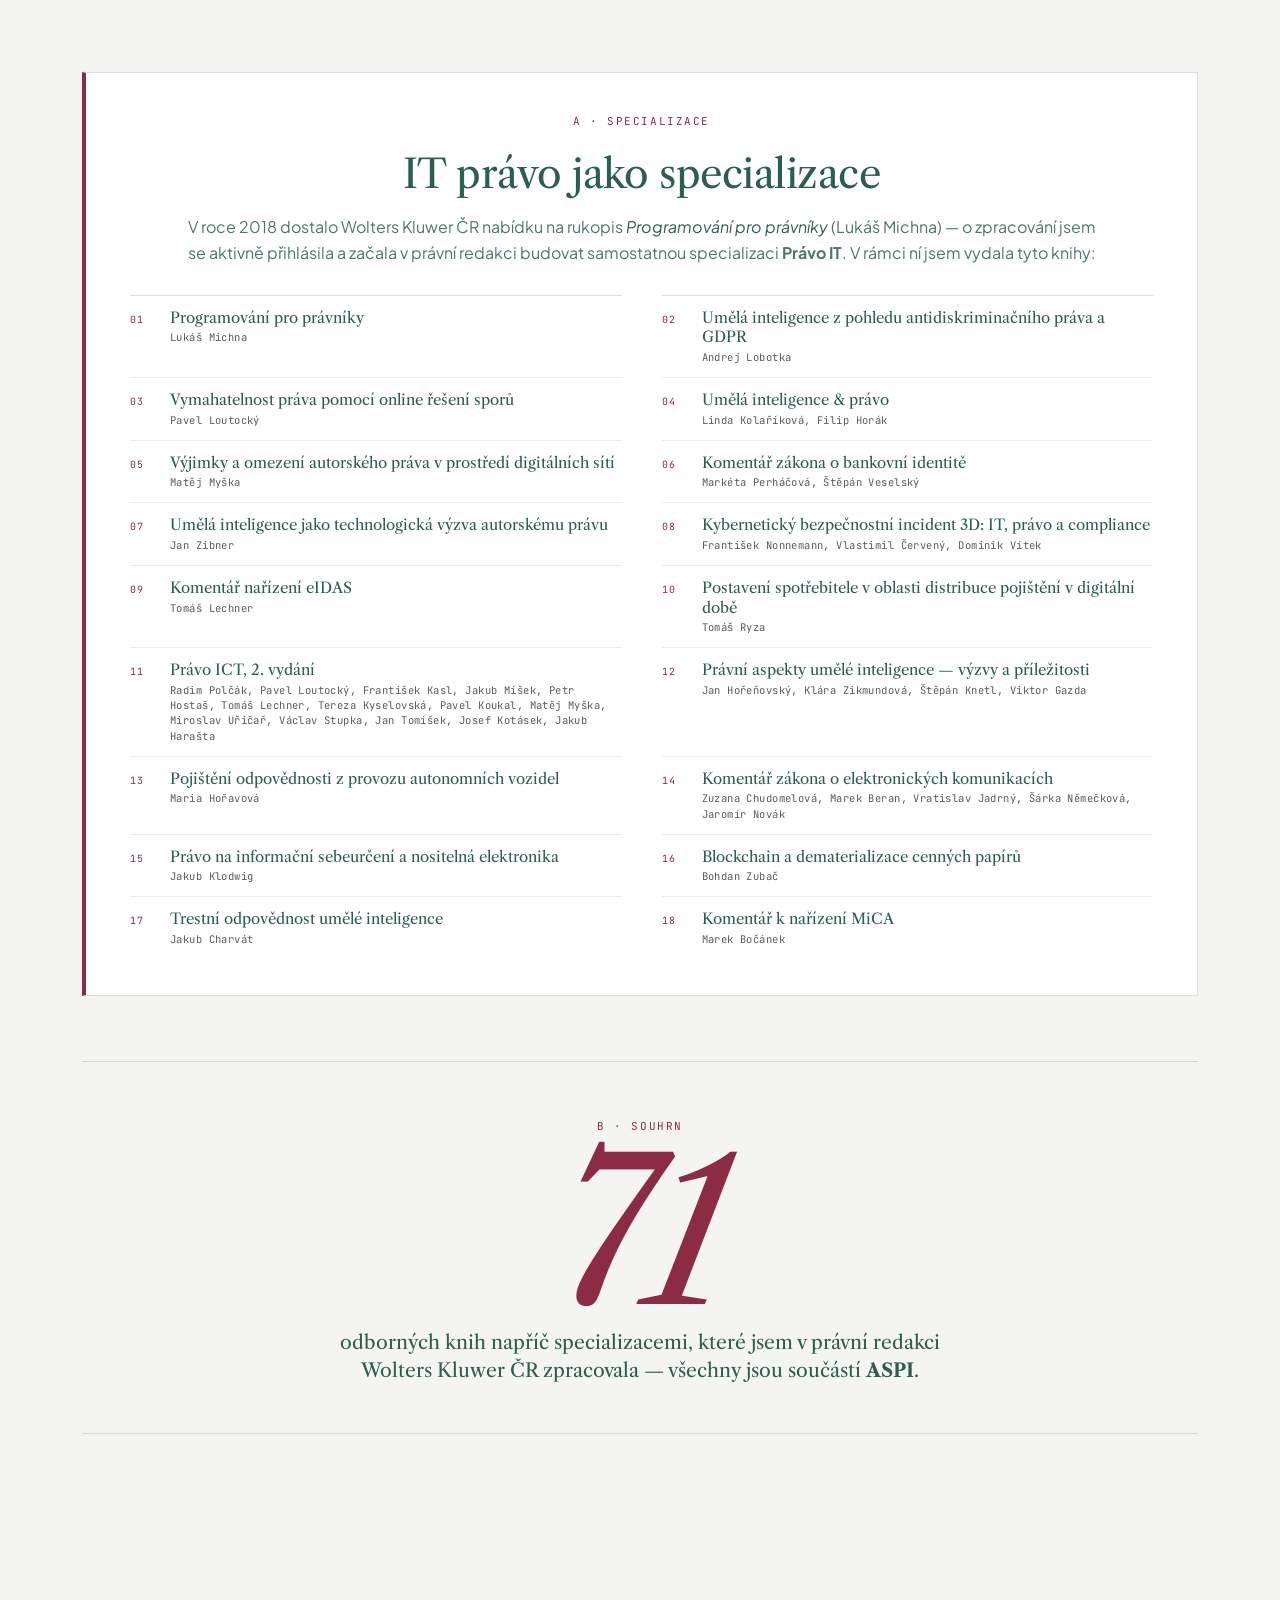
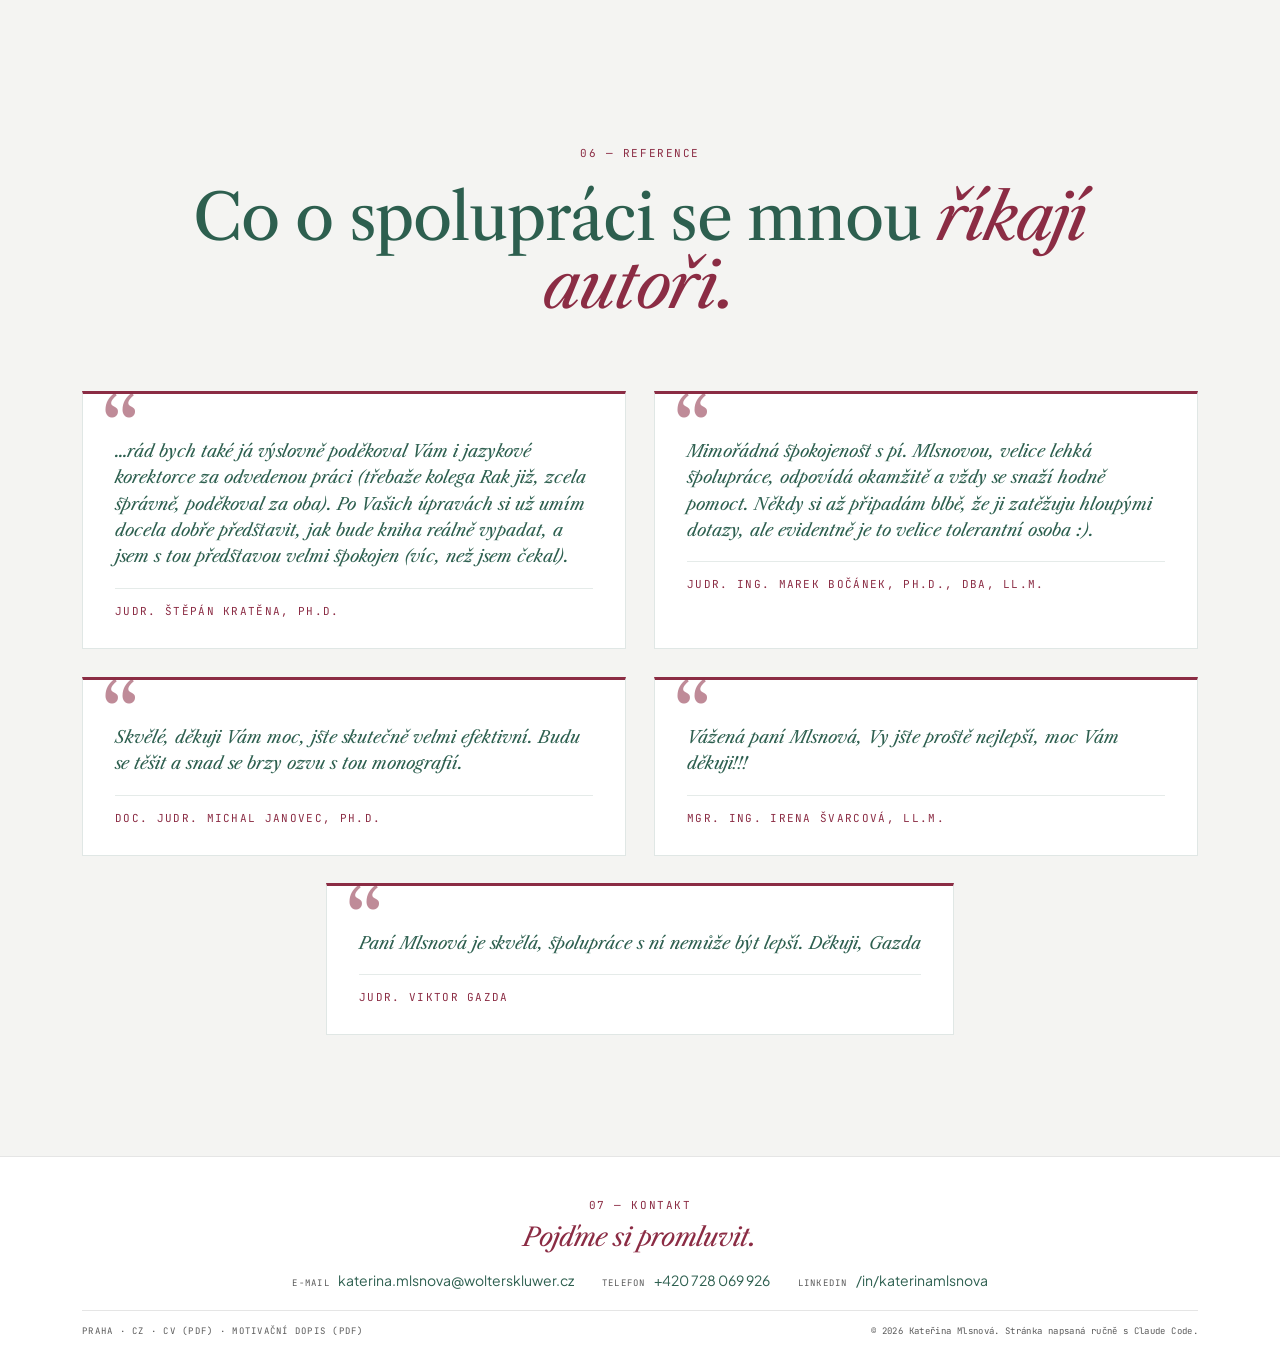
==== commit 992bb01a: "Projects: add hero Reprint checklist, rename+move game to #2, swap email" ====
--- a/web/index.html
+++ b/web/index.html
@@ -360,20 +360,79 @@
           <p class="kicker accent" data-i18n="proj.kicker">04 — AI Projekty</p>
           <h2 class="section-title fade-in" data-i18n="proj.title">Aktuální projekty</h2>
         </div>
-        <p class="section-lede fade-in" data-i18n="proj.lede">Vybráno pět projektů z posledního roku. Vše veřejné, vše s reálným kódem.</p>
-      </div>
+        <p class="section-lede fade-in" data-i18n="proj.lede">Vybráno pět projektů tohoto roku.</p>
+      </div>
+
+      <!-- Featured project — Checklist pro dotisky -->
+      <a class="proj proj-hero fade-in" href="#">
+        <div class="proj-hero-media">
+          <img src="images/checklist-dotisku.png" alt="Checklist pro dotisky" />
+        </div>
+        <div class="proj-hero-body">
+          <p class="proj-meta">
+            <span class="proj-num">01</span><span class="dot-sep">·</span><span class="proj-cat" data-i18n="proj.p1.cat">Interaktivní tool</span>
+            <span class="proj-status proj-status-live" data-i18n="proj.p1.status">live</span>
+          </p>
+          <h3 class="proj-title" data-i18n="proj.p1.title">Checklist pro dotisky</h3>
+          <p class="proj-desc" data-i18n="proj.p1.desc">Interaktivní checklist pro redaktory sloužící k vyřízení administrativy související s objednáním dotisků.</p>
+          <ul class="proj-bullets">
+            <li data-i18n="proj.p1.b1">hlídá termíny návozu knih z tiskárny,</li>
+            <li data-i18n="proj.p1.b2">hlídá termín pro zadání dotisku do Navisionu / Edičního plánu a nabídne jeho přidání do kalendáře v Outlooku,</li>
+            <li data-i18n="proj.p1.b3">vygeneruje e-mail s podstatnými informacemi o dotisku kolegům z Účtárny a Zákaznického oddělení,</li>
+            <li data-i18n="proj.p1.b4">eviduje postup v krocích a procentech,</li>
+            <li data-i18n="proj.p1.b5">dává možnost stáhnout si informace na disk, nebo si je vytisknout,</li>
+            <li data-i18n="proj.p1.b6">je chráněn heslem.</li>
+          </ul>
+          <div class="proj-foot">
+            <ul class="tags">
+              <li data-i18n="proj.p1.t1">JS</li><li data-i18n="proj.p1.t2">PDF export</li><li data-i18n="proj.p1.t3">Auth</li>
+            </ul>
+            <span class="proj-link" data-i18n="proj.open">Otevřít →</span>
+          </div>
+        </div>
+      </a>
 
       <div class="projects">
+        <a class="proj fade-in" href="https://neznalost-dobrych-knih-neomlouva.vercel.app/" target="_blank" rel="noopener">
+          <p class="proj-meta">
+            <span class="proj-num">02</span><span class="dot-sep">·</span><span class="proj-cat" data-i18n="proj.p2.cat">Hra</span>
+            <span class="proj-status proj-status-live" data-i18n="proj.p2.status">live</span>
+          </p>
+          <h3 class="proj-title" data-i18n="proj.p2.title">Neznalost dobrých knih neomlouvá</h3>
+          <p class="proj-desc" data-i18n="proj.p2.desc">Interaktivní hra pro právníky ve stylu Šibenice (Viselec), ve které si mohou o přestávce na konferenci Legal Innovation Day zábavným způsobem dozvědět, jaké všechny knihy vydalo Wolters Kluwer ČR z oblasti Práva IT.</p>
+          <div class="proj-foot">
+            <ul class="tags">
+              <li data-i18n="proj.p2.t1">JS</li><li data-i18n="proj.p2.t2">Game</li><li data-i18n="proj.p2.t3">WK IT</li>
+            </ul>
+            <span class="proj-link" data-i18n="proj.open">Otevřít →</span>
+          </div>
+        </a>
+
+        <a class="proj fade-in" href="https://katerinamlsnova.cz" target="_blank" rel="noopener">
+          <p class="proj-meta">
+            <span class="proj-num">03</span><span class="dot-sep">·</span><span class="proj-cat" data-i18n="proj.p3.cat">Portfolio</span>
+            <span class="proj-status proj-status-live" data-i18n="proj.p3.status">live</span>
+          </p>
+          <h3 class="proj-title" data-i18n="proj.p3.title">Osobní web</h3>
+          <p class="proj-desc" data-i18n="proj.p3.desc">Můj osobní web katerinamlsnova.cz. Postaven díky vibe codování, statické HTML/CSS na GitHub Pages. Žádný backend, žádné cookie. Důkaz, že právník bez programátorského vzdělání s AI dotáhne produkt.</p>
+          <div class="proj-foot">
+            <ul class="tags">
+              <li data-i18n="proj.p3.t1">HTML</li><li data-i18n="proj.p3.t2">CSS</li><li data-i18n="proj.p3.t3">Claude Code</li>
+            </ul>
+            <span class="proj-link" data-i18n="proj.open">Otevřít →</span>
+          </div>
+        </a>
+
         <a class="proj fade-in" href="#">
           <p class="proj-meta">
-            <span class="proj-num">01</span><span class="dot-sep">·</span><span class="proj-cat" data-i18n="proj.p1.cat">Portfolio</span>
-            <span class="proj-status proj-status-live" data-i18n="proj.p1.status">live</span>
-          </p>
-          <h3 class="proj-title" data-i18n="proj.p1.title">Osobní web</h3>
-          <p class="proj-desc" data-i18n="proj.p1.desc">Můj osobní web katerinamlsnova.cz. Postaven díky vibe codování, statické HTML/CSS na GitHub Pages. Žádný backend, žádné cookie. Důkaz, že právník bez programátorského vzdělání s AI dotáhne produkt.</p>
+            <span class="proj-num">04</span><span class="dot-sep">·</span><span class="proj-cat" data-i18n="proj.p4.cat">Edu</span>
+            <span class="proj-status proj-status-beta" data-i18n="proj.p4.status">beta</span>
+          </p>
+          <h3 class="proj-title" data-i18n="proj.p4.title">Výukové hry pro děti</h3>
+          <p class="proj-desc" data-i18n="proj.p4.desc">Výukové hry pro předškolní děti, díky kterým si mohou hravou formou procvičit počítání do 20, nebo cvičit paměť.</p>
           <div class="proj-foot">
             <ul class="tags">
-              <li data-i18n="proj.p1.t1">HTML</li><li data-i18n="proj.p1.t2">CSS</li><li data-i18n="proj.p1.t3">Claude Code</li>
+              <li data-i18n="proj.p4.t1">JS</li><li data-i18n="proj.p4.t2">LocalStorage</li>
             </ul>
             <span class="proj-link" data-i18n="proj.open">Otevřít →</span>
           </div>
@@ -381,59 +440,14 @@
 
         <a class="proj fade-in" href="#">
           <p class="proj-meta">
-            <span class="proj-num">02</span><span class="dot-sep">·</span><span class="proj-cat" data-i18n="proj.p2.cat">Interaktivní tool</span>
-            <span class="proj-status proj-status-live" data-i18n="proj.p2.status">live</span>
-          </p>
-          <h3 class="proj-title" data-i18n="proj.p2.title">Checklisty pro redaktory</h3>
-          <p class="proj-desc" data-i18n="proj.p2.desc">Průvodce pro administrativní úkony, aby se mozek mohl soustředit na ty opravdu důležité věci.</p>
+            <span class="proj-num">05</span><span class="dot-sep">·</span><span class="proj-cat" data-i18n="proj.p5.cat">Tool</span>
+            <span class="proj-status proj-status-live" data-i18n="proj.p5.status">live</span>
+          </p>
+          <h3 class="proj-title" data-i18n="proj.p5.title">Kalkulačka ceny nabízených služeb</h3>
+          <p class="proj-desc" data-i18n="proj.p5.desc">Kalkulačka, která klientovi řekne cenu interaktivním způsobem místo pasivního přijímání (nepříjemných) informací.</p>
           <div class="proj-foot">
             <ul class="tags">
-              <li data-i18n="proj.p2.t1">JS</li><li data-i18n="proj.p2.t2">Prompts</li><li data-i18n="proj.p2.t3">UX</li>
-            </ul>
-            <span class="proj-link" data-i18n="proj.open">Otevřít →</span>
-          </div>
-        </a>
-
-        <a class="proj fade-in" href="#">
-          <p class="proj-meta">
-            <span class="proj-num">03</span><span class="dot-sep">·</span><span class="proj-cat" data-i18n="proj.p3.cat">Edu</span>
-            <span class="proj-status proj-status-beta" data-i18n="proj.p3.status">beta</span>
-          </p>
-          <h3 class="proj-title" data-i18n="proj.p3.title">Výukové hry pro děti</h3>
-          <p class="proj-desc" data-i18n="proj.p3.desc">Výukové hry pro předškolní děti, díky kterým si mohou hravou formou procvičit počítání do 20, nebo cvičit paměť.</p>
-          <div class="proj-foot">
-            <ul class="tags">
-              <li data-i18n="proj.p3.t1">JS</li><li data-i18n="proj.p3.t2">LocalStorage</li>
-            </ul>
-            <span class="proj-link" data-i18n="proj.open">Otevřít →</span>
-          </div>
-        </a>
-
-        <a class="proj fade-in" href="#">
-          <p class="proj-meta">
-            <span class="proj-num">04</span><span class="dot-sep">·</span><span class="proj-cat" data-i18n="proj.p4.cat">Tool</span>
-            <span class="proj-status proj-status-live" data-i18n="proj.p4.status">live</span>
-          </p>
-          <h3 class="proj-title" data-i18n="proj.p4.title">Kalkulačka ceny nabízených služeb</h3>
-          <p class="proj-desc" data-i18n="proj.p4.desc">Kalkulačka, která klientovi řekne cenu interaktivním způsobem místo pasivního přijímání (nepříjemných) informací.</p>
-          <div class="proj-foot">
-            <ul class="tags">
-              <li data-i18n="proj.p4.t1">JavaScript</li><li data-i18n="proj.p4.t2">CSV</li>
-            </ul>
-            <span class="proj-link" data-i18n="proj.open">Otevřít →</span>
-          </div>
-        </a>
-
-        <a class="proj fade-in" href="#">
-          <p class="proj-meta">
-            <span class="proj-num">05</span><span class="dot-sep">·</span><span class="proj-cat" data-i18n="proj.p5.cat">Resource</span>
-            <span class="proj-status proj-status-wip" data-i18n="proj.p5.status">wip</span>
-          </p>
-          <h3 class="proj-title" data-i18n="proj.p5.title">Prompt knihovna pro právníky</h3>
-          <p class="proj-desc" data-i18n="proj.p5.desc">Hra pro právníky na konferenci Legal Innovation Day, kde se právníci vzdělávají o právu IT — o přestávce díky této hře můžou zábavnou formou poznat knihy z nakladatelství Wolters Kluwer, které se tématům konkrétně věnují.</p>
-          <div class="proj-foot">
-            <ul class="tags">
-              <li data-i18n="proj.p5.t1">Markdown</li><li data-i18n="proj.p5.t2">Notebook</li>
+              <li data-i18n="proj.p5.t1">JavaScript</li><li data-i18n="proj.p5.t2">CSV</li>
             </ul>
             <span class="proj-link" data-i18n="proj.open">Otevřít →</span>
           </div>
@@ -585,7 +599,7 @@
       <ul class="contact-list">
         <li>
           <span class="c-label" data-i18n="contact.email">E-mail</span>
-          <a href="mailto:k.mlsnova@seznam.cz">k.mlsnova@seznam.cz</a>
+          <a href="mailto:katerina.mlsnova@wolterskluwer.cz">katerina.mlsnova@wolterskluwer.cz</a>
         </li>
         <li>
           <span class="c-label" data-i18n="contact.phone">Telefon</span>
--- a/web/style.css
+++ b/web/style.css
@@ -618,6 +618,79 @@
   margin-bottom: 72px;
 }
 .proj-head .section-title { margin-bottom: 0; }
+.proj-hero {
+  display: grid;
+  grid-template-columns: 1.05fr 1fr;
+  gap: 40px;
+  align-items: stretch;
+  border: 1px solid rgba(45,95,79,.14);
+  border-left: 4px solid var(--accent);
+  background: var(--surface);
+  padding: 32px;
+  border-radius: var(--radius);
+  margin-bottom: 28px;
+  transition: border-color .18s ease, transform .18s ease, box-shadow .18s ease;
+}
+.proj-hero:hover {
+  border-color: var(--accent);
+  transform: translateY(-2px);
+  box-shadow: 0 14px 32px -24px rgba(45,95,79,.45);
+}
+.proj-hero-media {
+  background: var(--paper);
+  border: 1px solid rgba(45,95,79,.1);
+  border-radius: var(--radius);
+  overflow: hidden;
+  display: flex;
+  align-items: center;
+  justify-content: center;
+  min-height: 280px;
+}
+.proj-hero-media img {
+  width: 100%;
+  height: 100%;
+  object-fit: contain;
+  display: block;
+}
+.proj-hero-body {
+  display: flex;
+  flex-direction: column;
+  gap: 12px;
+}
+.proj-hero-body .proj-title {
+  font-size: 32px;
+  line-height: 1.1;
+}
+.proj-bullets {
+  margin: 8px 0 6px;
+  display: flex;
+  flex-direction: column;
+  gap: 6px;
+}
+.proj-bullets li {
+  position: relative;
+  padding-left: 18px;
+  font-family: var(--sans);
+  font-size: 14.5px;
+  line-height: 1.5;
+  color: rgba(45,95,79,.85);
+}
+.proj-bullets li::before {
+  content: '§';
+  position: absolute;
+  left: 0;
+  top: 0;
+  font-family: var(--serif);
+  color: var(--accent);
+  font-size: 15px;
+}
+.proj-hero-body .proj-foot { margin-top: auto; }
+@media (max-width: 820px) {
+  .proj-hero { grid-template-columns: 1fr; gap: 22px; padding: 22px; }
+  .proj-hero-media { min-height: 200px; }
+  .proj-hero-body .proj-title { font-size: 26px; }
+}
+
 .projects {
   display: grid;
   grid-template-columns: repeat(3, 1fr);
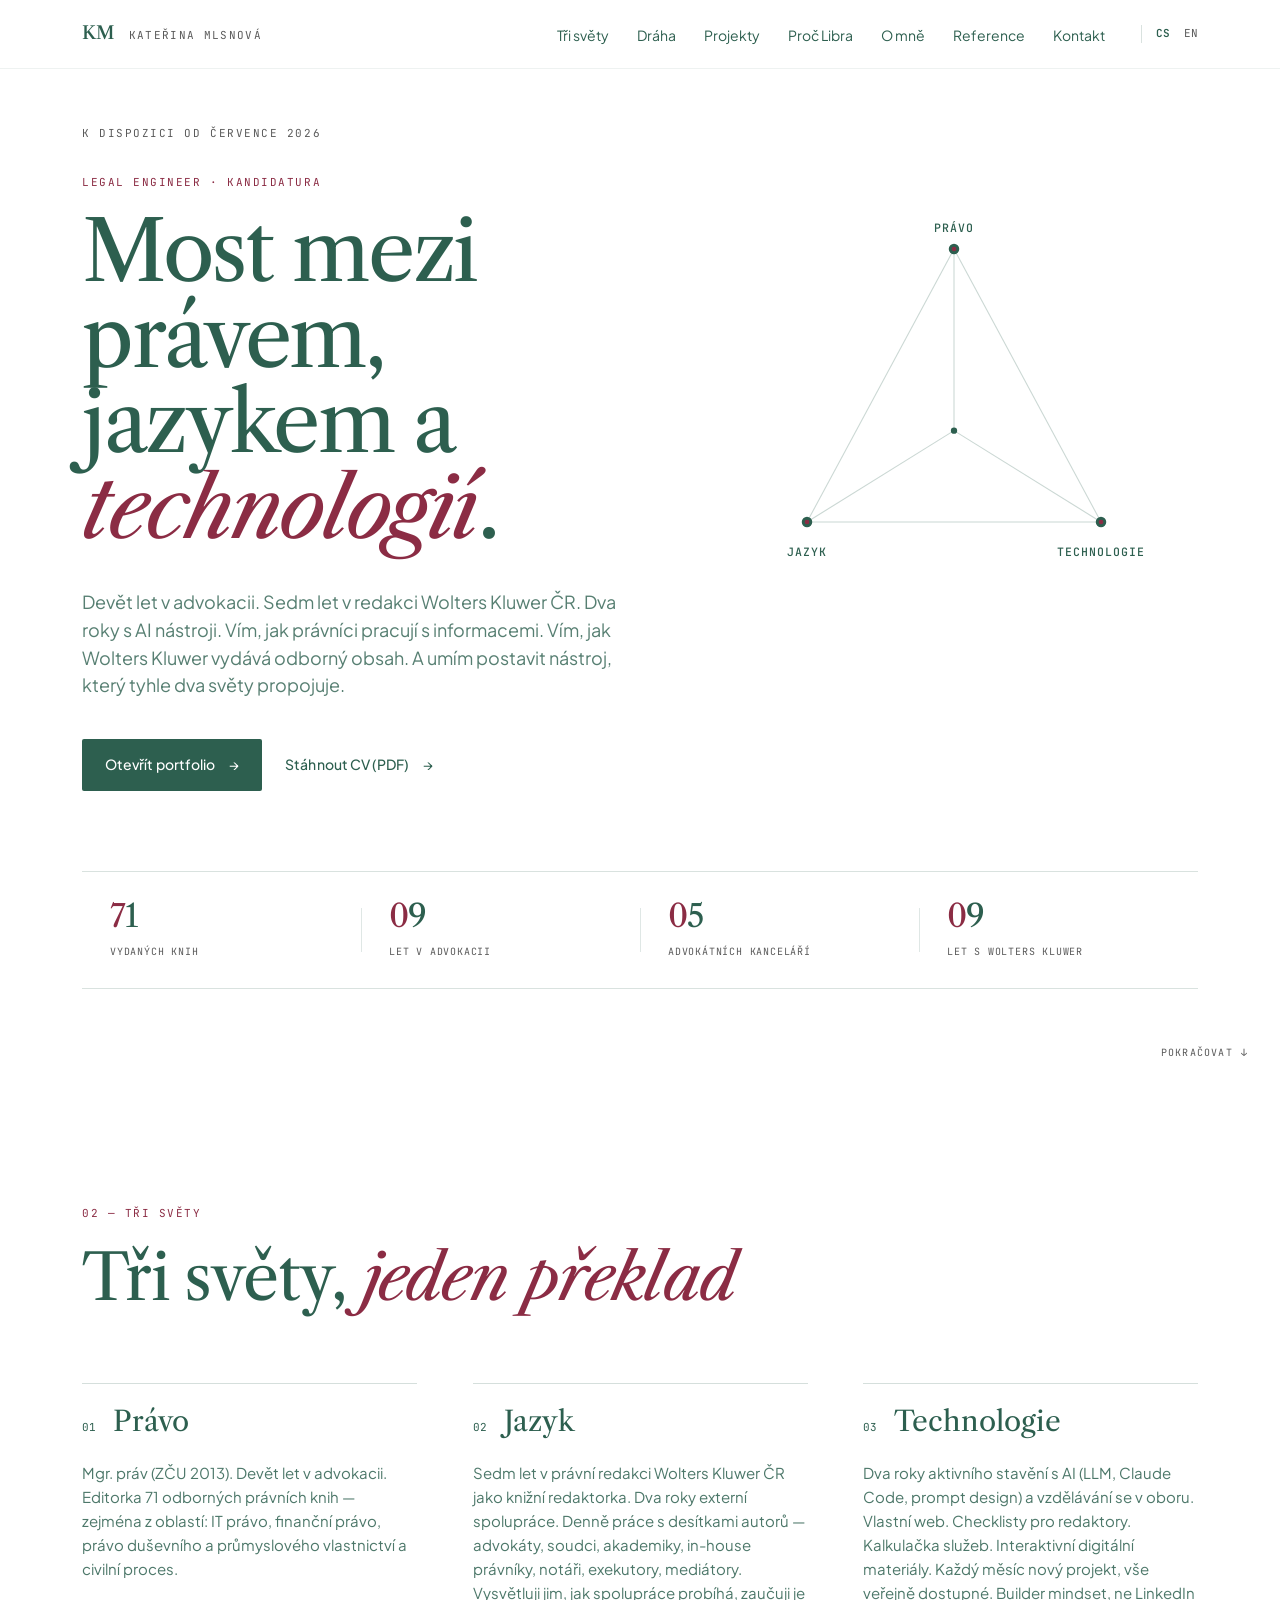
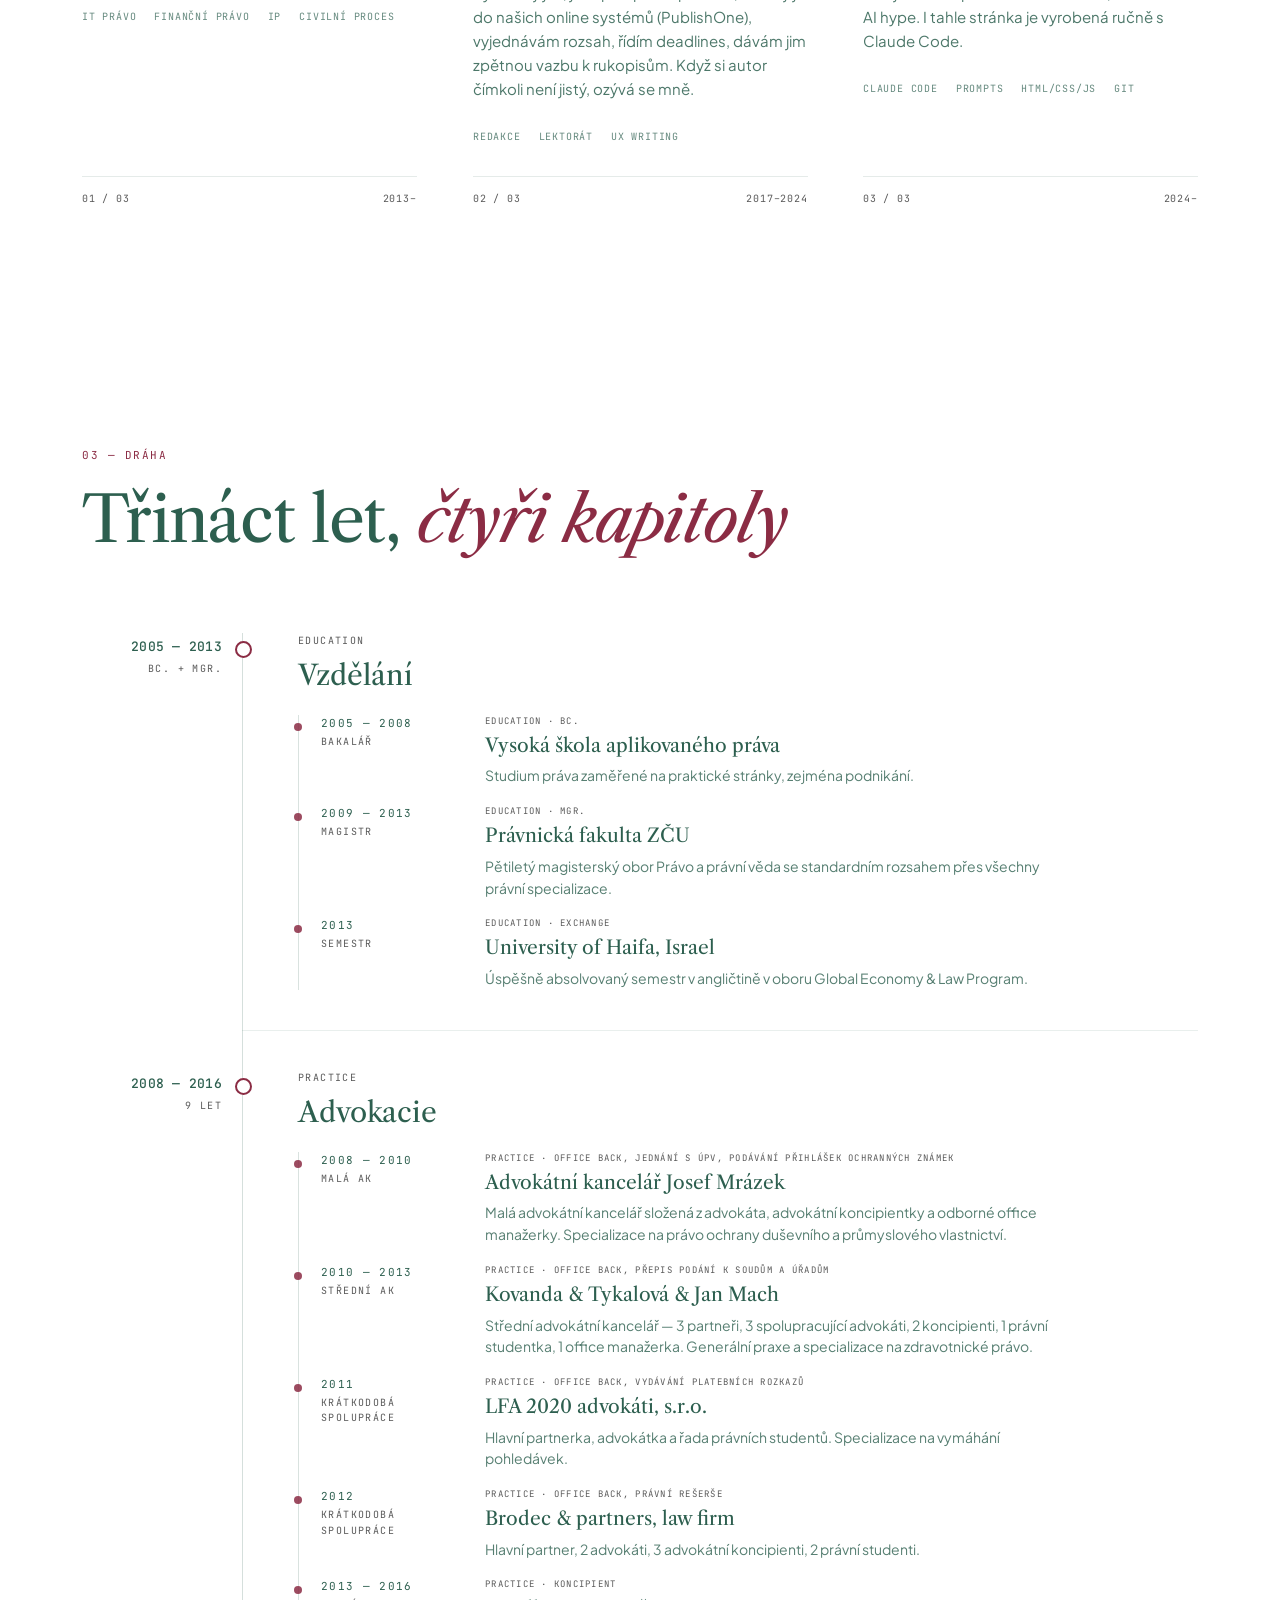
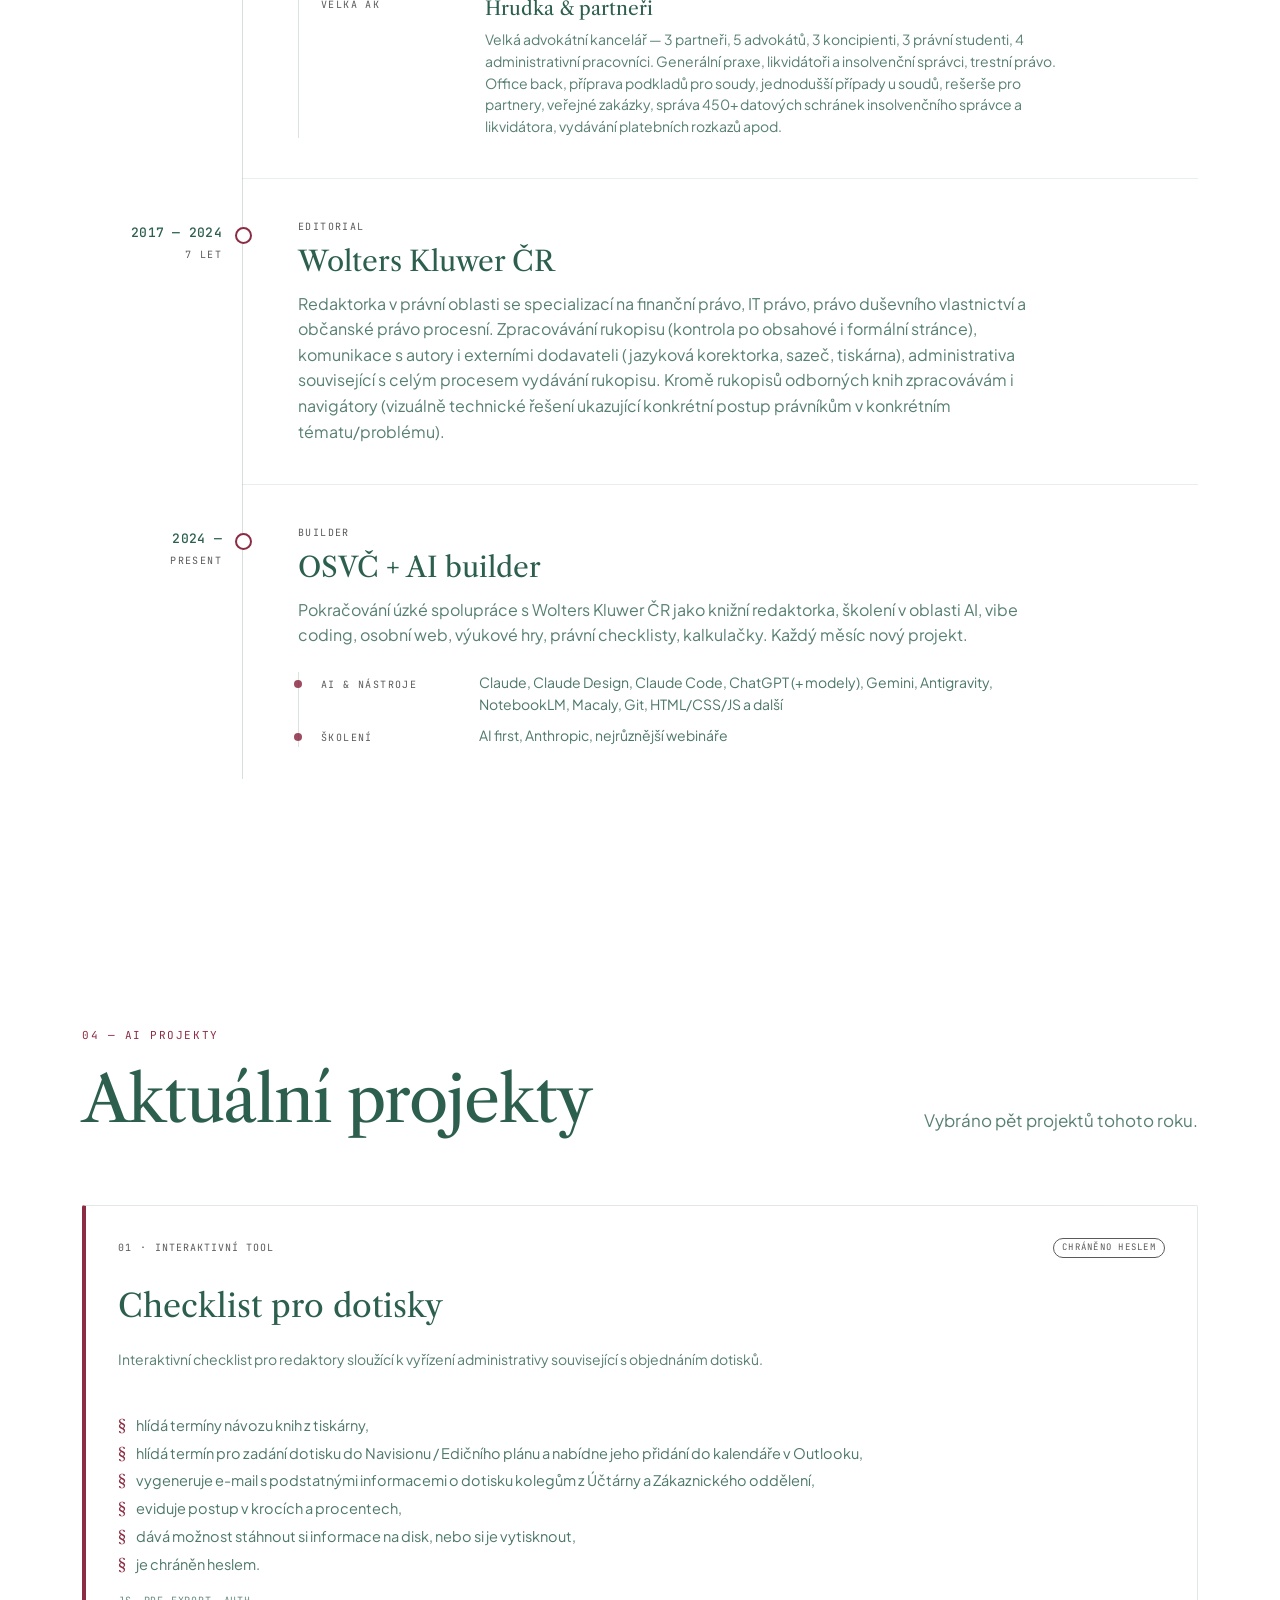
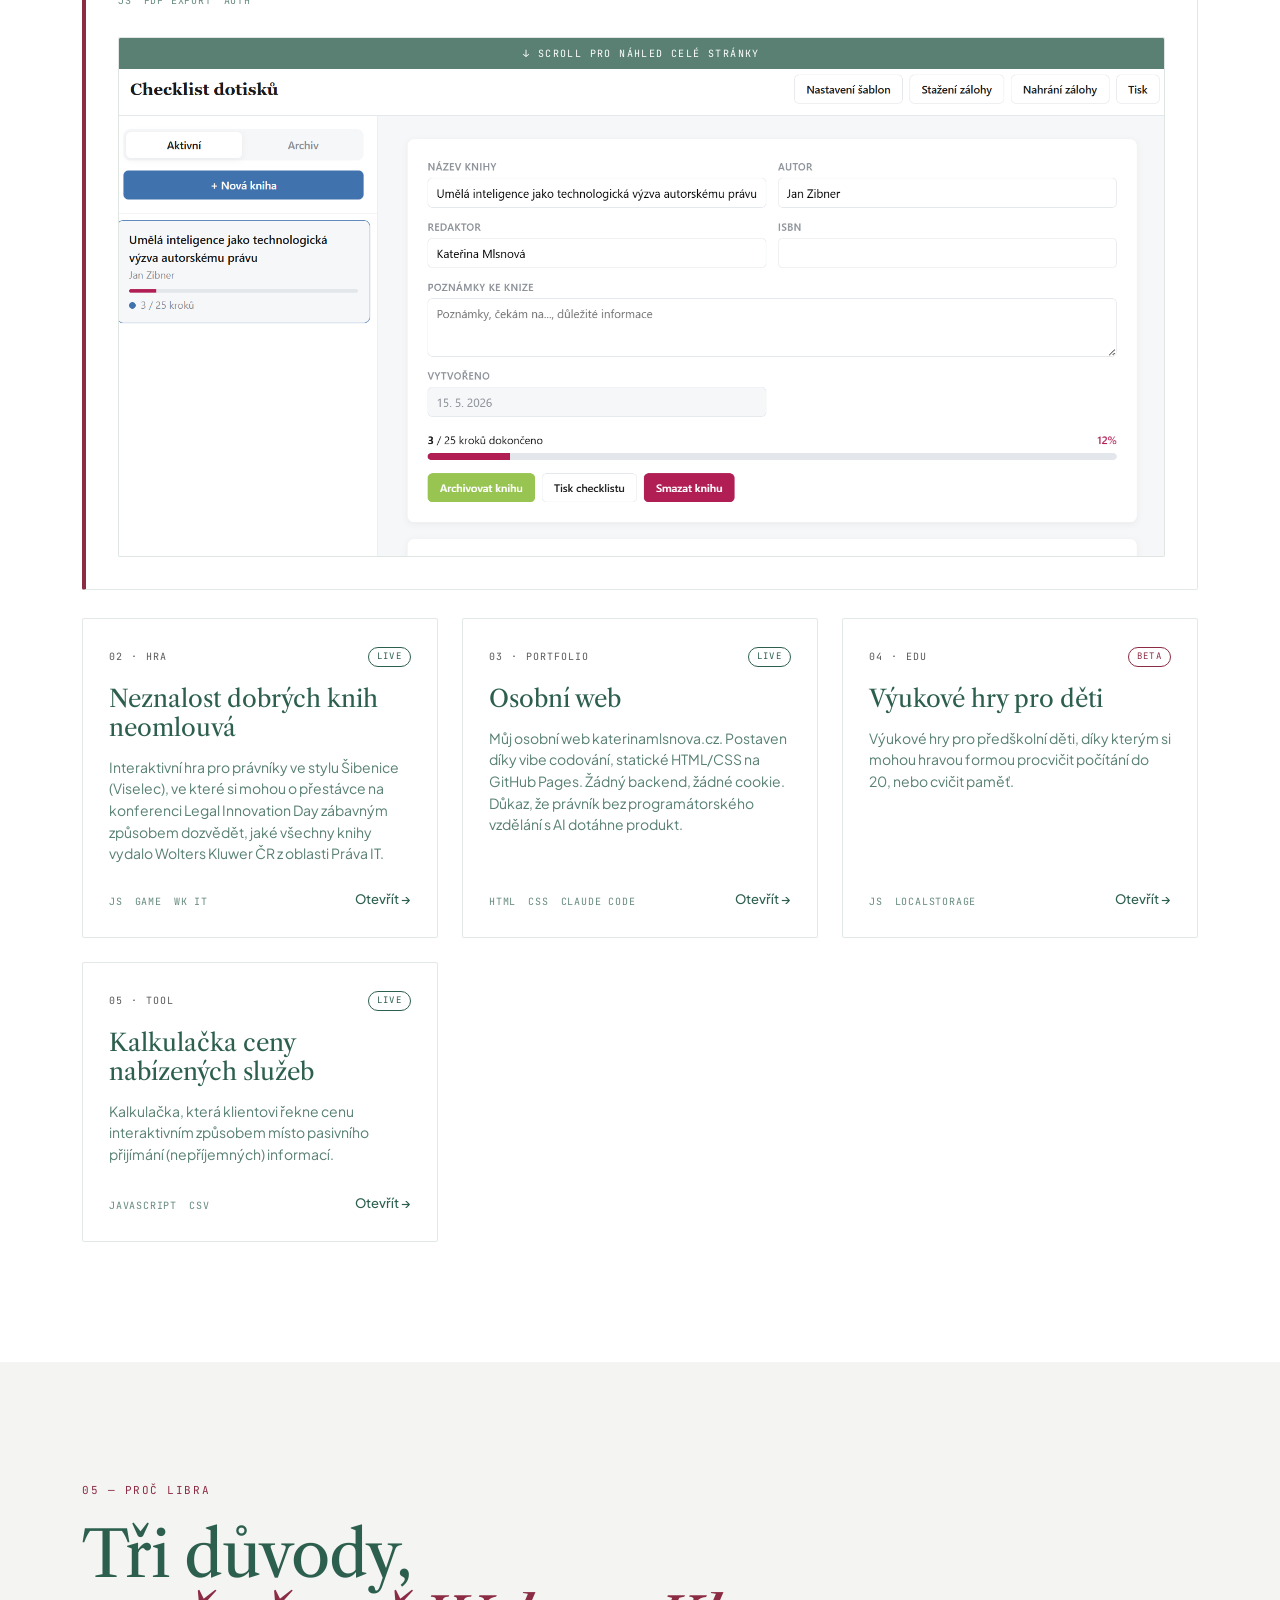
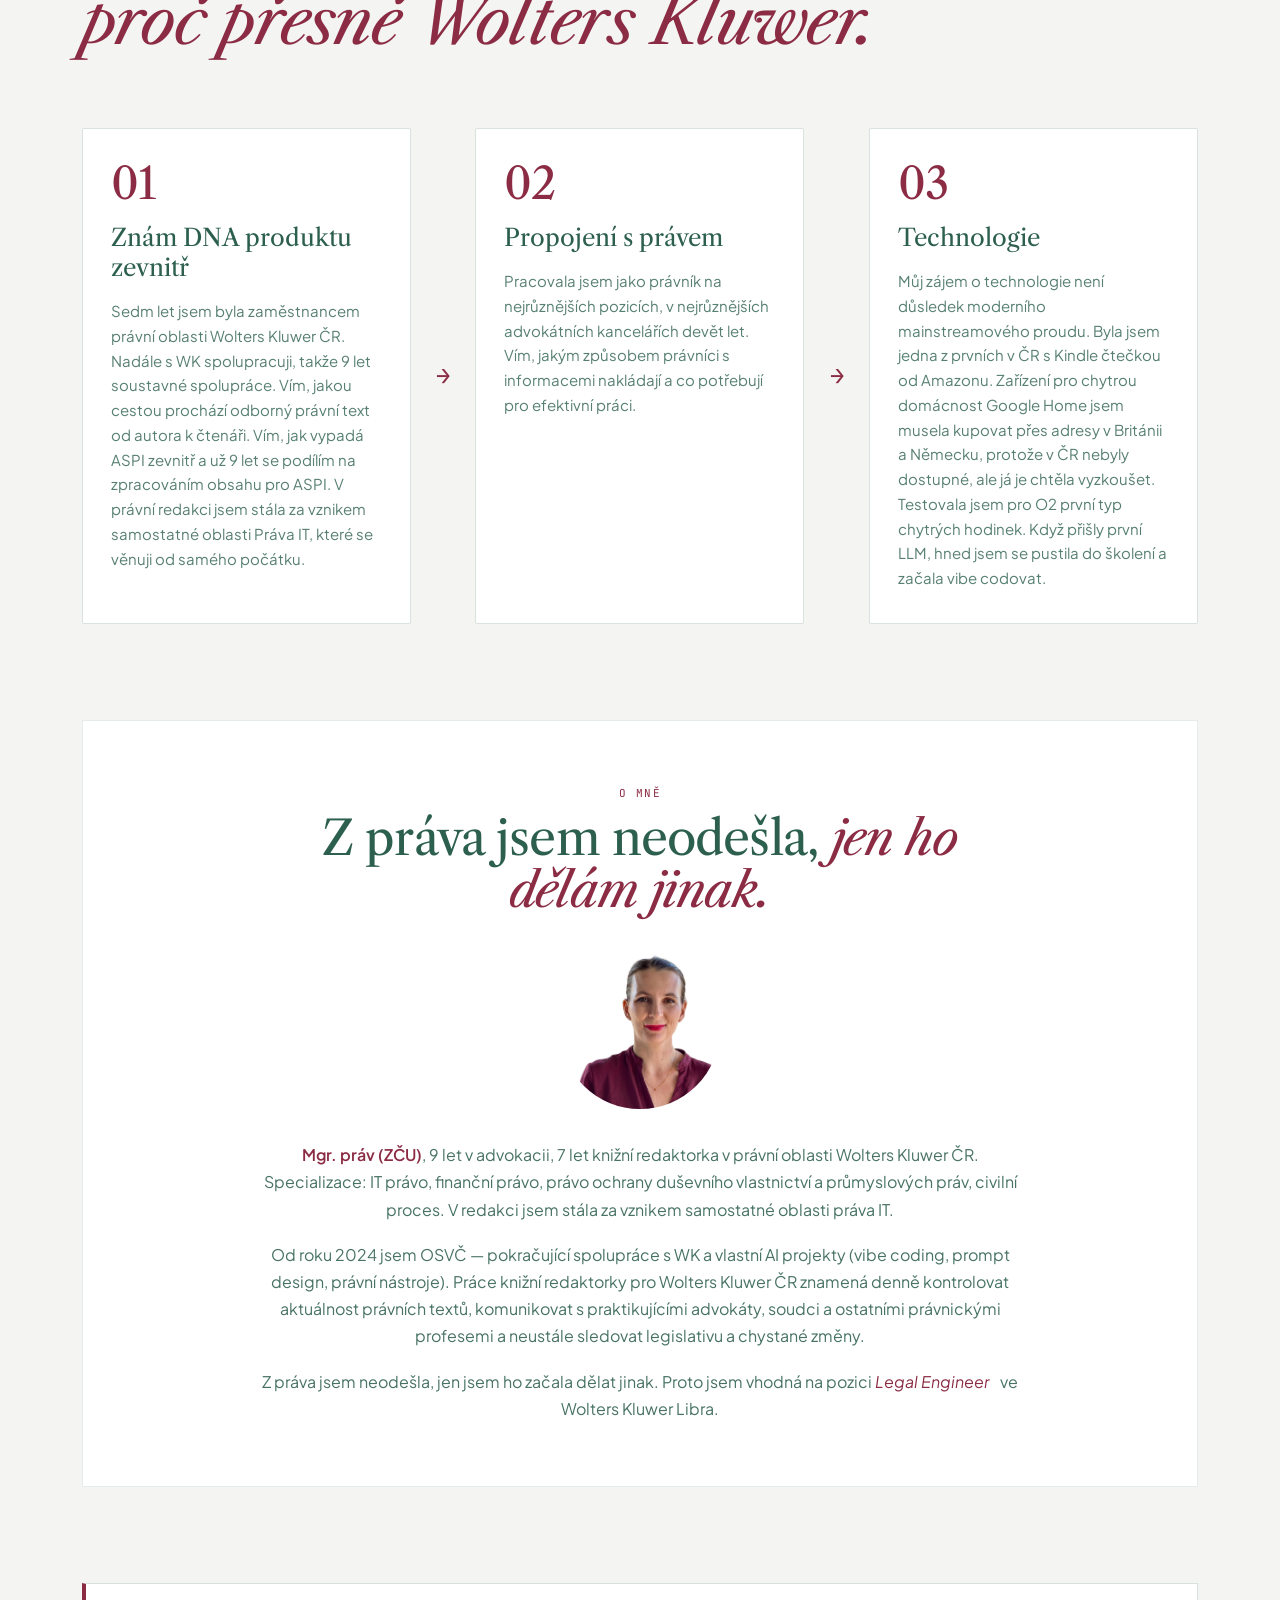
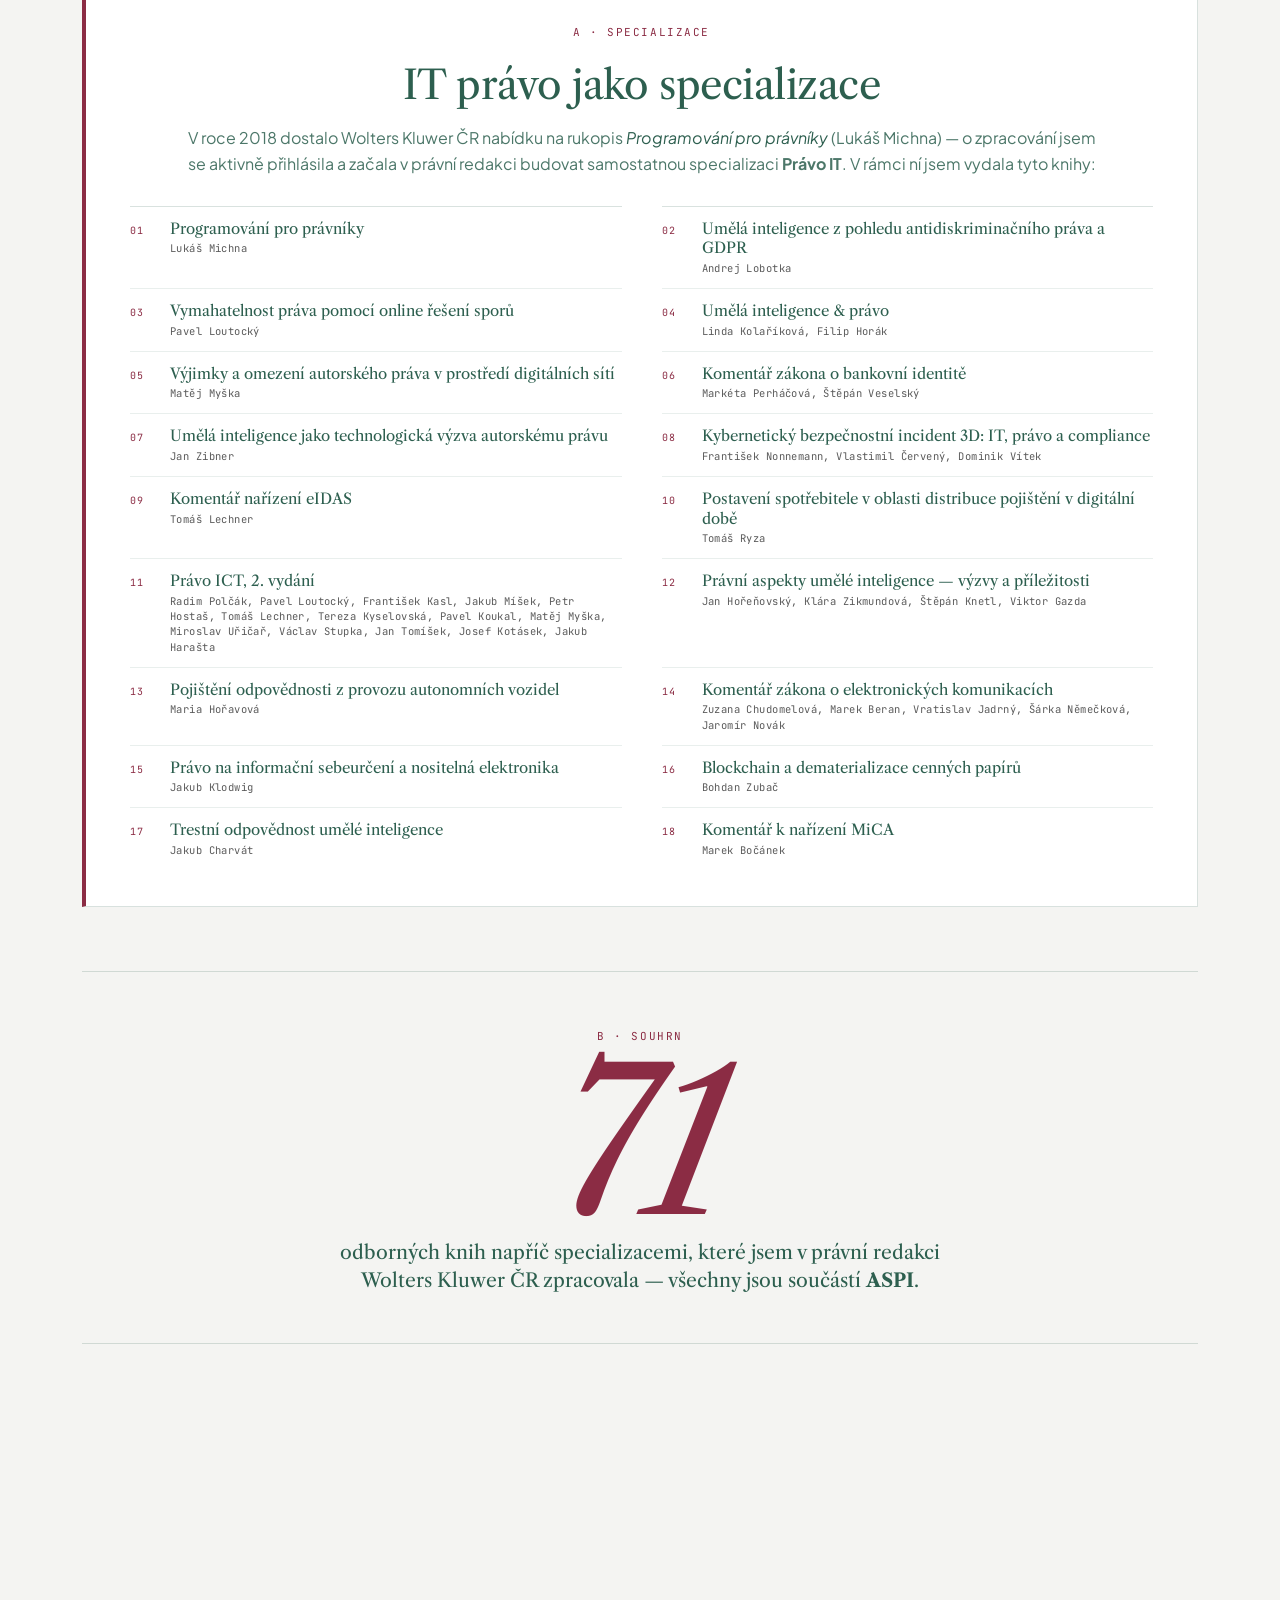
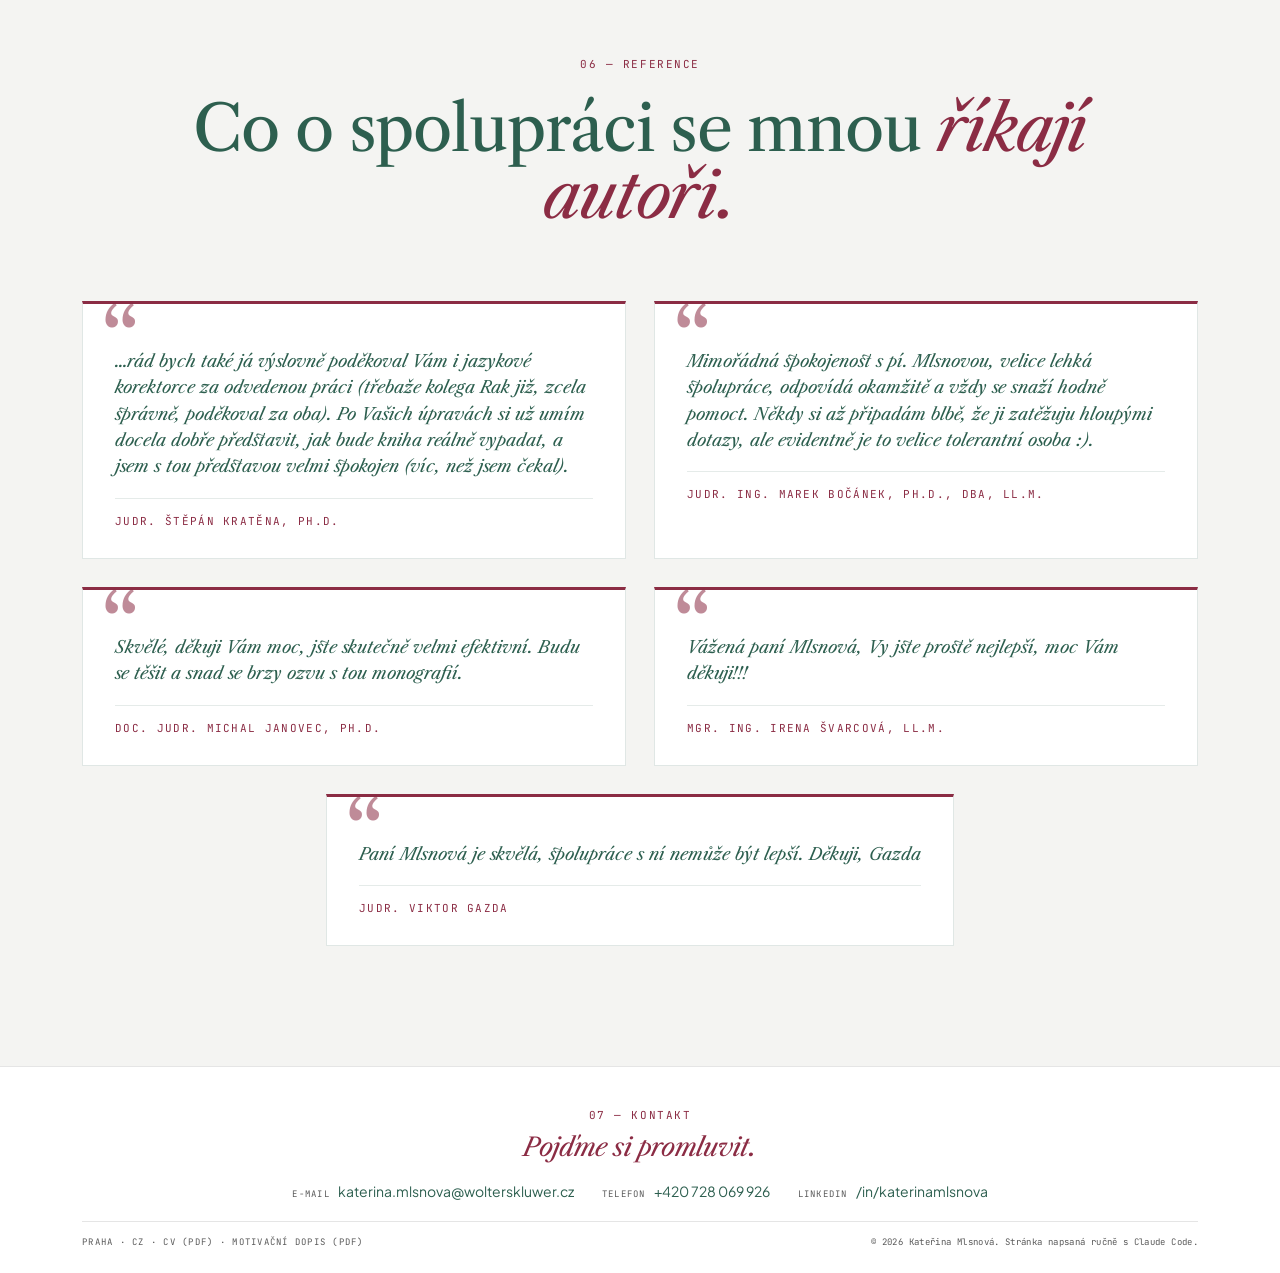
==== commit 09b8b302: "Checklist hero: text above, scrollable image preview, drop Open CTA" ====
--- a/web/index.html
+++ b/web/index.html
@@ -364,14 +364,11 @@
       </div>
 
       <!-- Featured project — Checklist pro dotisky -->
-      <a class="proj proj-hero fade-in" href="#">
-        <div class="proj-hero-media">
-          <img src="images/checklist-dotisku.png" alt="Checklist pro dotisky" />
-        </div>
+      <article class="proj proj-hero proj-hero-stack fade-in">
         <div class="proj-hero-body">
           <p class="proj-meta">
             <span class="proj-num">01</span><span class="dot-sep">·</span><span class="proj-cat" data-i18n="proj.p1.cat">Interaktivní tool</span>
-            <span class="proj-status proj-status-live" data-i18n="proj.p1.status">live</span>
+            <span class="proj-status proj-status-locked" data-i18n="proj.p1.status">chráněno heslem</span>
           </p>
           <h3 class="proj-title" data-i18n="proj.p1.title">Checklist pro dotisky</h3>
           <p class="proj-desc" data-i18n="proj.p1.desc">Interaktivní checklist pro redaktory sloužící k vyřízení administrativy související s objednáním dotisků.</p>
@@ -387,10 +384,14 @@
             <ul class="tags">
               <li data-i18n="proj.p1.t1">JS</li><li data-i18n="proj.p1.t2">PDF export</li><li data-i18n="proj.p1.t3">Auth</li>
             </ul>
-            <span class="proj-link" data-i18n="proj.open">Otevřít →</span>
           </div>
         </div>
-      </a>
+
+        <div class="proj-hero-media proj-hero-media-scroll" aria-label="Náhled — scrollovatelný">
+          <p class="scroll-hint" data-i18n="proj.p1.scrollHint">↓ scroll pro náhled celé stránky</p>
+          <img src="images/checklist-dotisku.png" alt="Náhled stránky Checklist pro dotisky" />
+        </div>
+      </article>
 
       <div class="projects">
         <a class="proj fade-in" href="https://neznalost-dobrych-knih-neomlouva.vercel.app/" target="_blank" rel="noopener">
--- a/web/style.css
+++ b/web/style.css
@@ -618,7 +618,7 @@
   margin-bottom: 72px;
 }
 .proj-head .section-title { margin-bottom: 0; }
-.proj-hero {
+.proj.proj-hero {
   display: grid;
   grid-template-columns: 1.05fr 1fr;
   gap: 40px;
@@ -629,13 +629,14 @@
   padding: 32px;
   border-radius: var(--radius);
   margin-bottom: 28px;
-  transition: border-color .18s ease, transform .18s ease, box-shadow .18s ease;
-}
-.proj-hero:hover {
-  border-color: var(--accent);
-  transform: translateY(-2px);
-  box-shadow: 0 14px 32px -24px rgba(45,95,79,.45);
-}
+  min-height: 0;
+  transition: border-color .18s ease;
+}
+.proj.proj-hero-stack {
+  grid-template-columns: 1fr;
+  gap: 28px;
+}
+.proj.proj-hero:hover { transform: none; box-shadow: none; }
 .proj-hero-media {
   background: var(--paper);
   border: 1px solid rgba(45,95,79,.1);
@@ -651,6 +652,48 @@
   height: 100%;
   object-fit: contain;
   display: block;
+}
+.proj-hero-media-scroll {
+  position: relative;
+  display: block;
+  align-items: initial;
+  justify-content: initial;
+  height: 520px;
+  min-height: 0;
+  overflow-y: auto;
+  overflow-x: hidden;
+  scroll-behavior: smooth;
+  scrollbar-width: thin;
+  scrollbar-color: var(--accent) transparent;
+}
+.proj-hero-media-scroll img {
+  width: 100%;
+  height: auto;
+  object-fit: initial;
+}
+.proj-hero-media-scroll .scroll-hint {
+  position: sticky;
+  top: 0;
+  z-index: 2;
+  margin: 0;
+  padding: 8px 14px;
+  font-family: var(--mono);
+  font-size: 10px;
+  letter-spacing: .14em;
+  text-transform: uppercase;
+  color: #fff;
+  background: rgba(45,95,79,.78);
+  backdrop-filter: blur(4px);
+  text-align: center;
+}
+.proj-hero-media-scroll::-webkit-scrollbar { width: 8px; }
+.proj-hero-media-scroll::-webkit-scrollbar-thumb {
+  background: var(--accent);
+  border-radius: 4px;
+}
+.proj-status-locked {
+  color: var(--mute);
+  border-color: rgba(45,95,79,.3);
 }
 .proj-hero-body {
   display: flex;
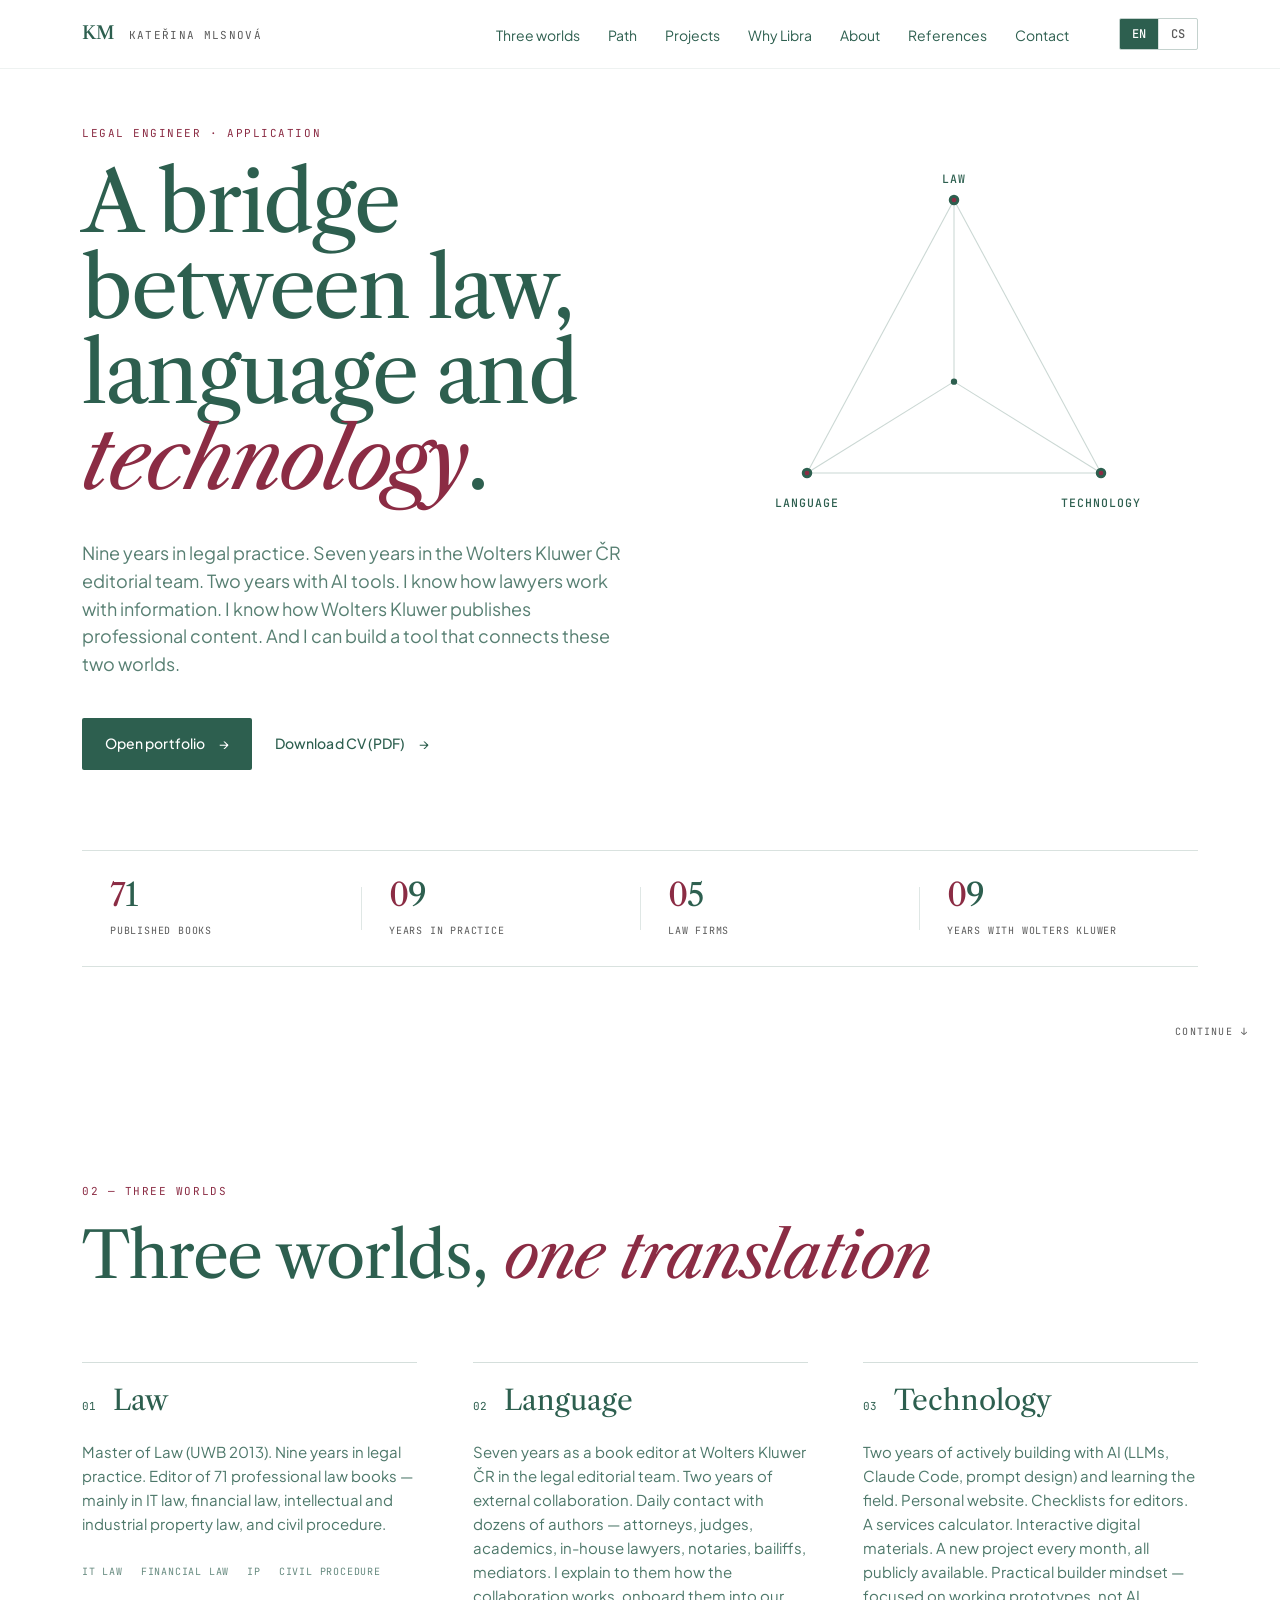
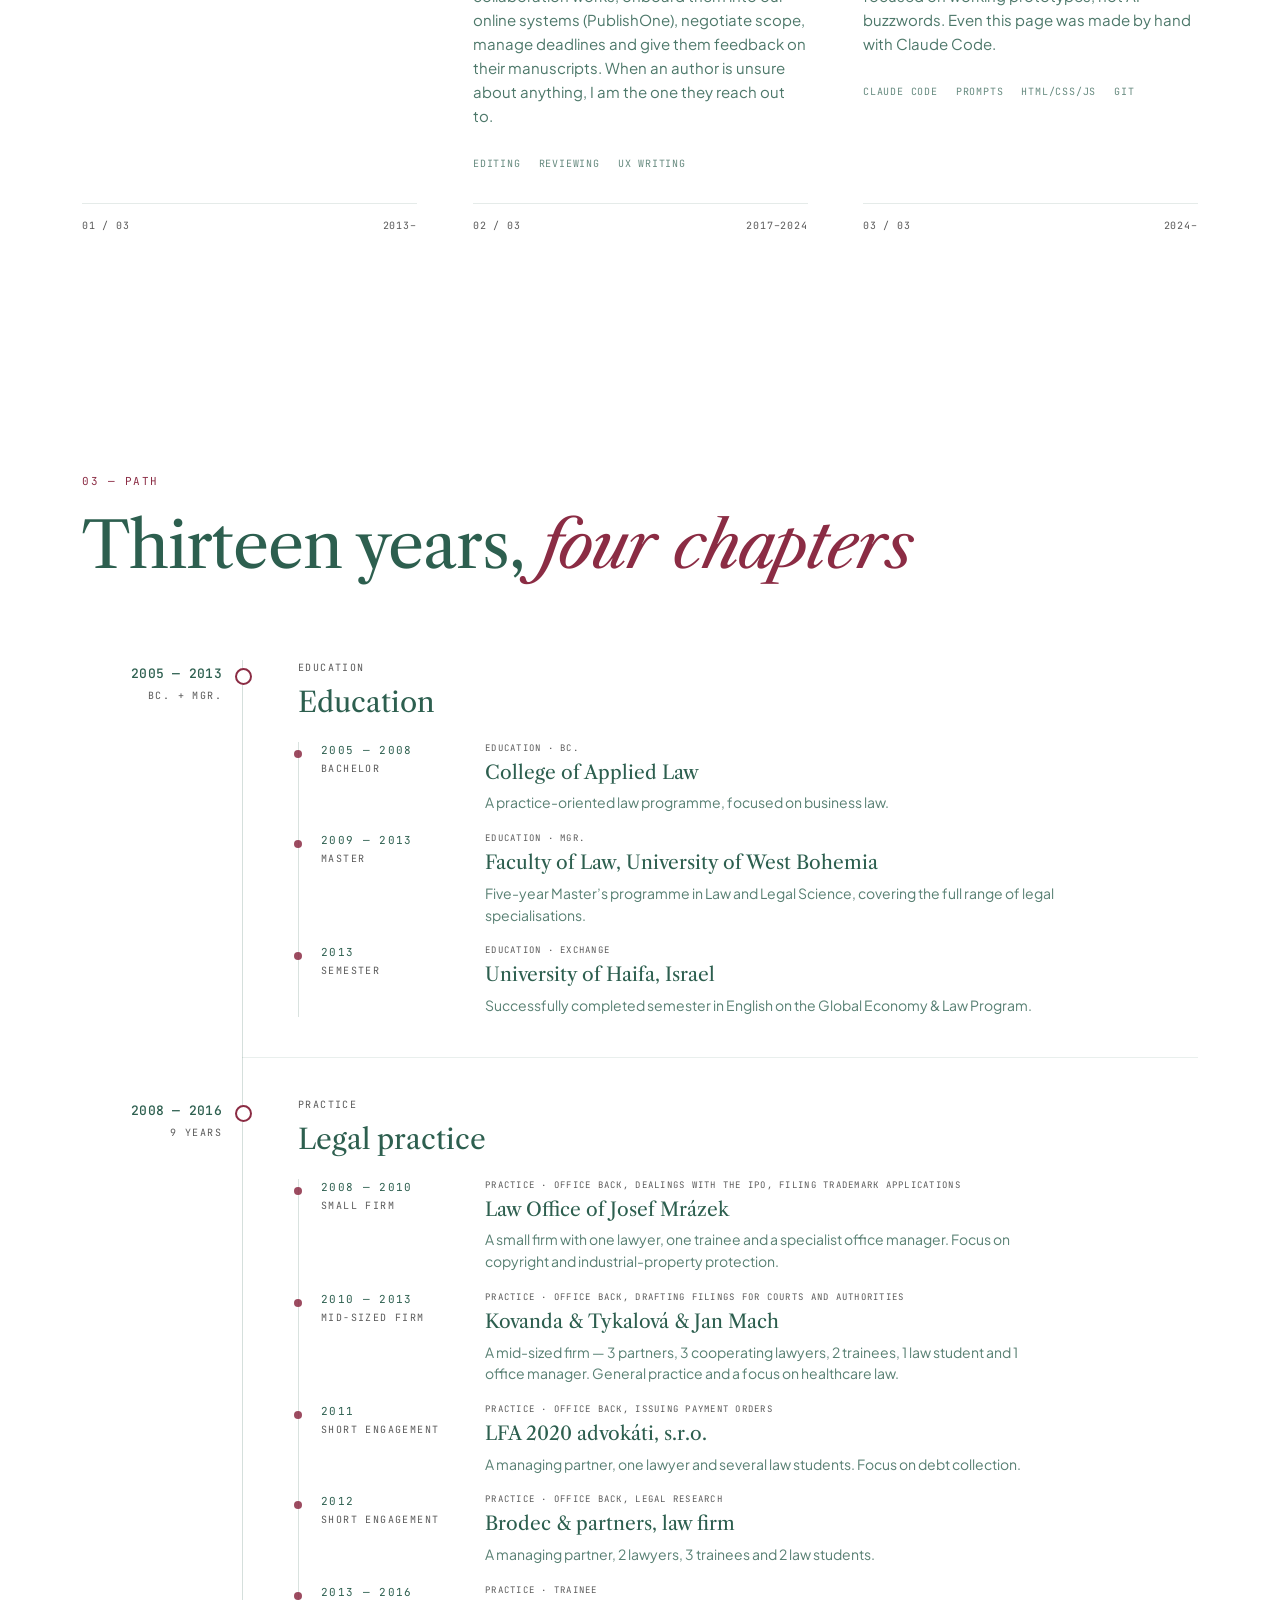
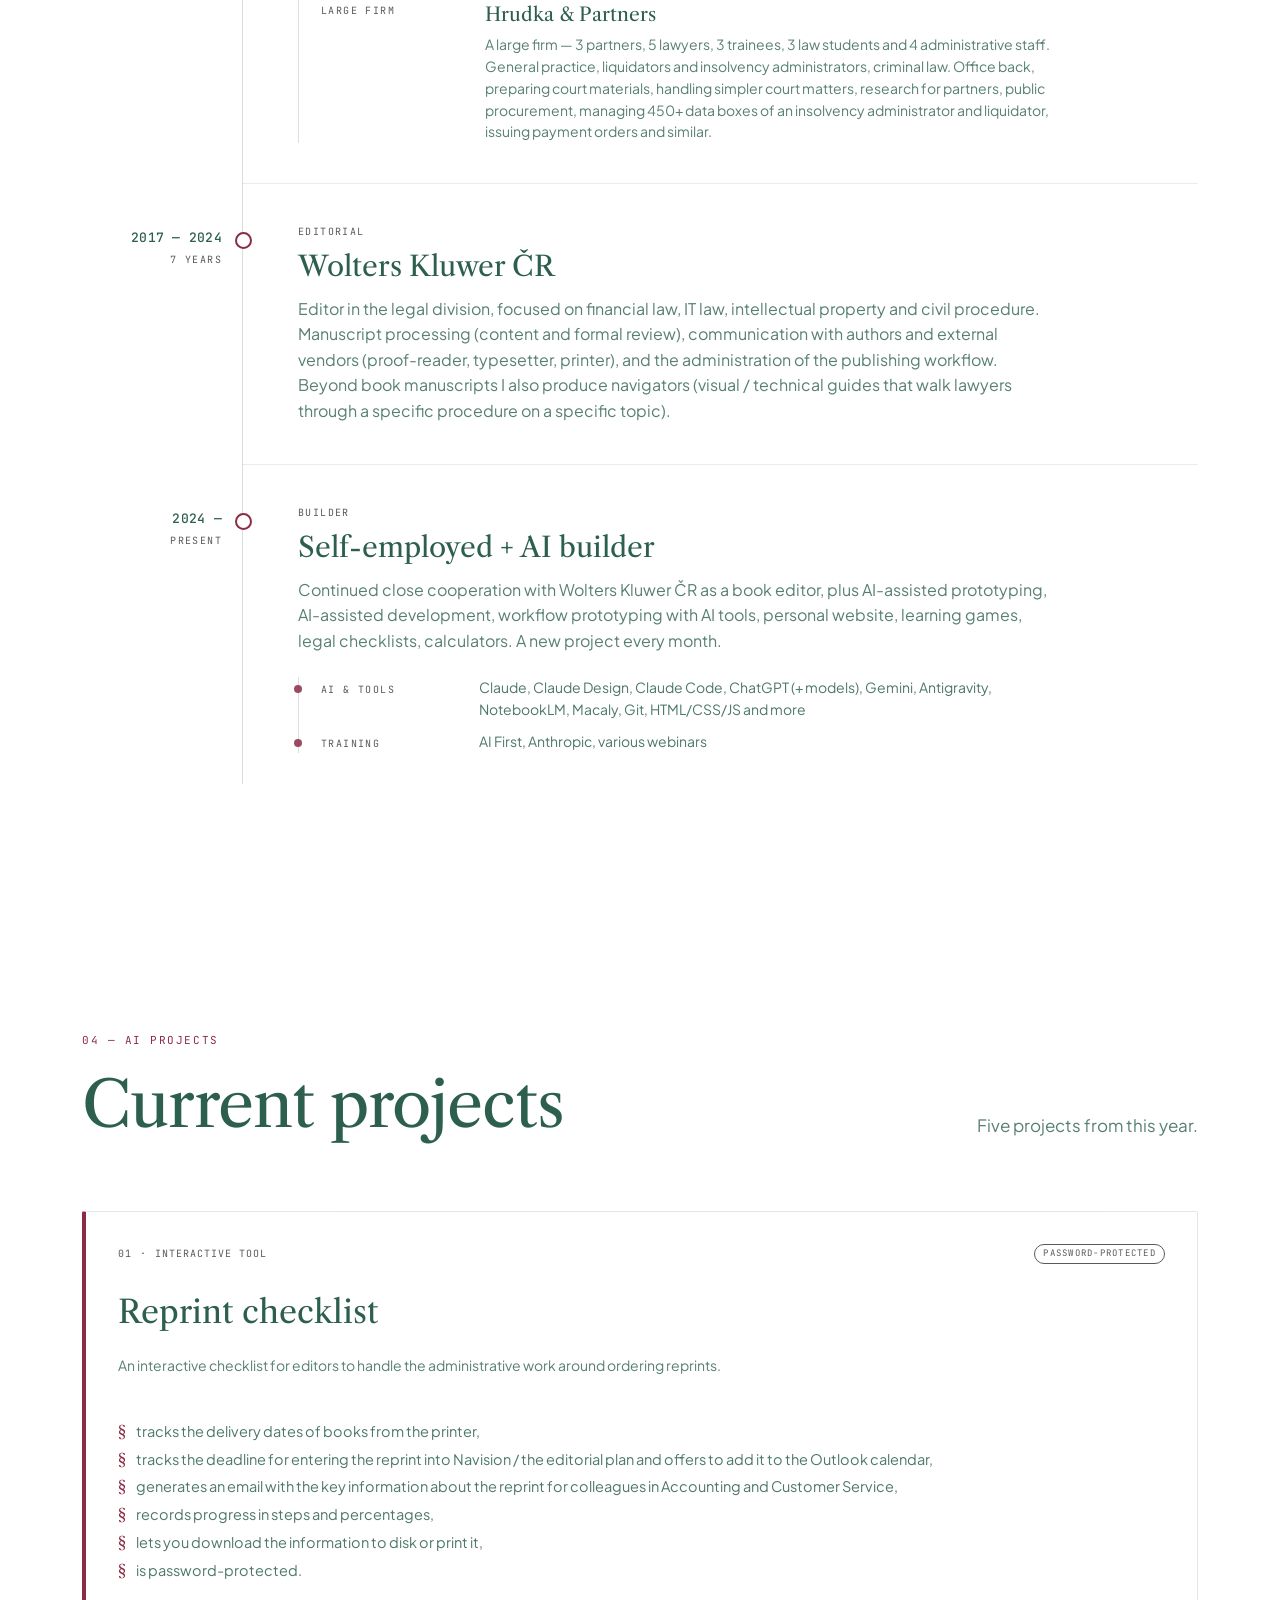
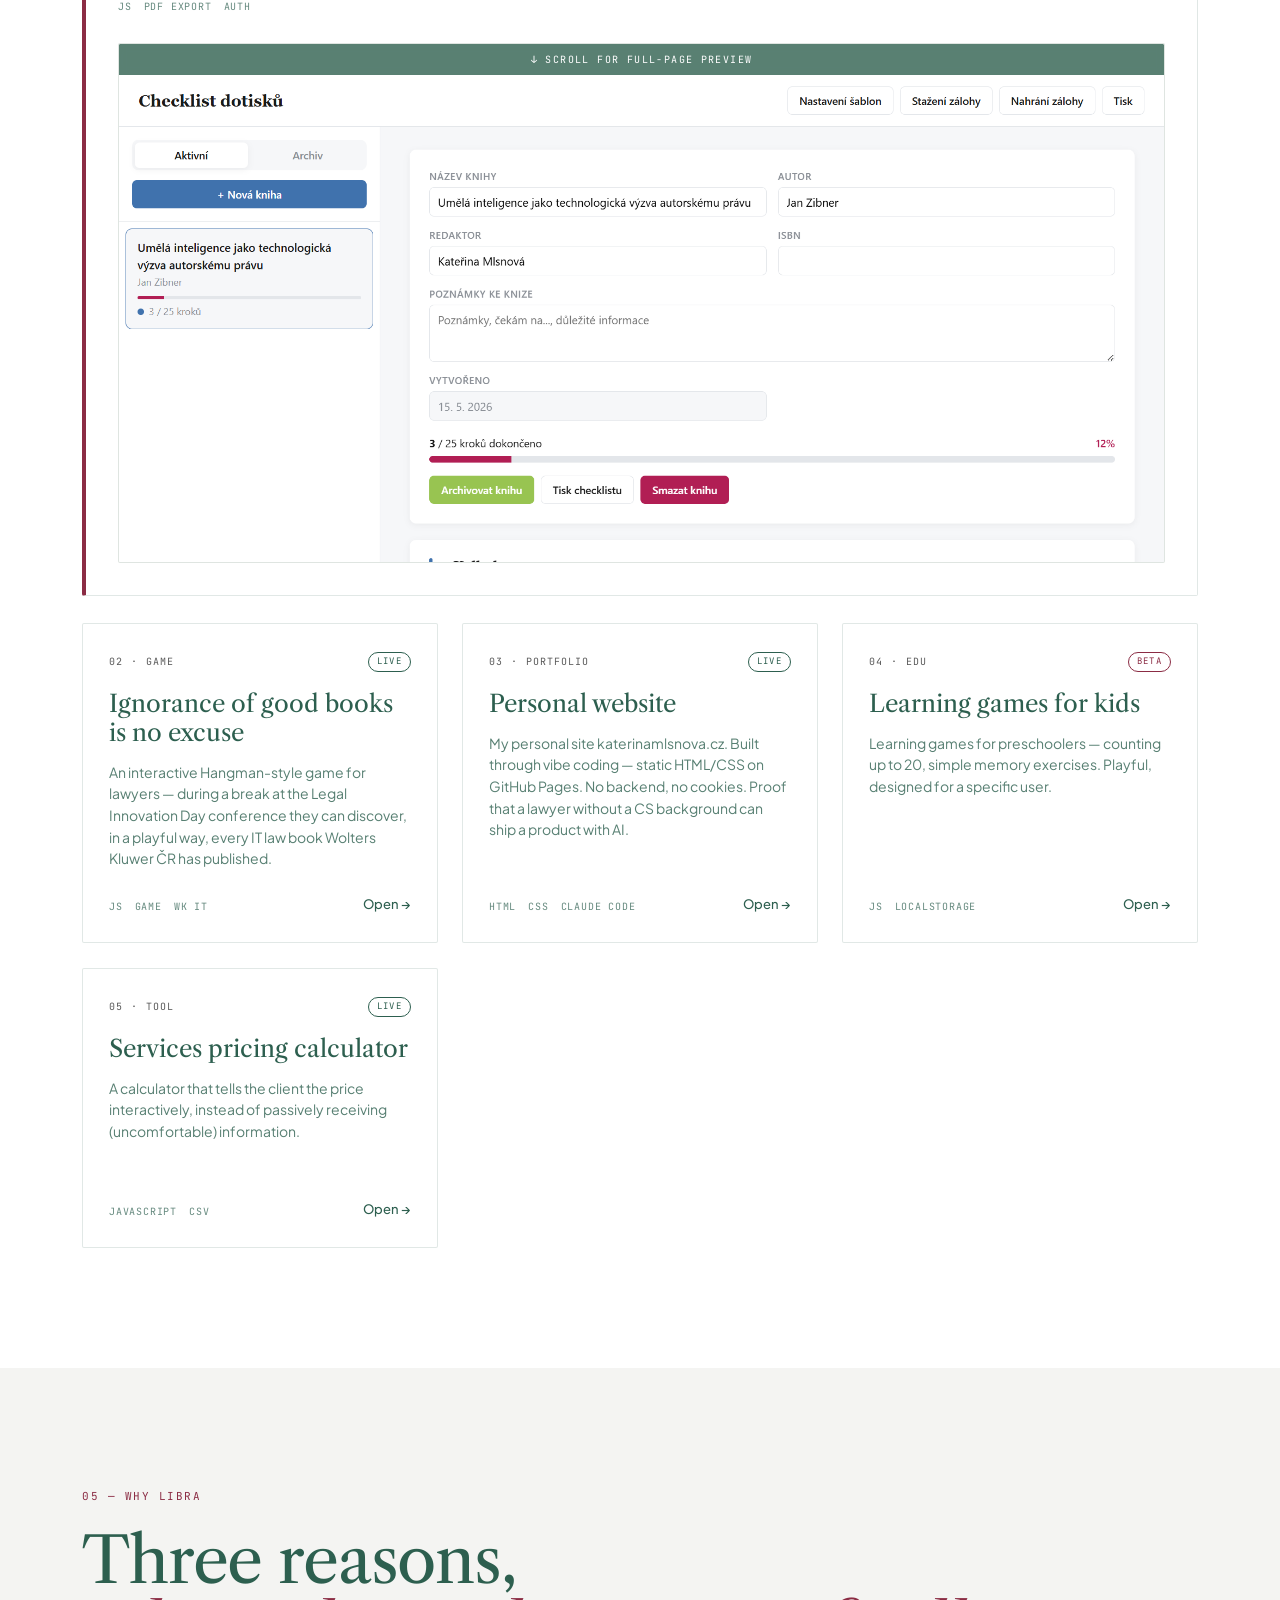
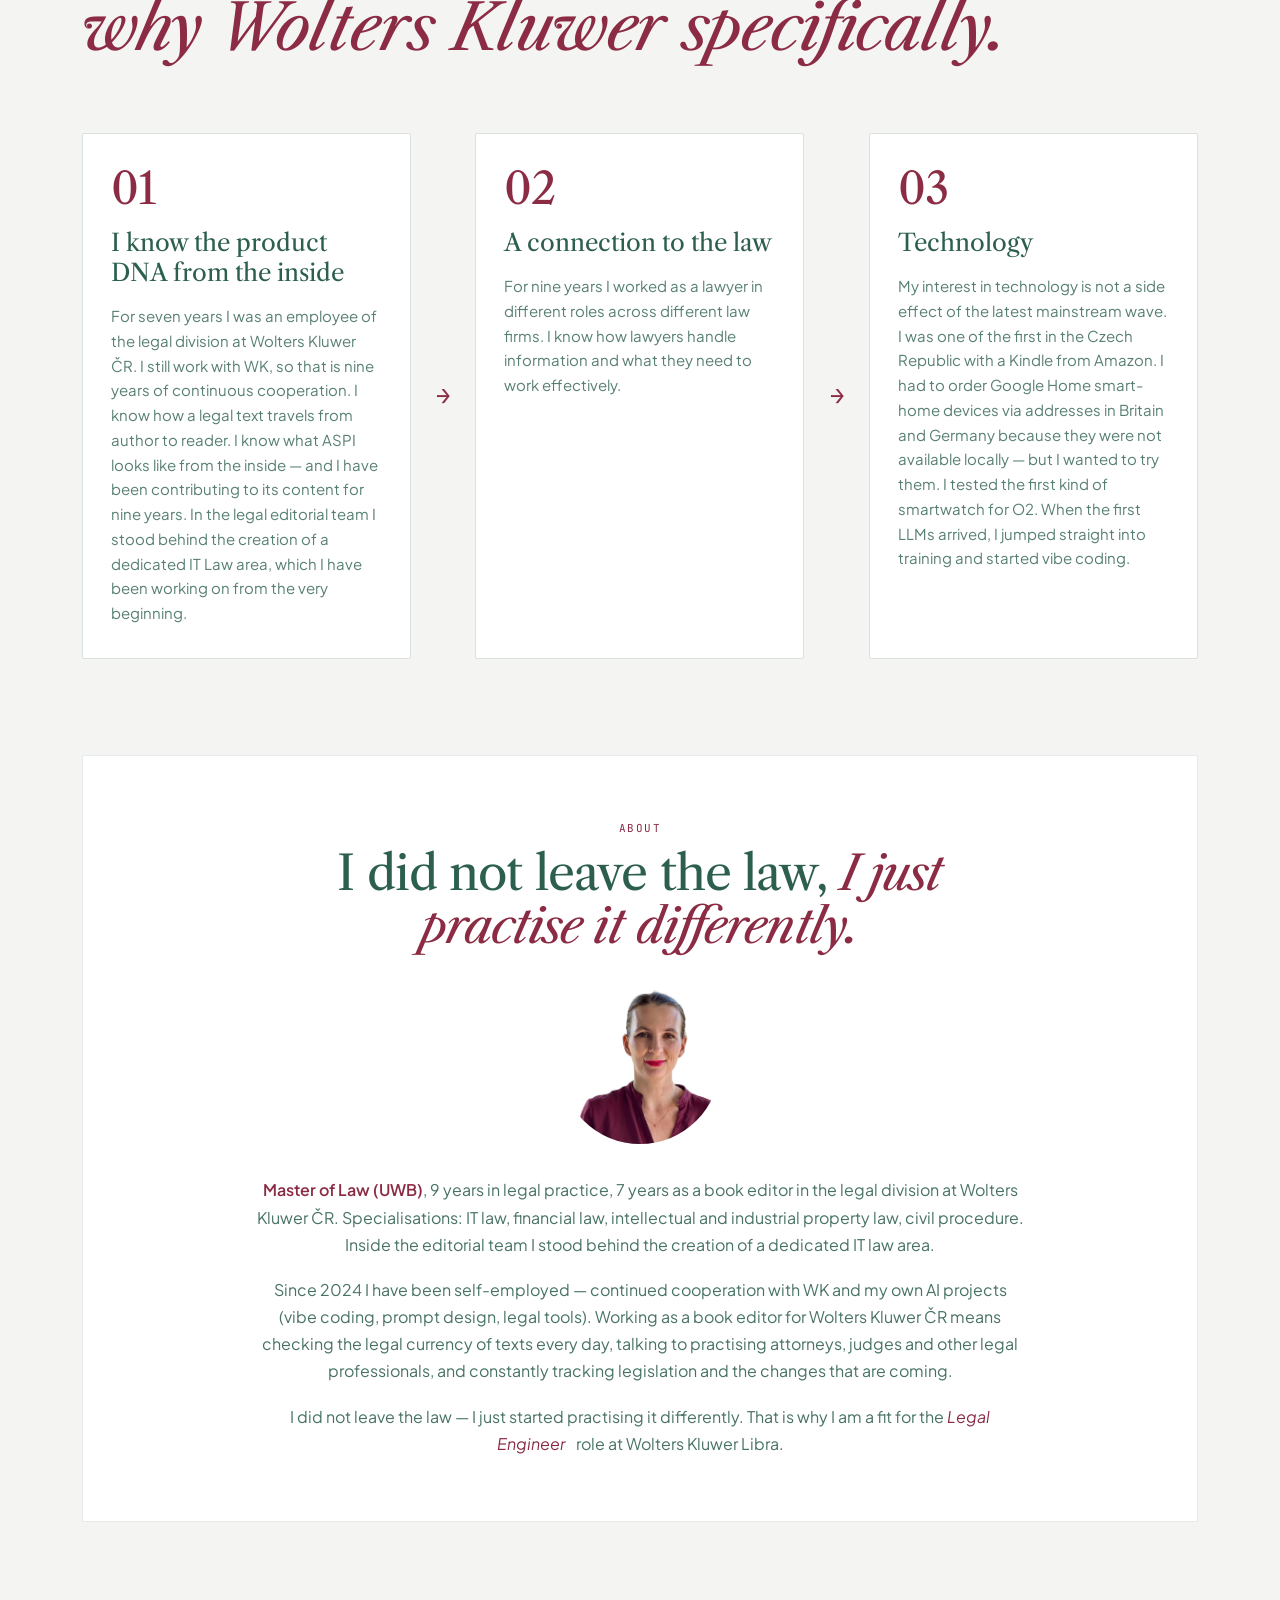
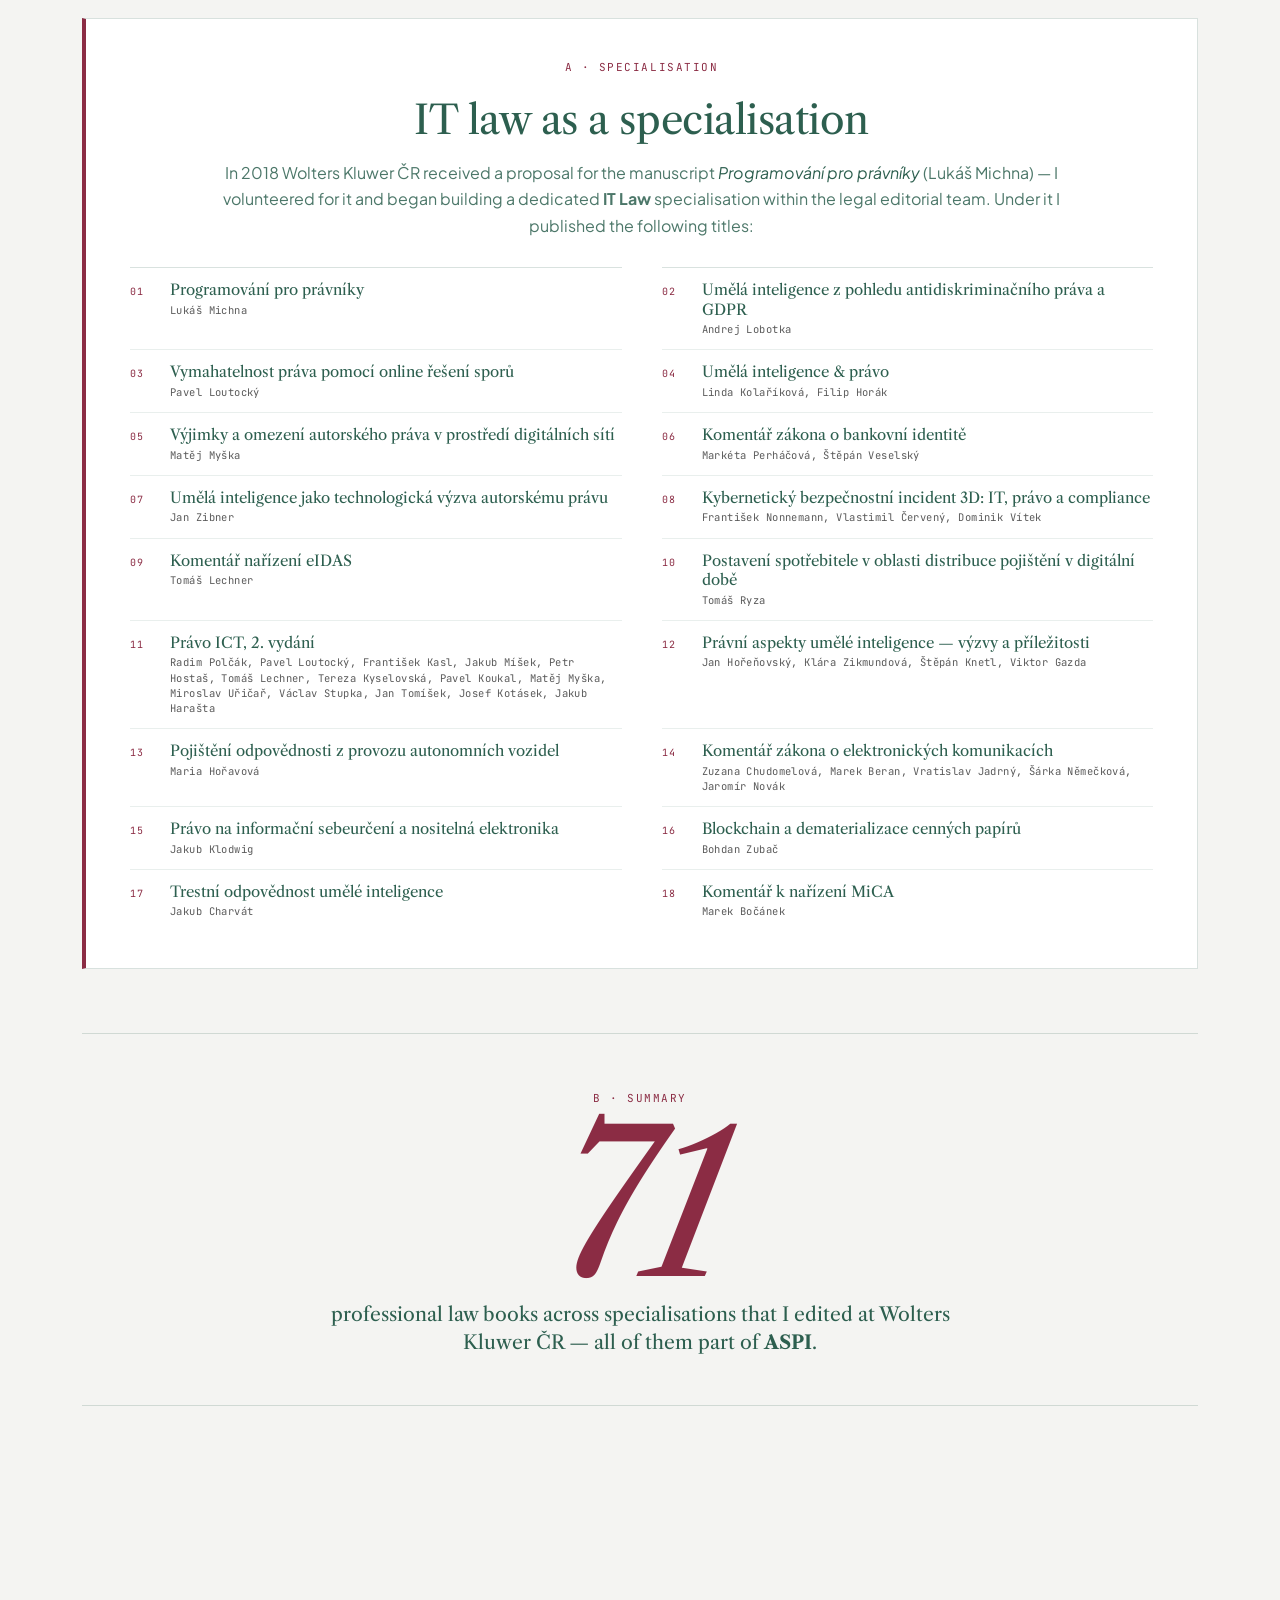
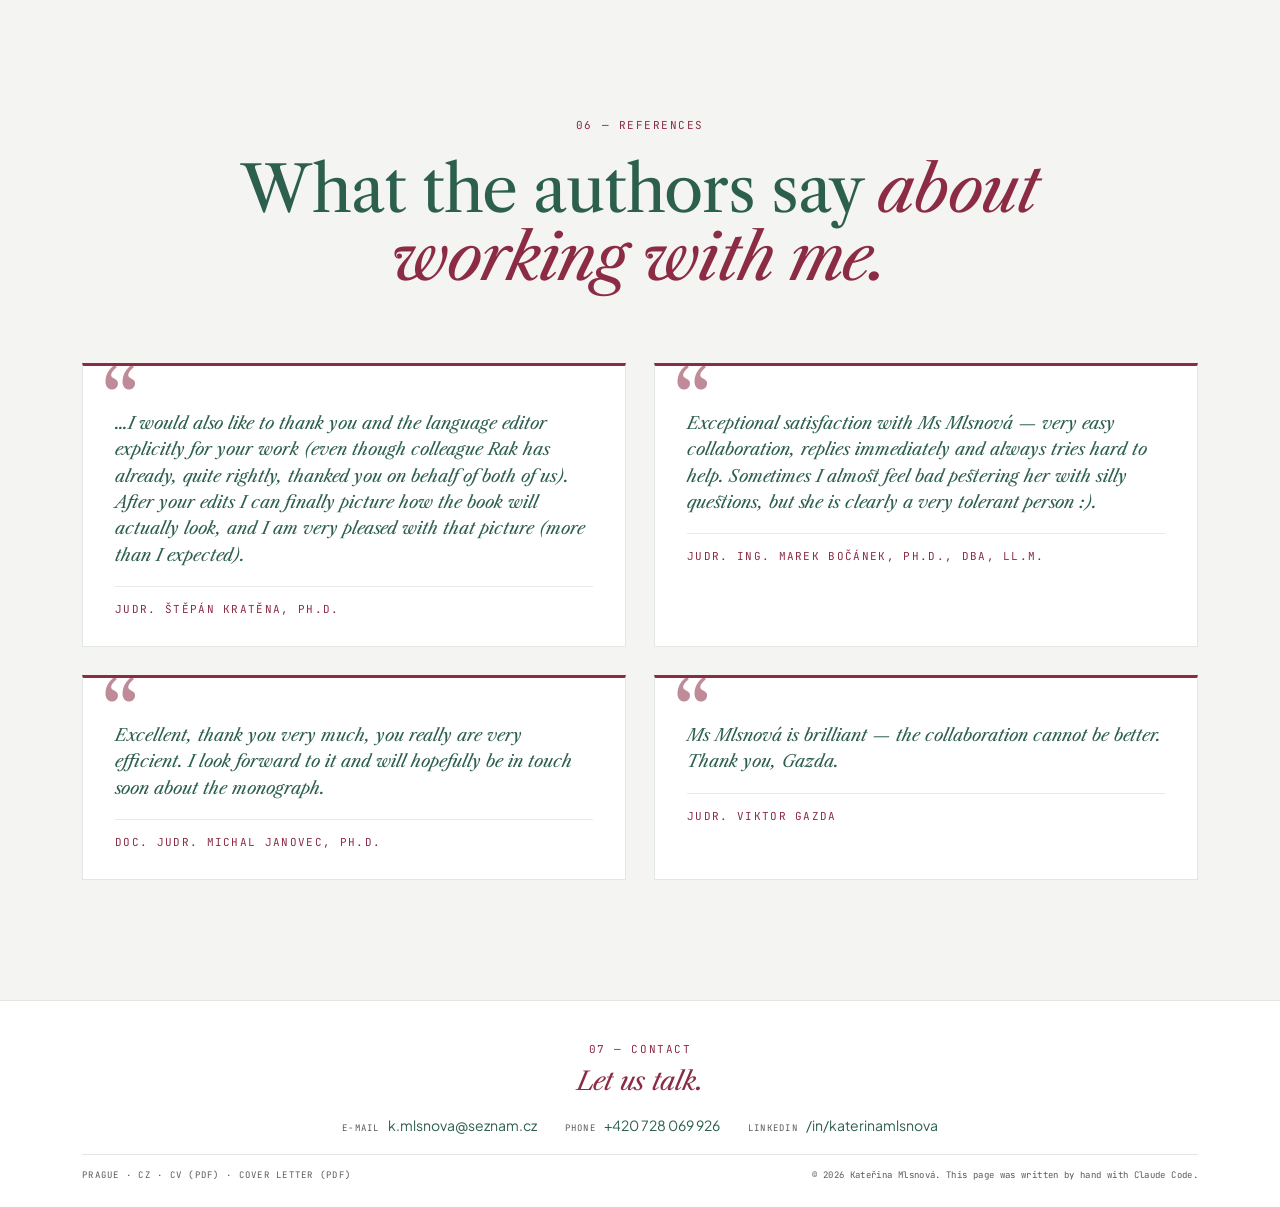
==== commit 03e6051e: "Default to English, fix contact email, refine tech world copy - HTML lang/data-lang switched to en; " ====
--- a/web/index.html
+++ b/web/index.html
@@ -1,12 +1,14 @@
 <!doctype html>
-<html lang="cs" data-lang="cs">
+<html lang="en" data-lang="en">
 <head>
   <meta charset="utf-8" />
   <meta name="viewport" content="width=device-width, initial-scale=1" />
-  <title>Kateřina Mlsnová — Legal Engineer | Most mezi právem, jazykem a technologií</title>
-  <meta name="description" content="Právnička, redaktorka a AI builder. 9 let v advokacii, 71 vydaných odborných knih, aktivní vibe coding. Hledám pozici Legal Engineer ve Wolters Kluwer Libra." />
+  <title>Kateřina Mlsnová — Legal Engineer | A bridge between law, language and technology</title>
+  <meta name="description" content="Lawyer, book editor and AI builder. Nine years in legal practice, 71 published legal books, active builder with Claude Code. Applying for the Legal Engineer role at Wolters Kluwer Libra." />
   <meta property="og:title" content="Kateřina Mlsnová — Legal Engineer" />
-  <meta property="og:description" content="Most mezi právem, jazykem a technologií. Tam, kde se právník potkává s AI." />
+  <meta property="og:description" content="A bridge between law, language and technology. Where lawyers meet AI." />
+  <meta property="og:locale" content="en_US" />
+  <meta property="og:locale:alternate" content="cs_CZ" />
   <meta property="og:image" content="/images/profil.jpeg" />
   <meta property="og:type" content="website" />
   <link rel="canonical" href="https://katerinamlsnova.cz" />
@@ -40,8 +42,8 @@
         <li><a href="#kontakt" data-i18n="nav.contact">Kontakt</a></li>
       </ul>
       <div class="lang-toggle" role="group" aria-label="Language">
-        <button type="button" data-lang-set="cs" class="lang-btn is-active" aria-pressed="true">CS</button>
-        <button type="button" data-lang-set="en" class="lang-btn" aria-pressed="false">EN</button>
+        <button type="button" data-lang-set="en" class="lang-btn is-active" aria-pressed="true">EN</button>
+        <button type="button" data-lang-set="cs" class="lang-btn" aria-pressed="false">CS</button>
       </div>
     </nav>
   </div>
@@ -52,8 +54,6 @@
   <!-- HERO -->
   <section id="hero" class="hero">
     <div class="container">
-      <p class="kicker mute hero-available" data-i18n="hero.available">K dispozici od července 2026</p>
-
       <div class="hero-grid">
         <div class="hero-text fade-in">
           <p class="kicker accent" data-i18n="hero.kicker">Legal Engineer · Kandidatura</p>
@@ -168,7 +168,7 @@
 
         <article class="world fade-in">
           <p class="world-head"><span class="world-num">03</span> <span class="world-name" data-i18n="three.w3.name">Technologie</span></p>
-          <p class="world-body" data-i18n="three.w3.body">Dva roky aktivního stavění s AI (LLM, Claude Code, prompt design) a vzdělávání se v oboru. Vlastní web. Checklisty pro redaktory. Kalkulačka služeb. Interaktivní digitální materiály. Každý měsíc nový projekt, vše veřejně dostupné. Builder mindset, ne LinkedIn AI hype. I tahle stránka je vyrobená ručně s Claude Code.</p>
+          <p class="world-body" data-i18n="three.w3.body">Dva roky aktivního stavění s AI (LLM, Claude Code, prompt design) a vzdělávání se v oboru. Vlastní web. Checklisty pro redaktory. Kalkulačka služeb. Interaktivní digitální materiály. Každý měsíc nový projekt, vše veřejně dostupné. Praktický builder mindset — zaměřený na funkční prototypy, ne AI buzzwordy. I tahle stránka je vyrobená ručně s Claude Code.</p>
           <ul class="tags">
             <li data-i18n="three.w3.t1">Claude Code</li>
             <li data-i18n="three.w3.t2">Prompts</li>
@@ -335,7 +335,7 @@
           <div class="tl-body">
             <p class="tl-cat" data-i18n="path.m5.cat">Builder</p>
             <h3 class="tl-title" data-i18n="path.m5.title">OSVČ + AI builder</h3>
-            <p class="tl-desc" data-i18n="path.m5.desc">Pokračování úzké spolupráce s Wolters Kluwer ČR jako knižní redaktorka, školení v oblasti AI, vibe coding, osobní web, výukové hry, právní checklisty, kalkulačky. Každý měsíc nový projekt.</p>
+            <p class="tl-desc" data-i18n="path.m5.desc">Pokračování úzké spolupráce s Wolters Kluwer ČR jako knižní redaktorka, AI-assisted prototyping, AI-assisted development, workflow prototyping with AI tools, osobní web, výukové hry, právní checklisty, kalkulačky. Každý měsíc nový projekt.</p>
             <ul class="tl-bullets">
               <li>
                 <span class="tl-bullet-label" data-i18n="path.m5.b1.label">AI &amp; nástroje</span>
@@ -573,12 +573,7 @@
         </figure>
 
         <figure class="ref-card fade-in">
-          <blockquote class="ref-quote" data-i18n="refs.q4">Vážená paní Mlsnová, Vy jste prostě nejlepší, moc Vám děkuji!!!</blockquote>
-          <figcaption class="ref-author">Mgr. Ing. Irena Švarcová, LL.M.</figcaption>
-        </figure>
-
-        <figure class="ref-card fade-in">
-          <blockquote class="ref-quote" data-i18n="refs.q5">Paní Mlsnová je skvělá, spolupráce s ní nemůže být lepší. Děkuji, Gazda</blockquote>
+          <blockquote class="ref-quote" data-i18n="refs.q4">Paní Mlsnová je skvělá, spolupráce s ní nemůže být lepší. Děkuji, Gazda</blockquote>
           <figcaption class="ref-author">JUDr. Viktor Gazda</figcaption>
         </figure>
       </div>
@@ -600,7 +595,7 @@
       <ul class="contact-list">
         <li>
           <span class="c-label" data-i18n="contact.email">E-mail</span>
-          <a href="mailto:katerina.mlsnova@wolterskluwer.cz">katerina.mlsnova@wolterskluwer.cz</a>
+          <a href="mailto:k.mlsnova@seznam.cz">k.mlsnova@seznam.cz</a>
         </li>
         <li>
           <span class="c-label" data-i18n="contact.phone">Telefon</span>
--- a/web/style.css
+++ b/web/style.css
@@ -109,13 +109,16 @@
 
 .lang-toggle {
   display: inline-flex;
-  align-items: center;
-  gap: 14px;
-  font-family: var(--mono);
-  font-size: 11px;
-  letter-spacing: .04em;
-  padding-left: 14px;
-  border-left: 1px solid rgba(45,95,79,.18);
+  align-items: stretch;
+  gap: 0;
+  font-family: var(--mono);
+  font-size: 12px;
+  font-weight: 500;
+  letter-spacing: .08em;
+  margin-left: 14px;
+  border: 1px solid rgba(45,95,79,.28);
+  border-radius: var(--radius);
+  overflow: hidden;
 }
 .lang-btn {
   background: transparent;
@@ -123,9 +126,17 @@
   font: inherit;
   color: var(--mute);
   cursor: pointer;
-  padding: 0;
-}
-.lang-btn.is-active { color: var(--ink); font-weight: 600; }
+  padding: 6px 12px;
+  transition: background .18s ease, color .18s ease;
+  min-width: 38px;
+}
+.lang-btn + .lang-btn { border-left: 1px solid rgba(45,95,79,.18); }
+.lang-btn:hover { color: var(--ink); }
+.lang-btn.is-active {
+  background: var(--ink);
+  color: #fff;
+}
+.lang-btn.is-active:hover { color: #fff; }
 
 .nav-toggle {
   display: none;
@@ -1316,7 +1327,7 @@
   .primary-nav.is-open { display: flex; }
   .primary-nav ul { flex-direction: column; gap: 4px; }
   .primary-nav a { padding: 10px 0; font-size: 16px; }
-  .lang-toggle { border-left: 0; padding-left: 0; }
+  .lang-toggle { margin-left: 0; align-self: flex-start; }
   .nav-toggle { display: inline-flex; }
   .brand-name { display: none; }
 
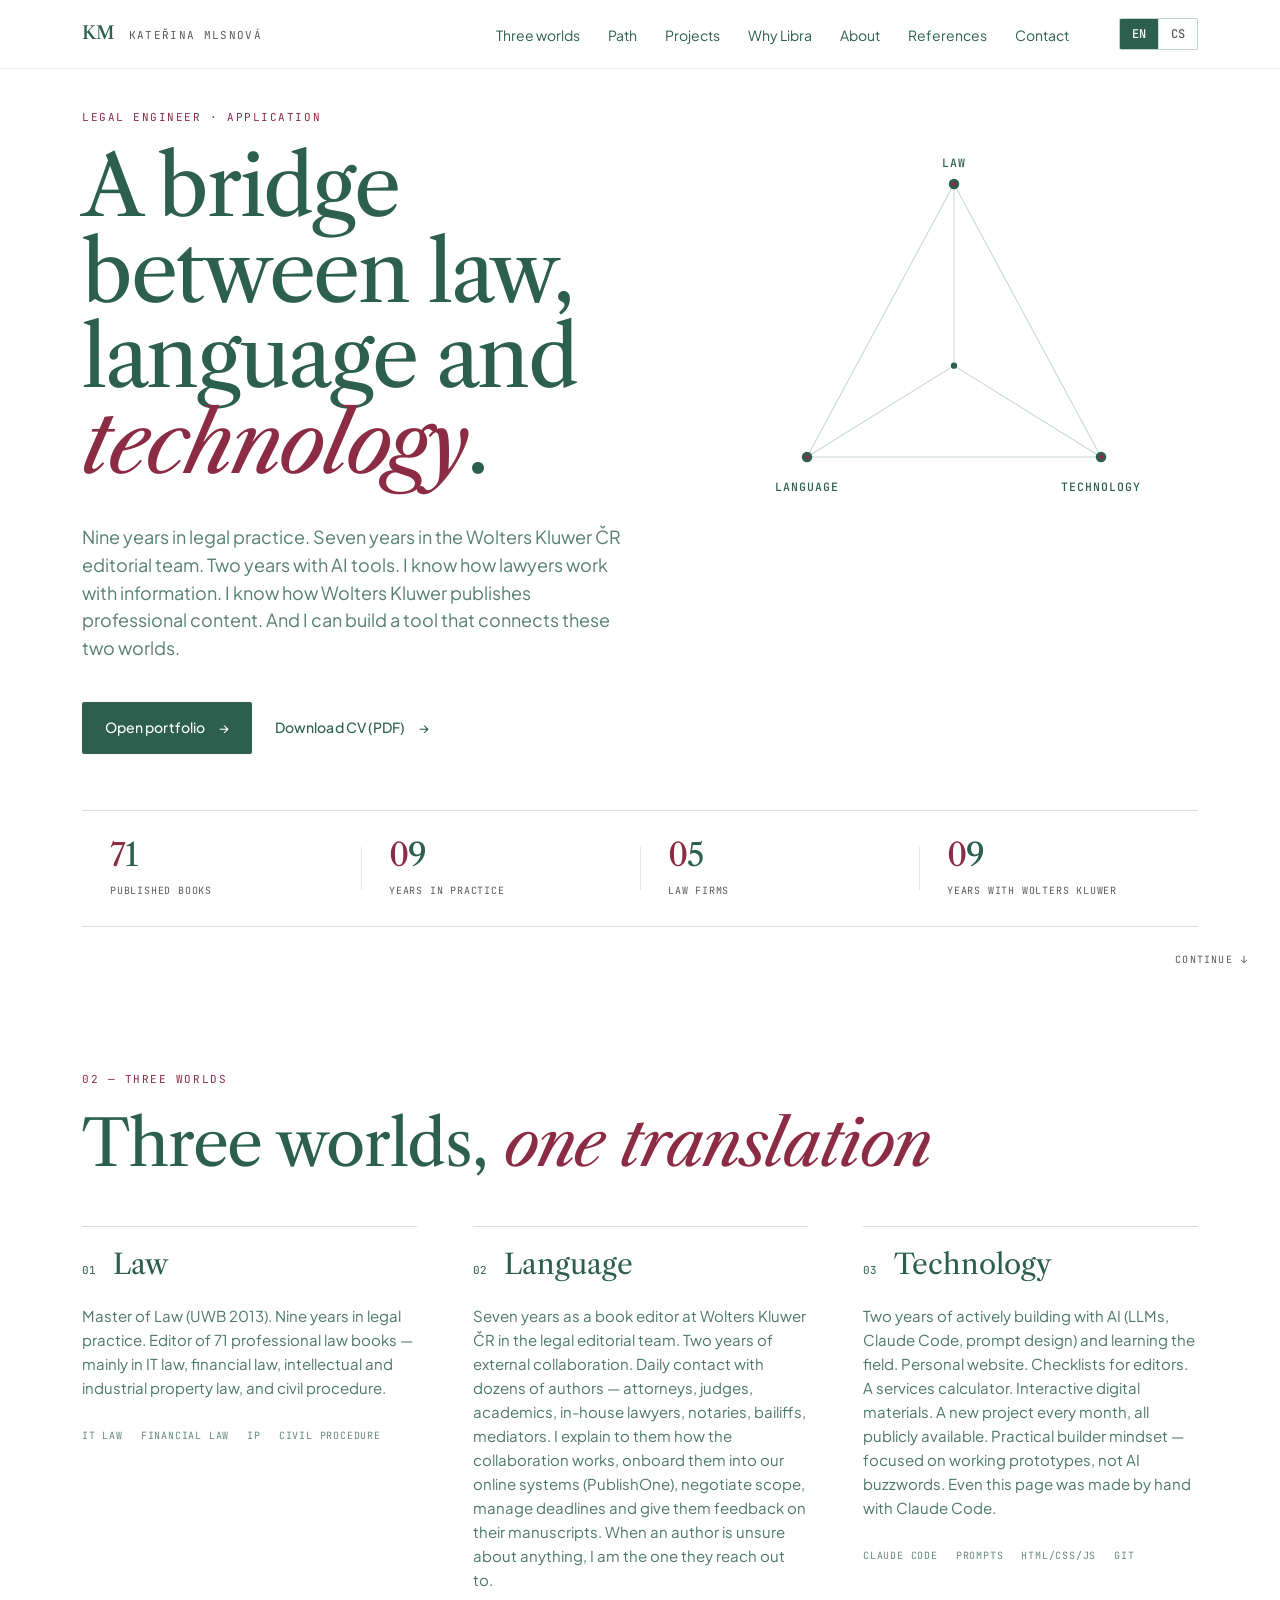
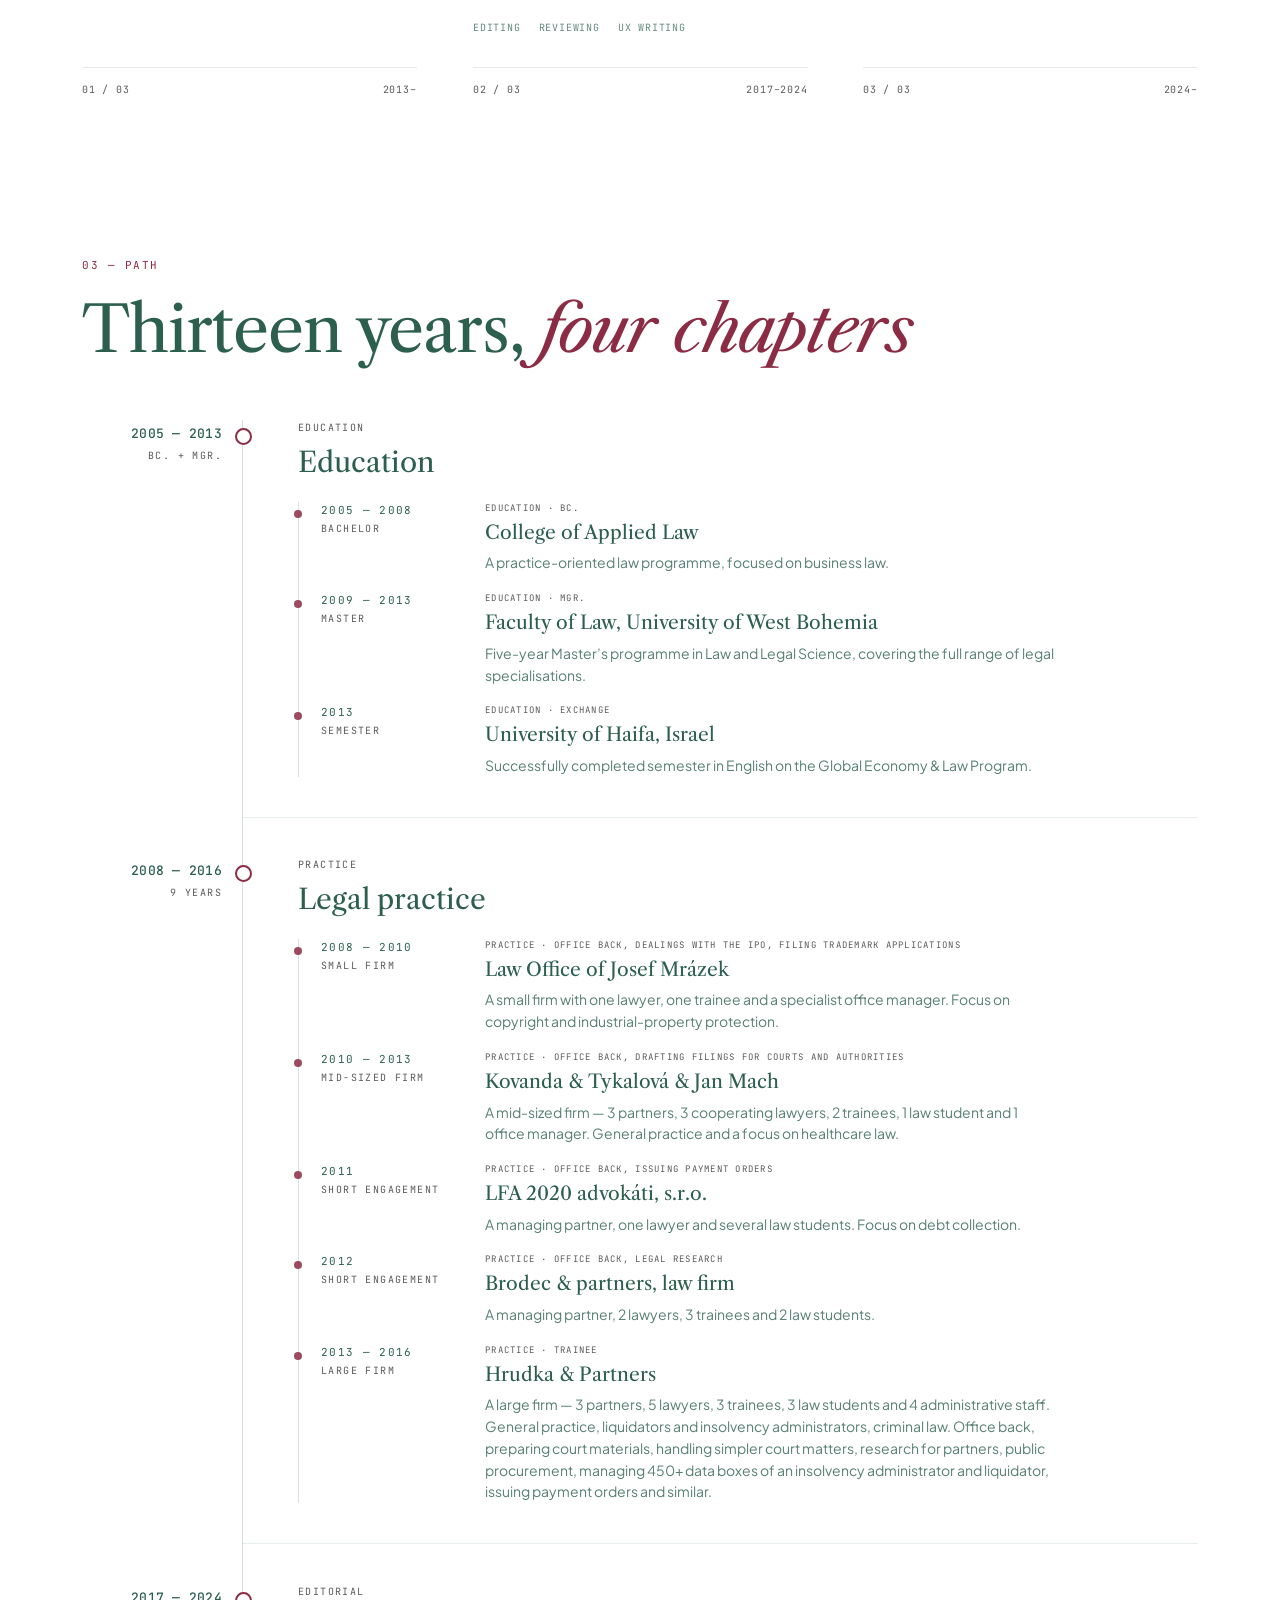
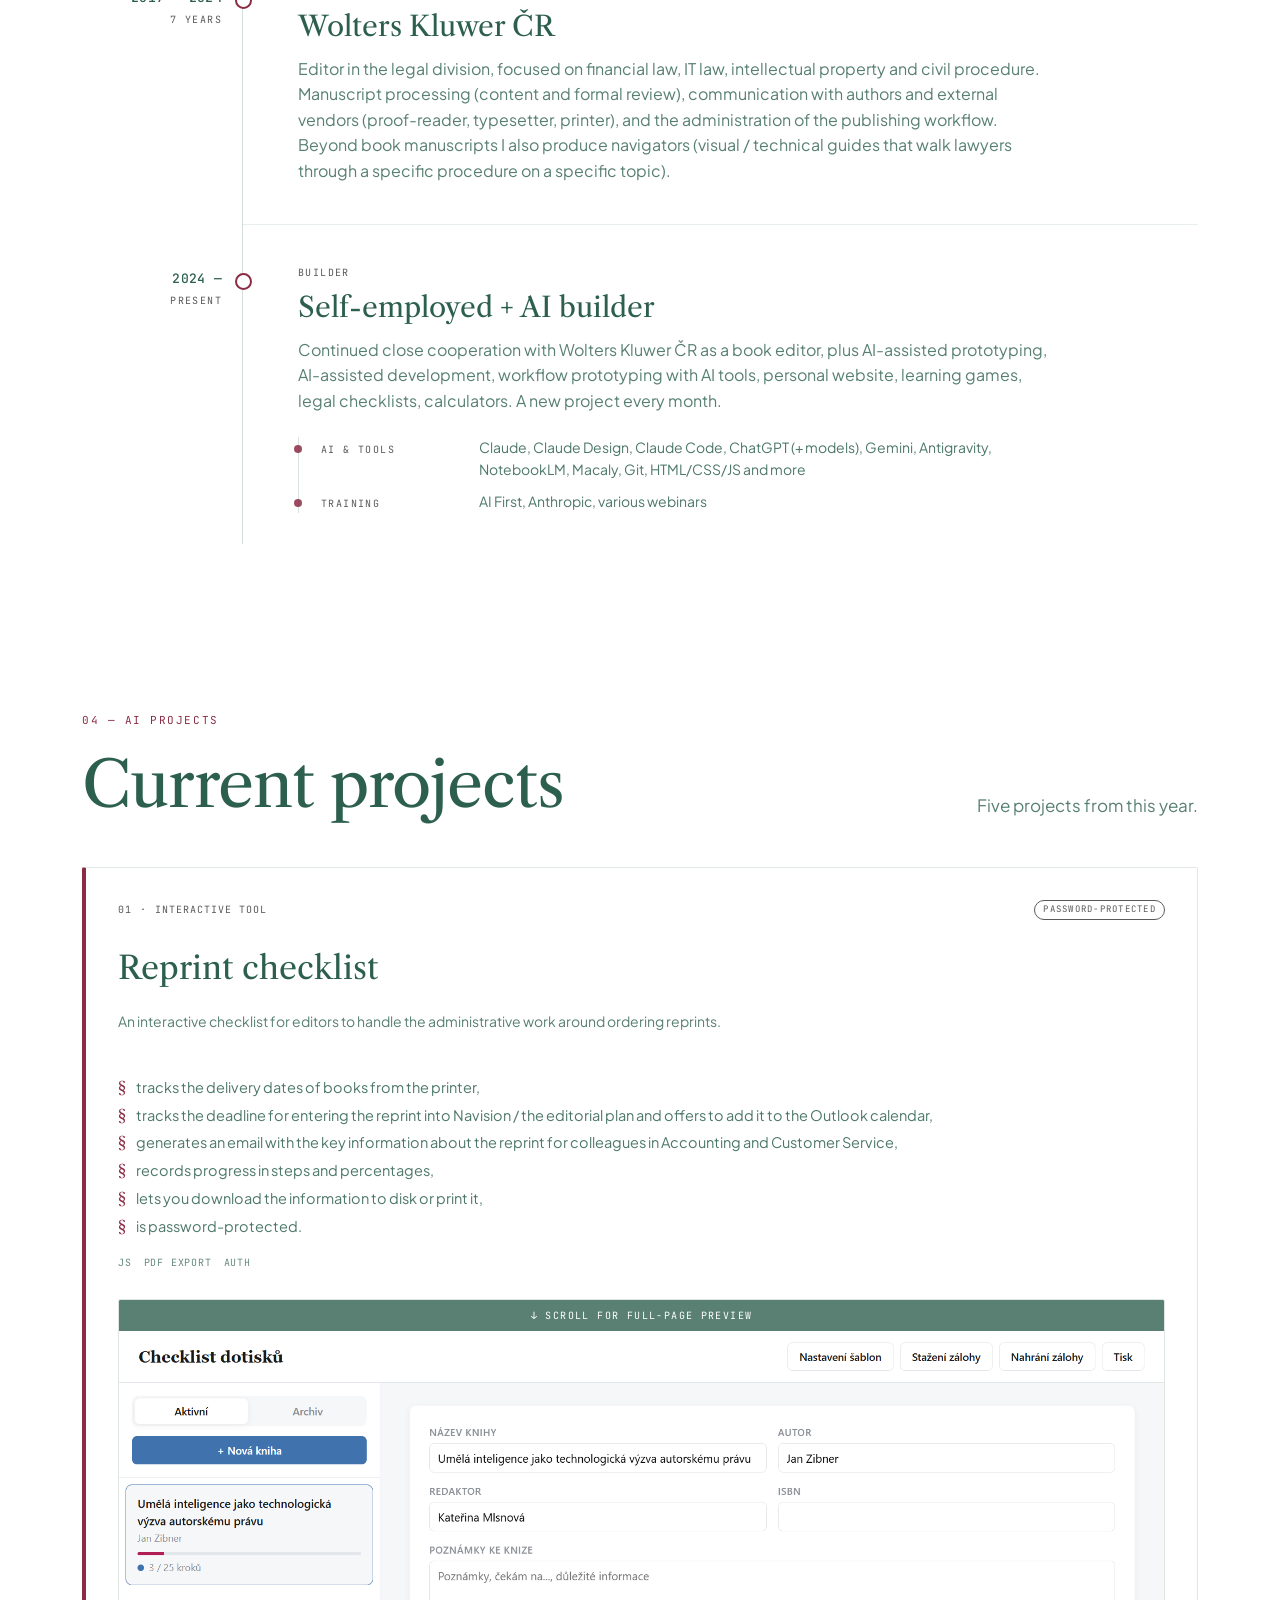
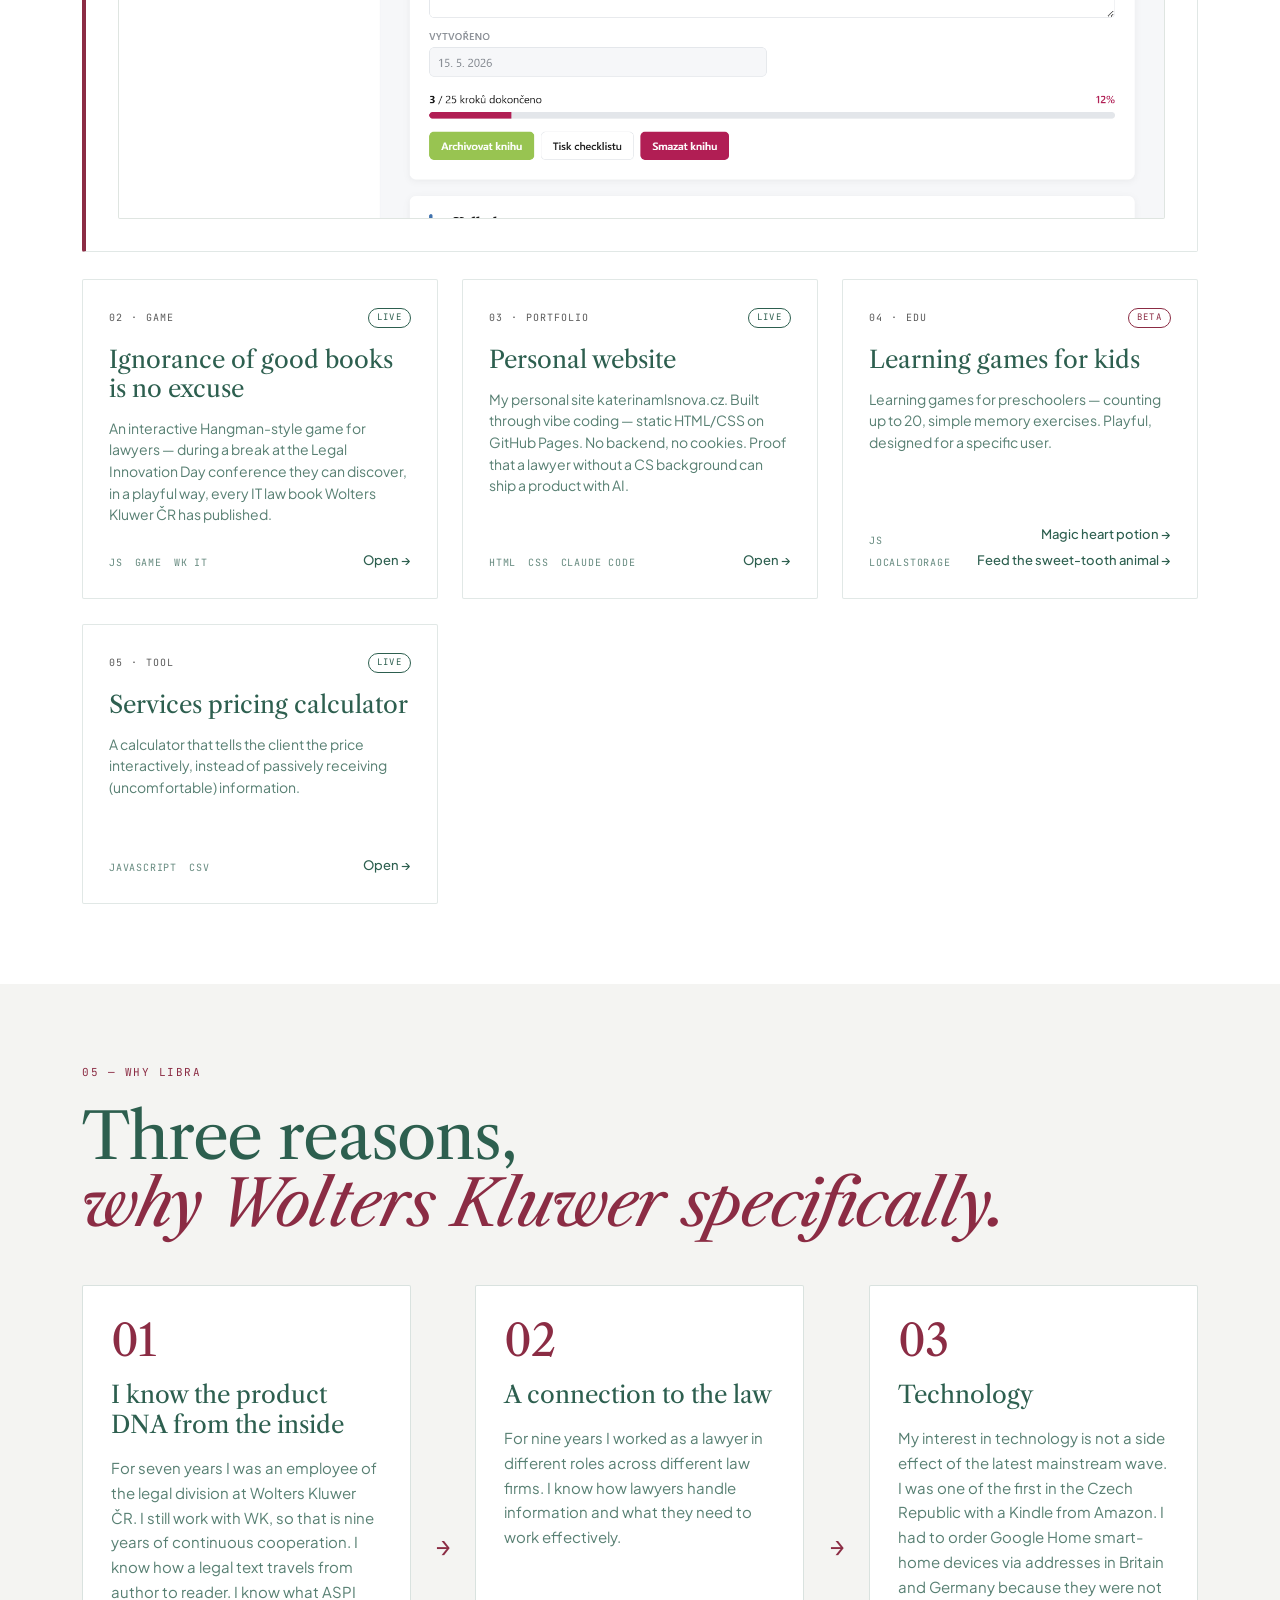
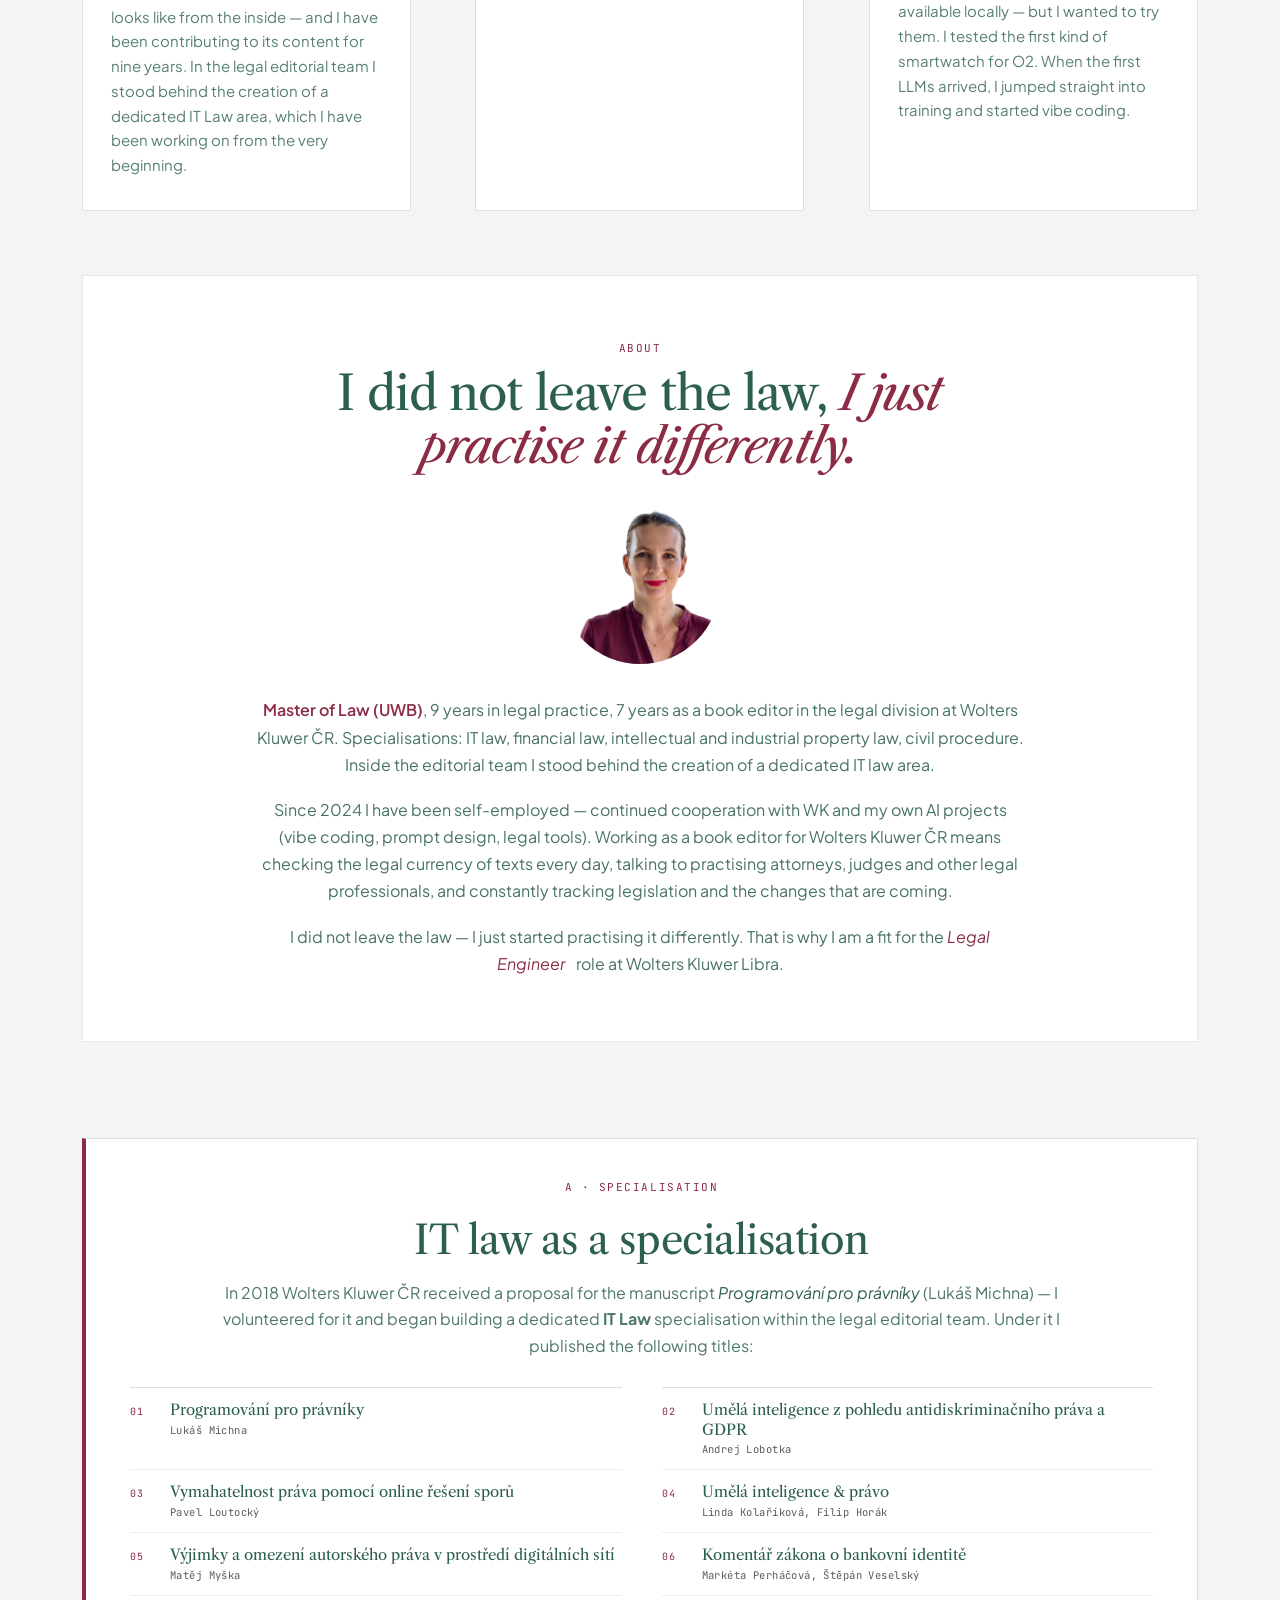
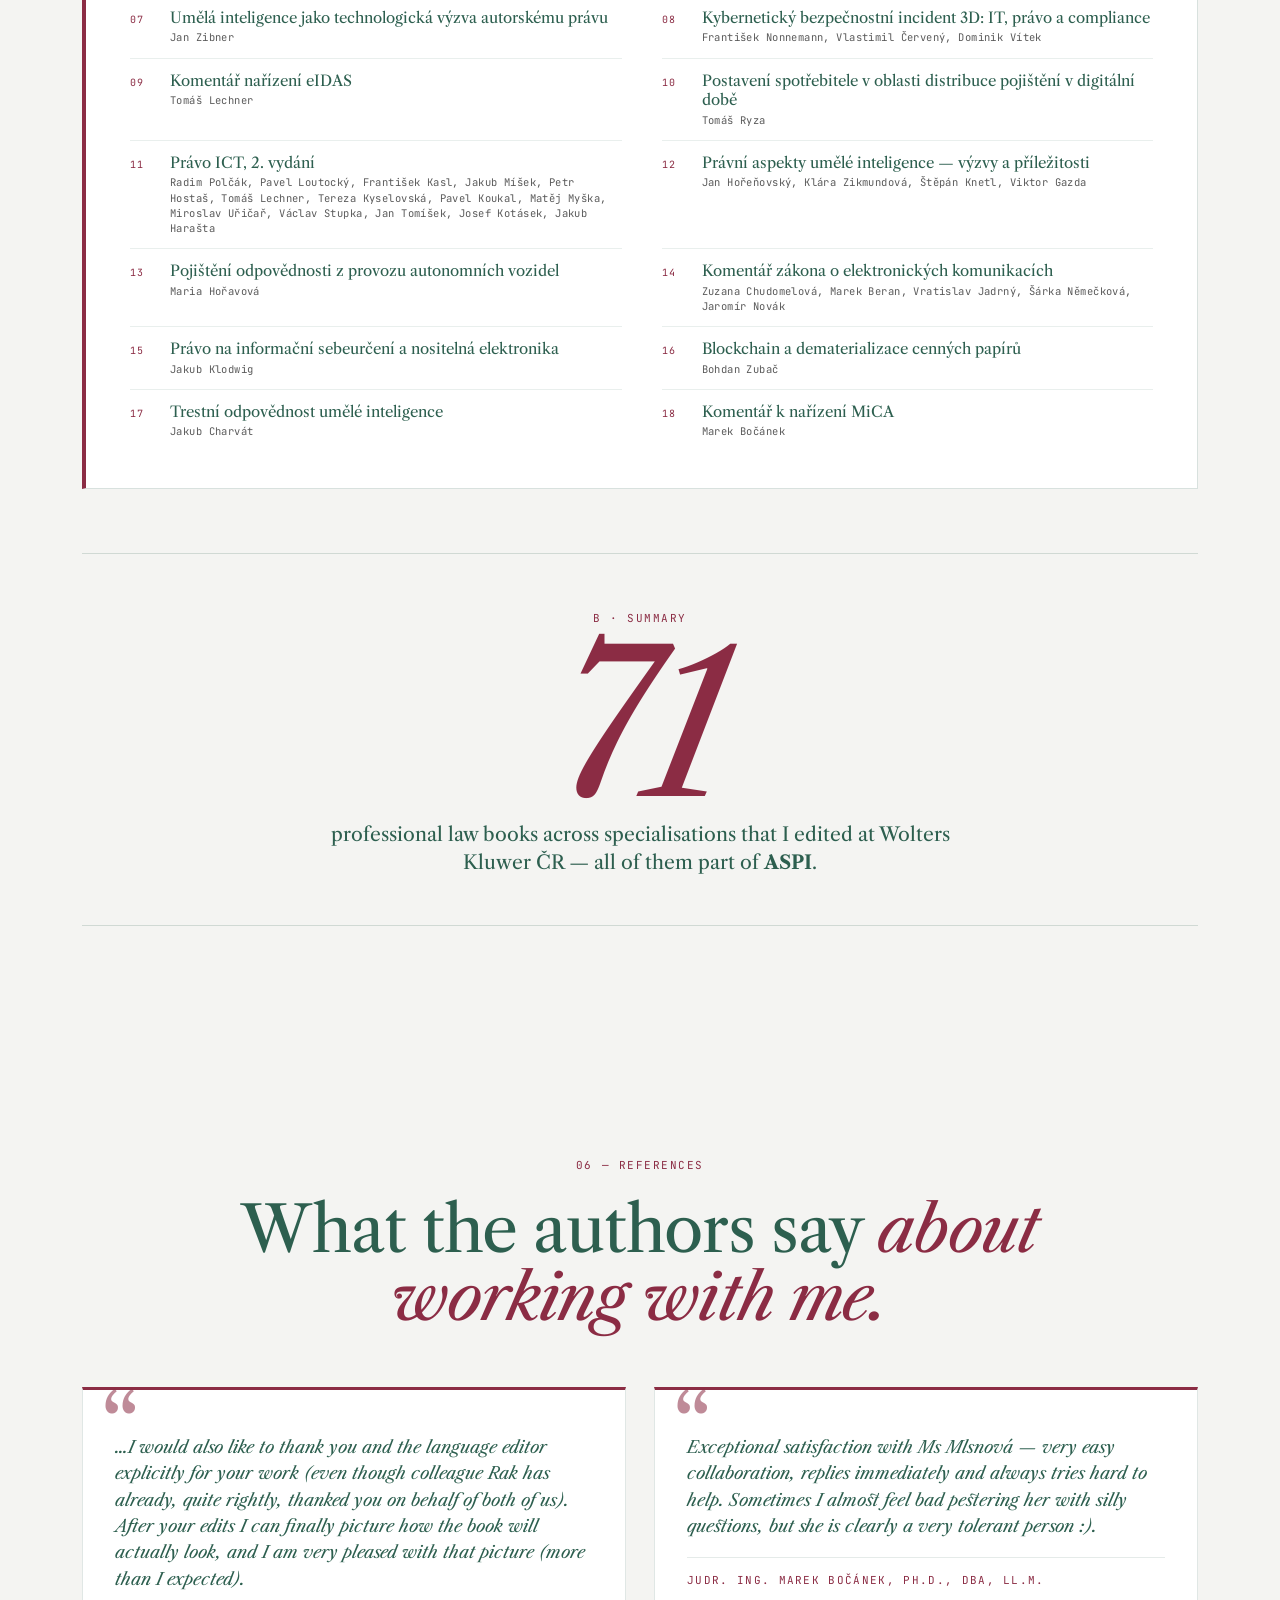
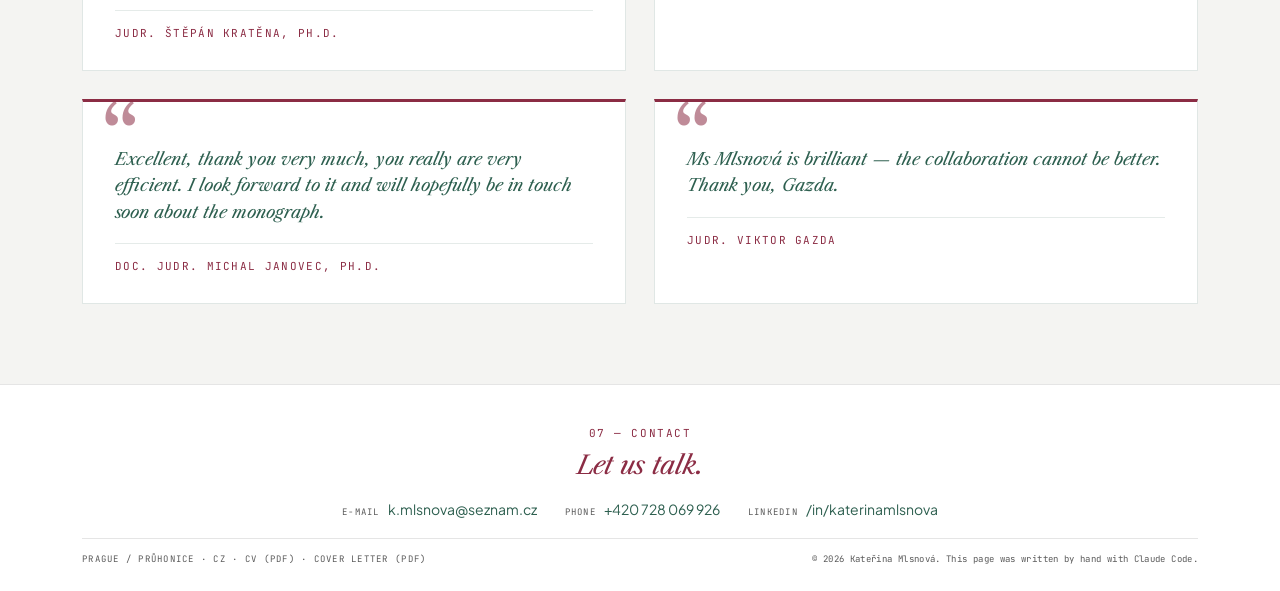
==== commit 884db825: "Tighten section spacing, add project links, add CV download - Section padding 120 → 80 px (mobile 80" ====
--- a/web/index.html
+++ b/web/index.html
@@ -424,7 +424,7 @@
           </div>
         </a>
 
-        <a class="proj fade-in" href="#">
+        <div class="proj proj-multi fade-in">
           <p class="proj-meta">
             <span class="proj-num">04</span><span class="dot-sep">·</span><span class="proj-cat" data-i18n="proj.p4.cat">Edu</span>
             <span class="proj-status proj-status-beta" data-i18n="proj.p4.status">beta</span>
@@ -435,11 +435,14 @@
             <ul class="tags">
               <li data-i18n="proj.p4.t1">JS</li><li data-i18n="proj.p4.t2">LocalStorage</li>
             </ul>
-            <span class="proj-link" data-i18n="proj.open">Otevřít →</span>
-          </div>
-        </a>
-
-        <a class="proj fade-in" href="#">
+            <div class="proj-links">
+              <a class="proj-link" href="https://kouzelny-srdickovy-lektvar.vercel.app/" target="_blank" rel="noopener" data-i18n="proj.p4.link1">Kouzelný srdíčkový lektvar →</a>
+              <a class="proj-link" href="https://nakrm-mlsne-zviratko.vercel.app/" target="_blank" rel="noopener" data-i18n="proj.p4.link2">Nakrm mlsné zvířátko →</a>
+            </div>
+          </div>
+        </div>
+
+        <a class="proj fade-in" href="https://katerinamlsnova.cz/ceny" target="_blank" rel="noopener">
           <p class="proj-meta">
             <span class="proj-num">05</span><span class="dot-sep">·</span><span class="proj-cat" data-i18n="proj.p5.cat">Tool</span>
             <span class="proj-status proj-status-live" data-i18n="proj.p5.status">live</span>
@@ -611,7 +614,7 @@
     <div class="km-big" aria-hidden="true">KM</div>
 
     <div class="contact-foot">
-      <p class="cf-meta" data-i18n="contact.meta">PRAHA · CZ · CV (PDF) · MOTIVAČNÍ DOPIS (PDF)</p>
+      <p class="cf-meta" data-i18n="contact.meta">PRAHA / PRŮHONICE · CZ · CV (PDF) · MOTIVAČNÍ DOPIS (PDF)</p>
       <p class="cf-copy" data-i18n="contact.copy">© 2026 Kateřina Mlsnová. Stránka napsaná ručně s Claude Code.</p>
     </div>
   </div>
--- a/web/style.css
+++ b/web/style.css
@@ -190,7 +190,7 @@
 
 /* ---------- sections ---------- */
 .section {
-  padding: 120px 0;
+  padding: 80px 0;
 }
 .section-paper { background: var(--paper); }
 .section-title {
@@ -199,7 +199,7 @@
   font-size: clamp(38px, 5.4vw, 64px);
   line-height: 1.05;
   letter-spacing: -.018em;
-  margin: 0 0 72px;
+  margin: 0 0 48px;
   color: var(--ink);
 }
 .section-lede {
@@ -213,7 +213,7 @@
 /* ---------- HERO ---------- */
 .hero {
   position: relative;
-  padding: 56px 0 96px;
+  padding: 40px 0 64px;
 }
 .hero-available {
   margin-bottom: 32px;
@@ -223,7 +223,7 @@
   grid-template-columns: minmax(0, 1.15fr) minmax(0, 1fr);
   gap: 64px;
   align-items: start;
-  margin-bottom: 80px;
+  margin-bottom: 56px;
 }
 .hero-text .kicker.accent {
   margin-bottom: 18px;
@@ -626,7 +626,7 @@
   grid-template-columns: 1fr auto;
   align-items: end;
   gap: 48px;
-  margin-bottom: 72px;
+  margin-bottom: 48px;
 }
 .proj-head .section-title { margin-bottom: 0; }
 .proj.proj-hero {
@@ -824,13 +824,22 @@
 }
 .proj:hover .proj-link { color: var(--accent); }
 
+.proj-links {
+  display: flex;
+  flex-direction: column;
+  align-items: flex-end;
+  gap: 6px;
+}
+.proj-links .proj-link { display: inline-block; transition: color .18s ease; }
+.proj-links .proj-link:hover { color: var(--accent); }
+
 /* ---------- PROČ LIBRA ---------- */
 .reasons {
   display: grid;
   grid-template-columns: 1fr 32px 1fr 32px 1fr;
   align-items: stretch;
   gap: 16px;
-  margin-bottom: 96px;
+  margin-bottom: 64px;
 }
 .reason-box {
   display: flex;
@@ -1273,9 +1282,9 @@
 @media (max-width: 768px) {
   body { font-size: 16px; }
   .container { padding: 0 20px; }
-  .section { padding: 80px 0; }
-  .section-title { margin-bottom: 48px; }
-  .hero { padding: 32px 0 64px; }
+  .section { padding: 56px 0; }
+  .section-title { margin-bottom: 36px; }
+  .hero { padding: 24px 0 48px; }
   .hero-available { margin-bottom: 24px; }
   .hero-grid {
     grid-template-columns: 1fr;
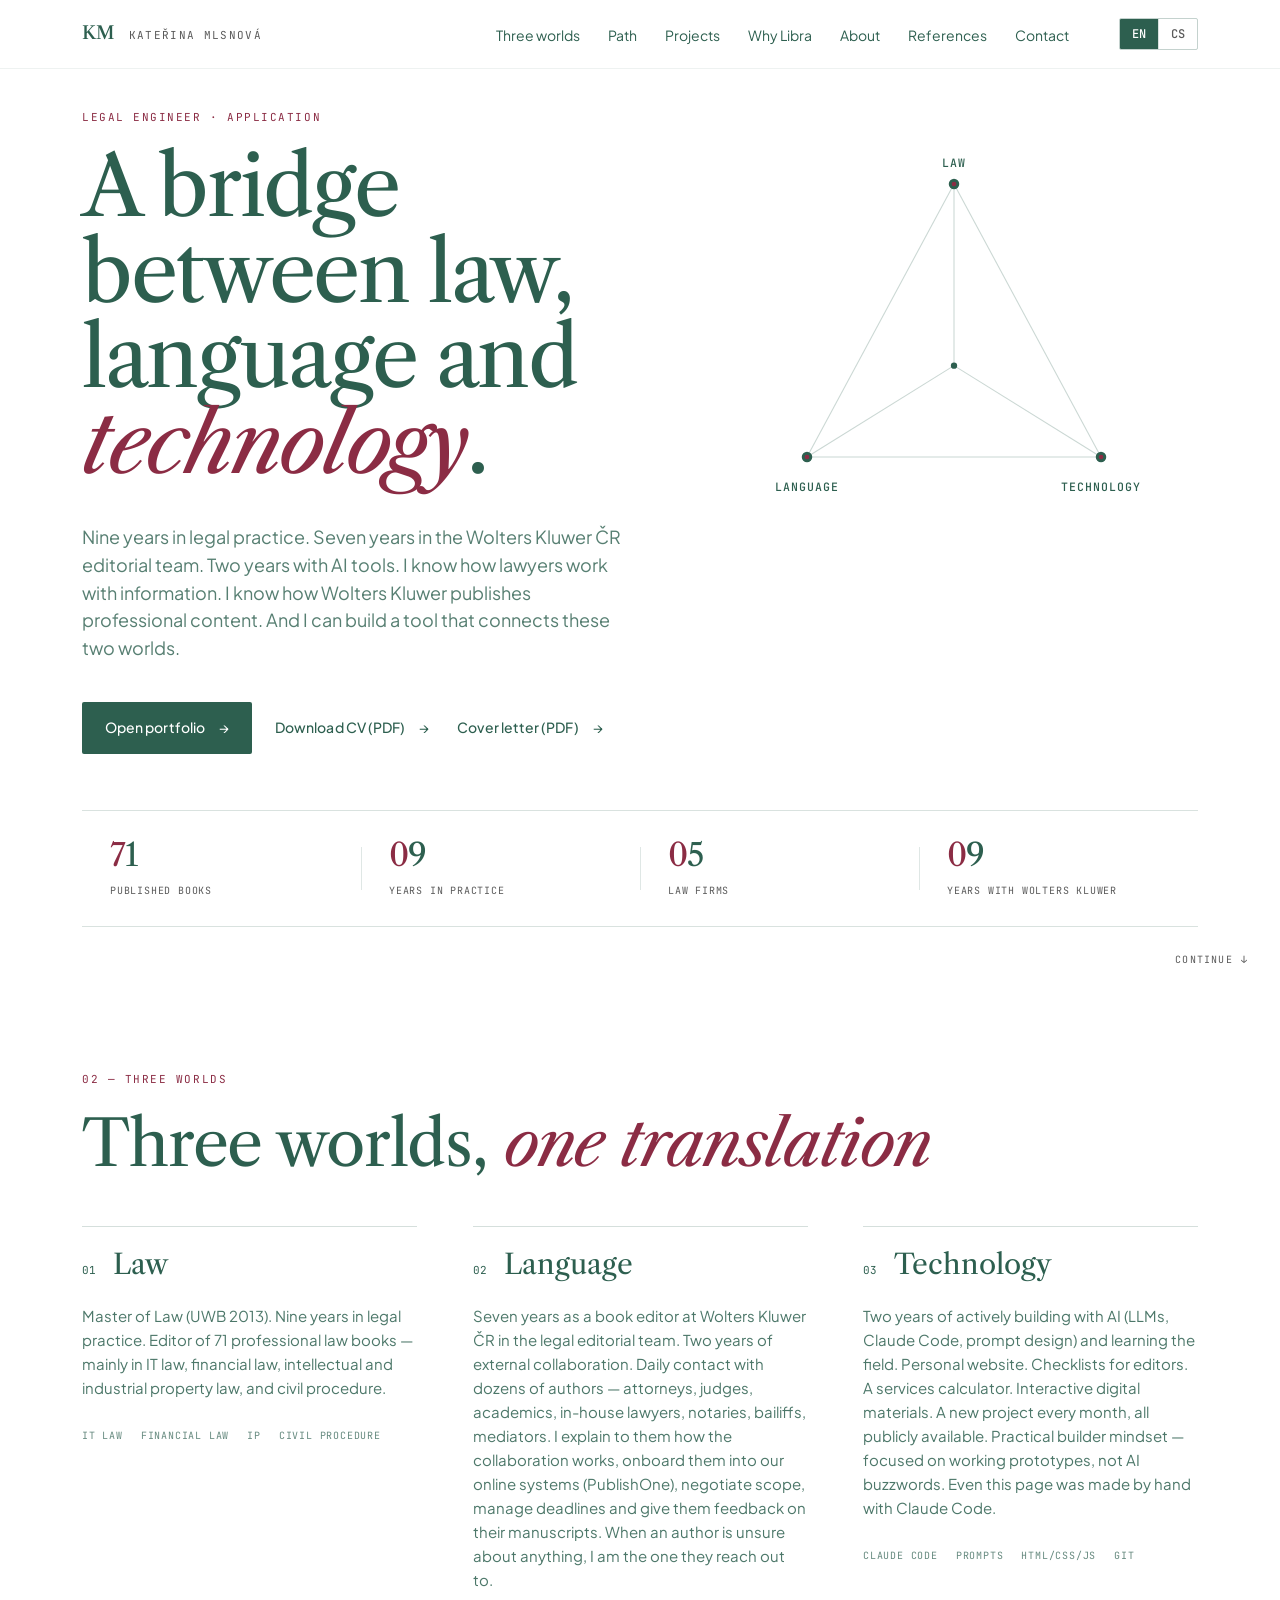
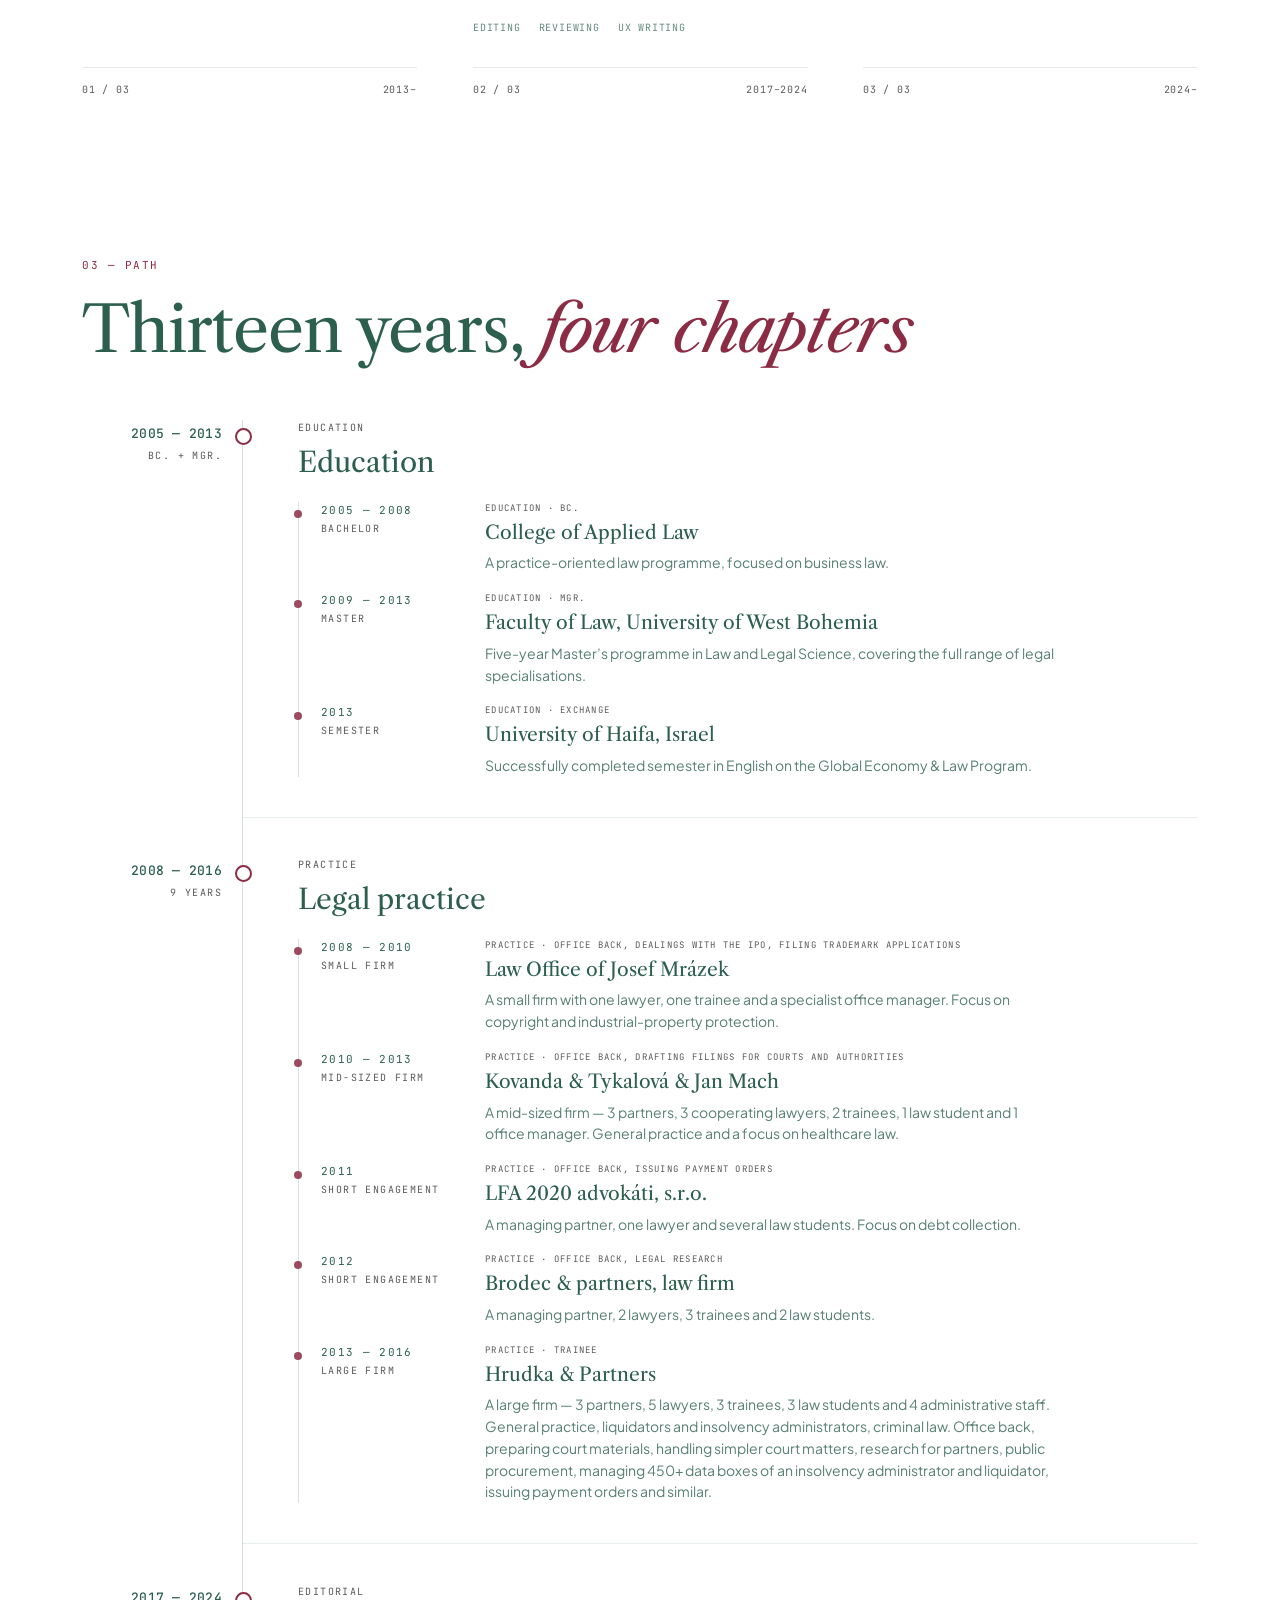
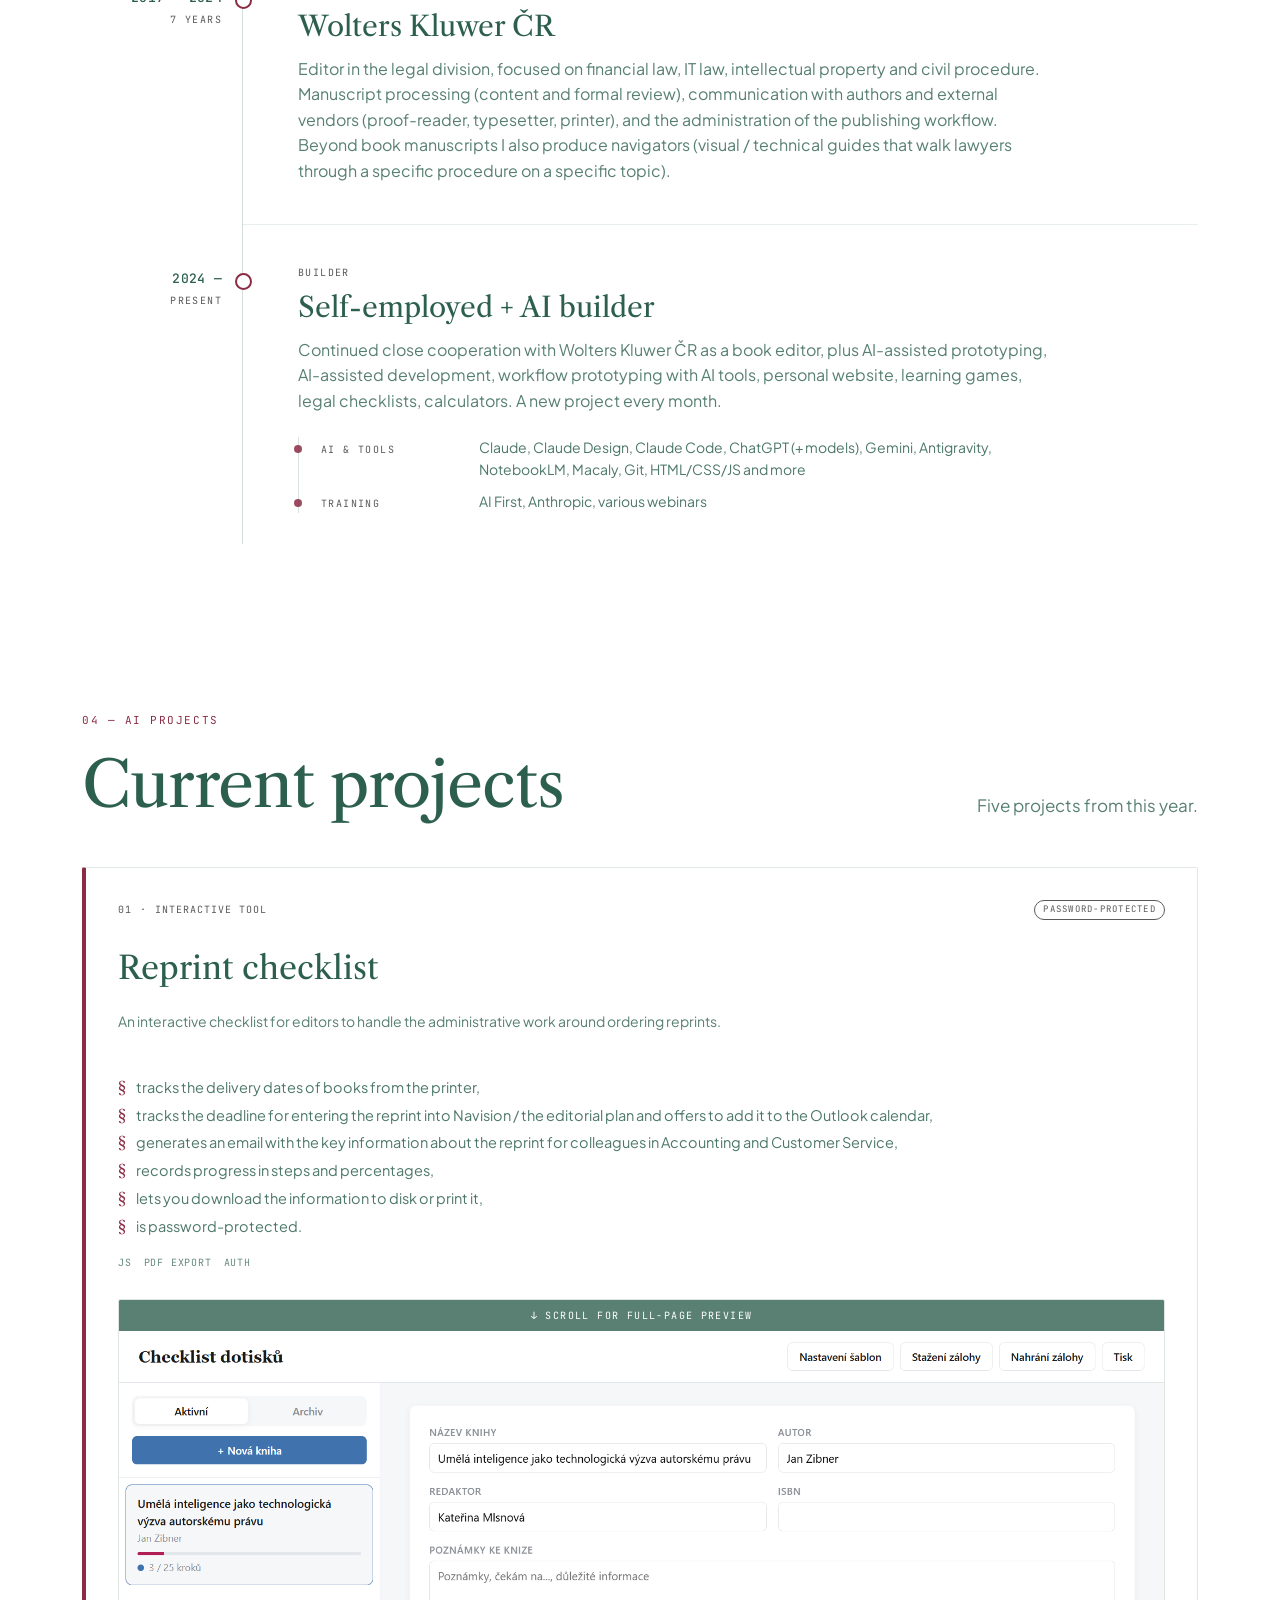
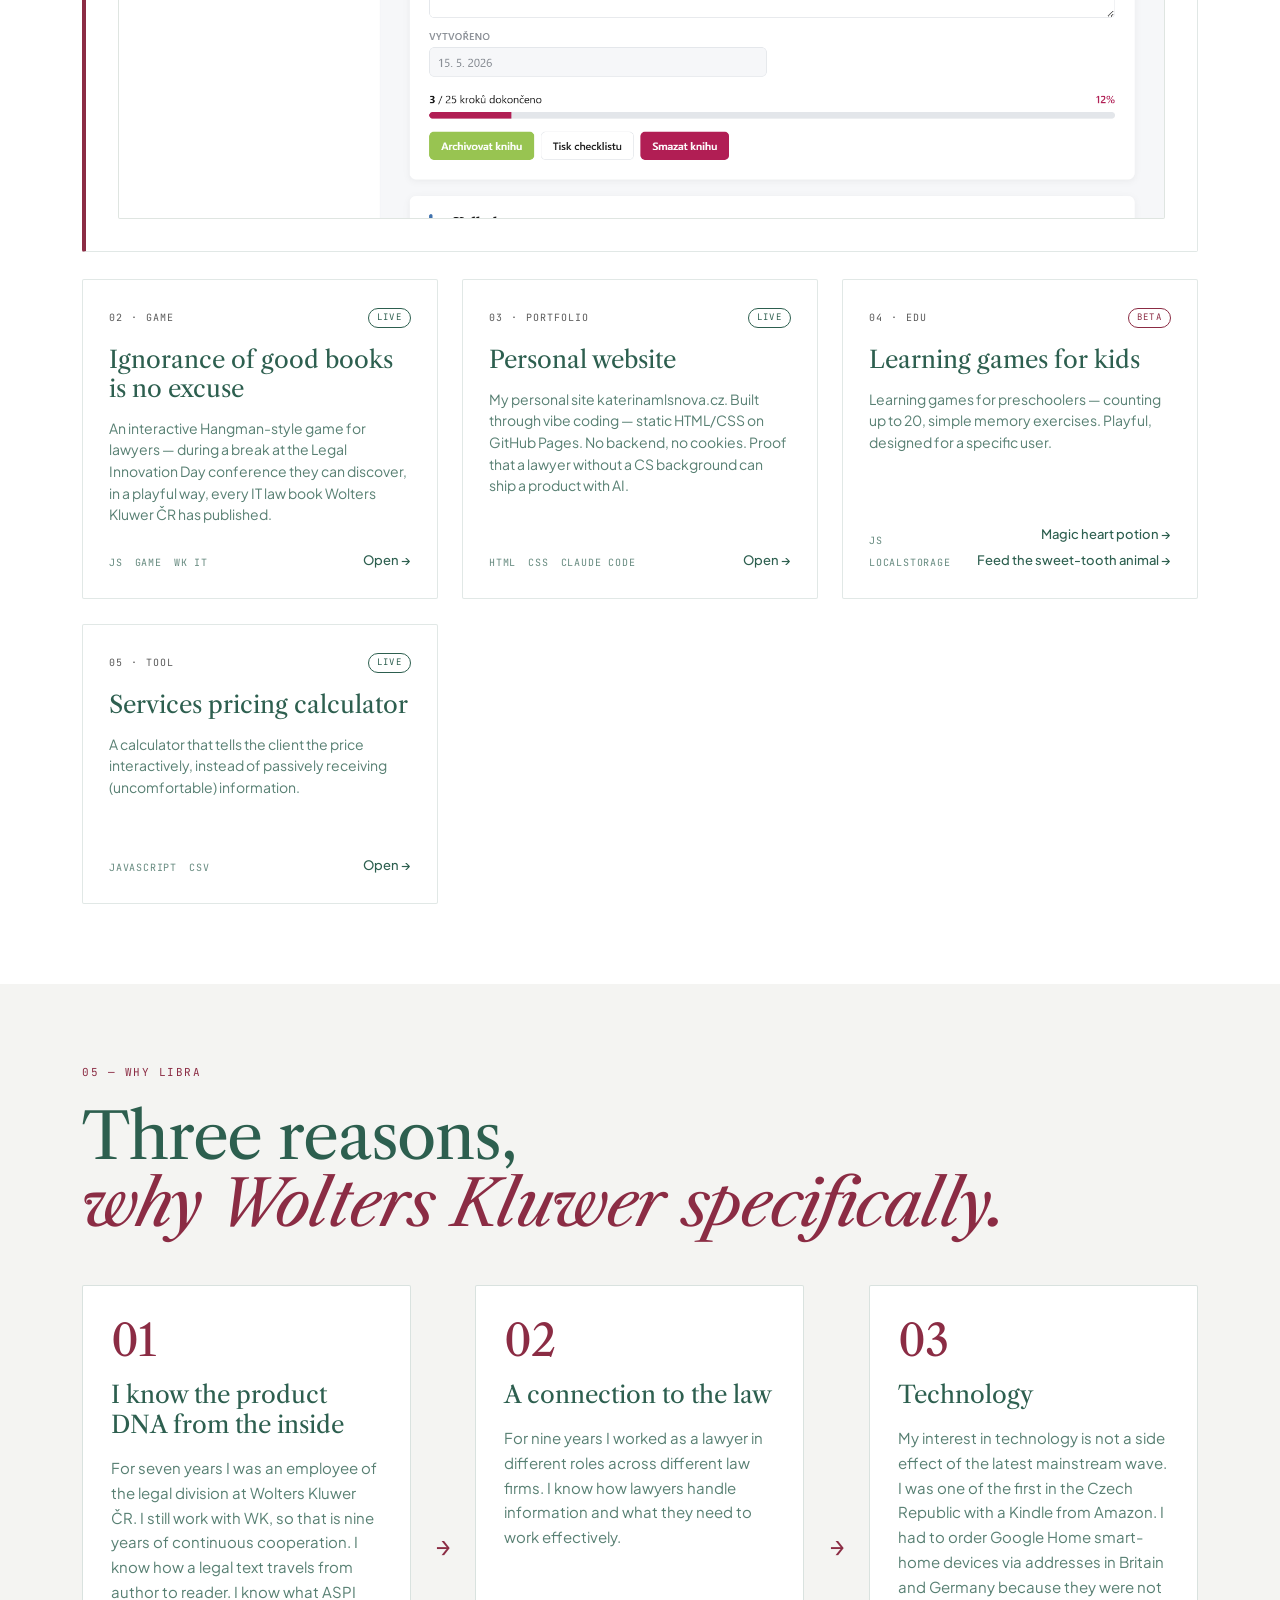
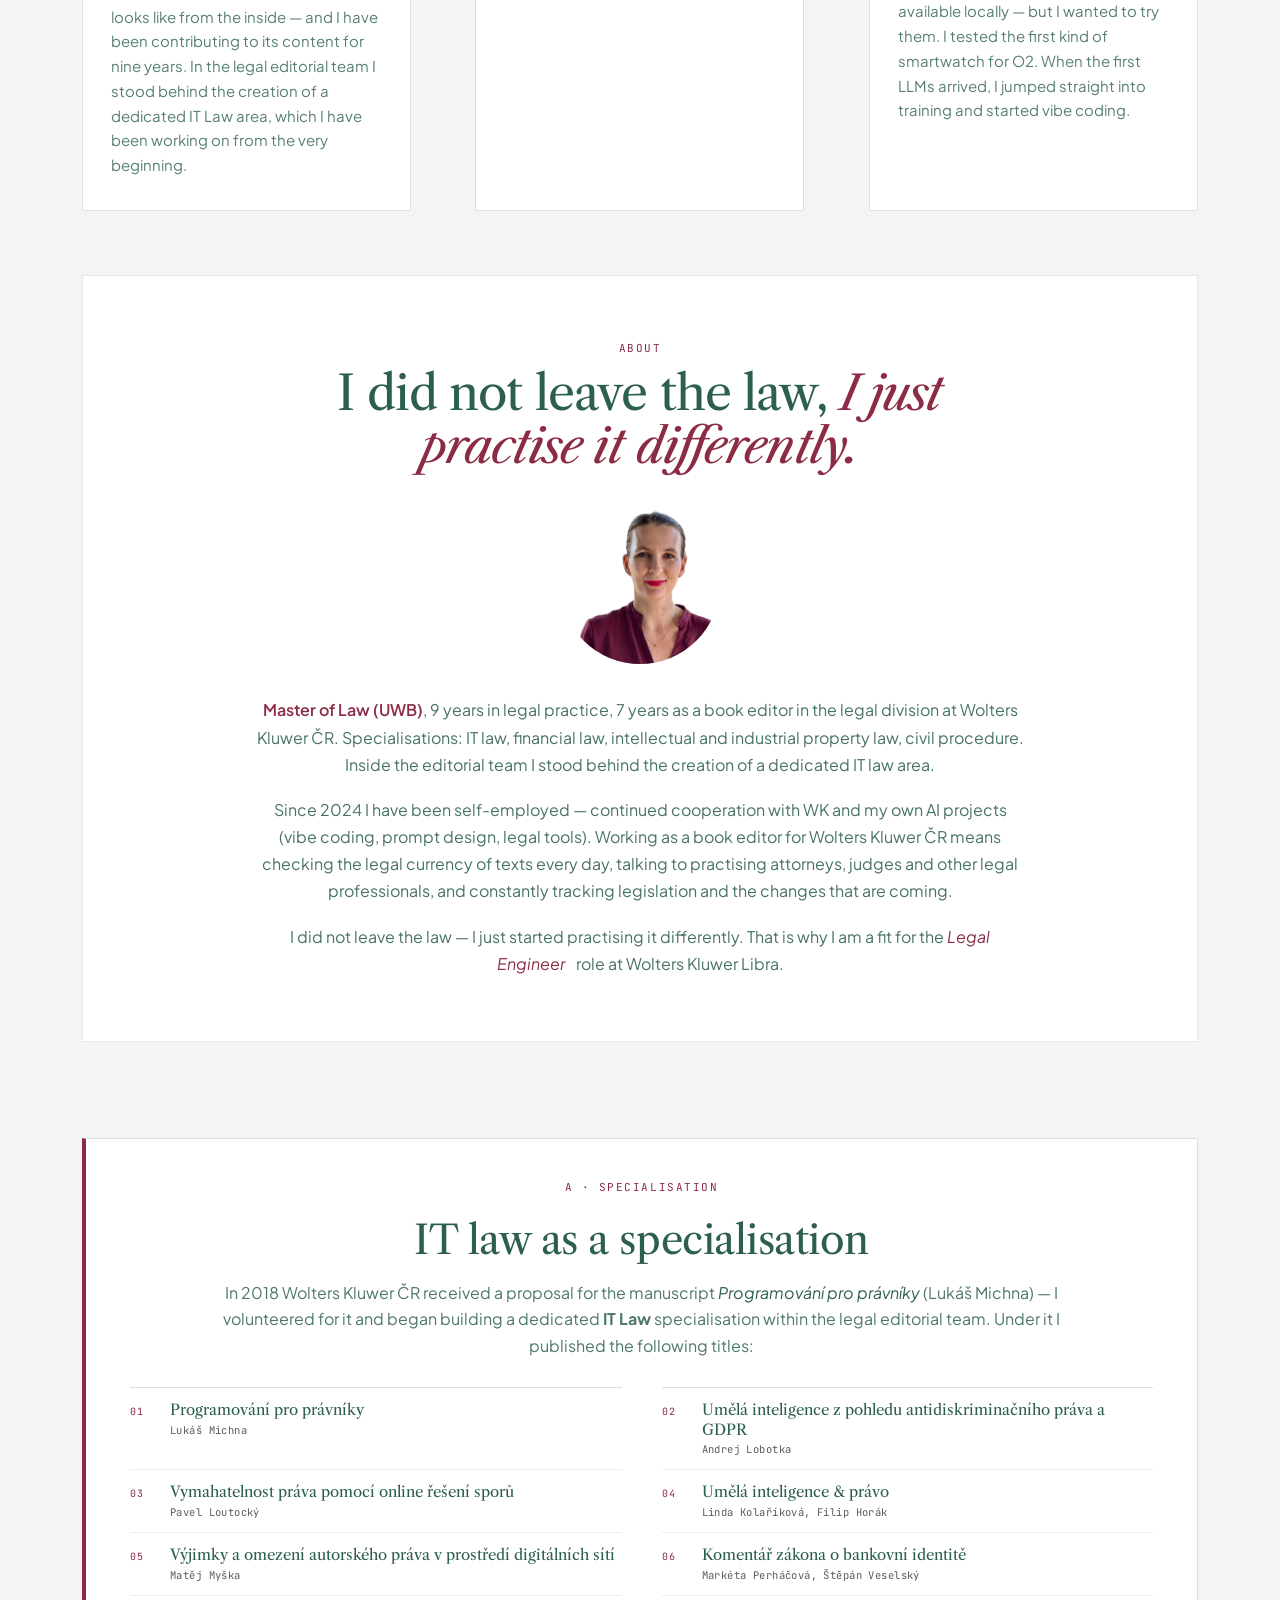
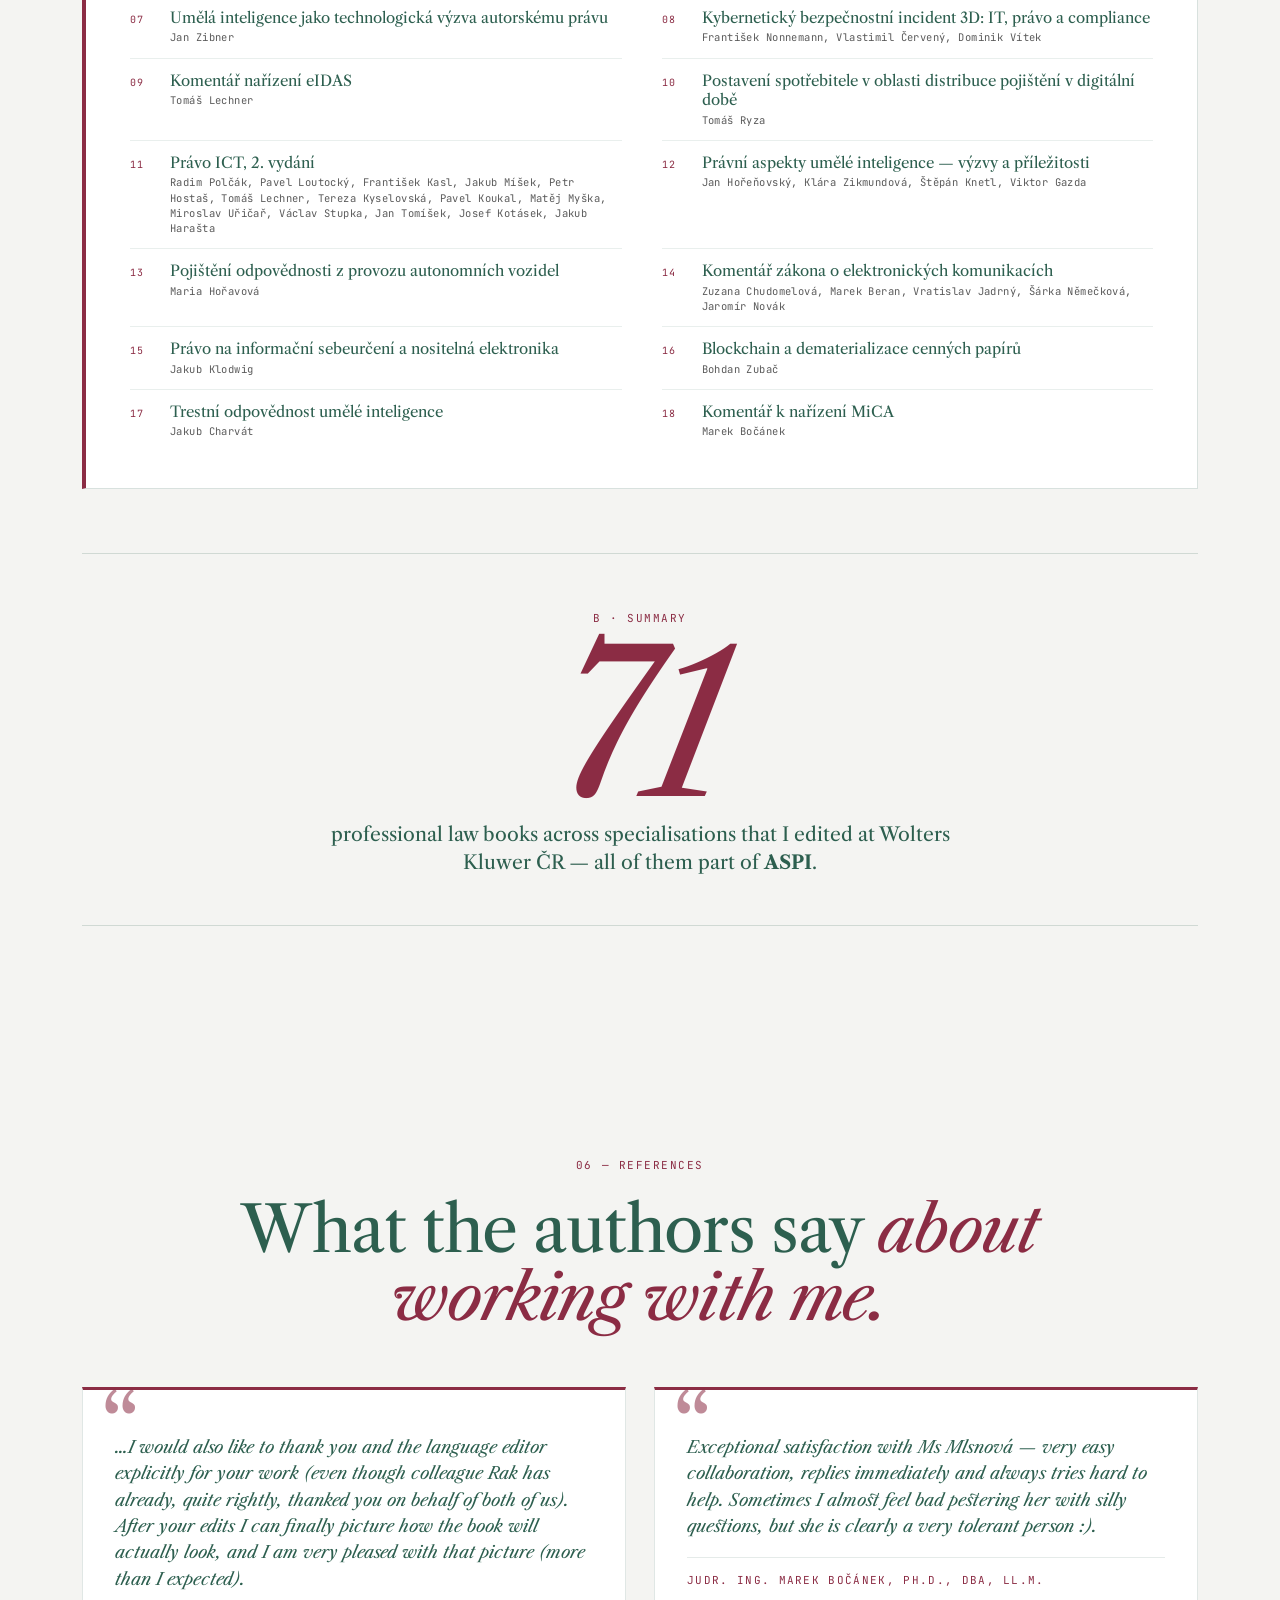
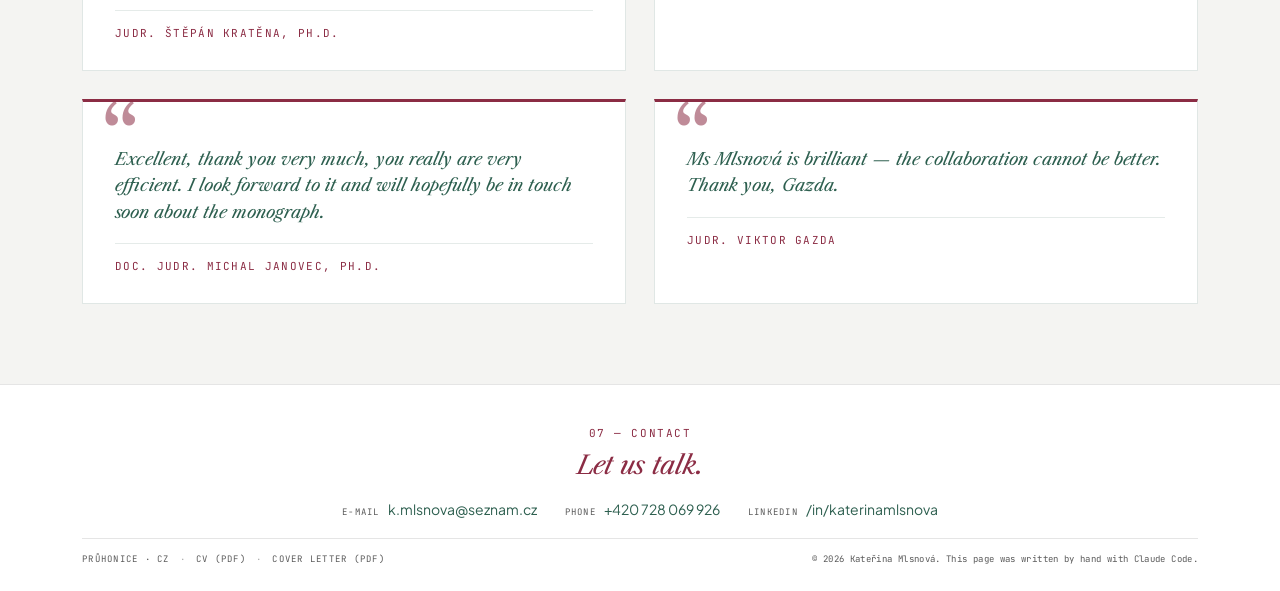
==== commit b39565d9: "Add cover letter download; simplify location to Průhonice only - Hero gains third CTA: "Motivační do" ====
--- a/web/index.html
+++ b/web/index.html
@@ -71,6 +71,9 @@
             </a>
             <a class="btn btn-text" href="files/cv-katerina-mlsnova.pdf">
               <span data-i18n="hero.cta2">Stáhnout CV (PDF)</span><span class="arr">→</span>
+            </a>
+            <a class="btn btn-text" href="files/motivacni-dopis.pdf">
+              <span data-i18n="hero.cta3">Motivační dopis (PDF)</span><span class="arr">→</span>
             </a>
           </div>
         </div>
@@ -614,7 +617,13 @@
     <div class="km-big" aria-hidden="true">KM</div>
 
     <div class="contact-foot">
-      <p class="cf-meta" data-i18n="contact.meta">PRAHA / PRŮHONICE · CZ · CV (PDF) · MOTIVAČNÍ DOPIS (PDF)</p>
+      <p class="cf-meta">
+        <span data-i18n="contact.loc">PRŮHONICE · CZ</span>
+        <span class="cf-sep" aria-hidden="true">·</span>
+        <a href="files/cv-katerina-mlsnova.pdf" data-i18n="contact.cvLink">CV (PDF)</a>
+        <span class="cf-sep" aria-hidden="true">·</span>
+        <a href="files/motivacni-dopis.pdf" data-i18n="contact.clLink">MOTIVAČNÍ DOPIS (PDF)</a>
+      </p>
       <p class="cf-copy" data-i18n="contact.copy">© 2026 Kateřina Mlsnová. Stránka napsaná ručně s Claude Code.</p>
     </div>
   </div>
--- a/web/style.css
+++ b/web/style.css
@@ -1245,7 +1245,10 @@
   letter-spacing: .14em;
   color: var(--mute);
 }
-.cf-meta { text-transform: uppercase; }
+.cf-meta { text-transform: uppercase; display: inline-flex; flex-wrap: wrap; align-items: baseline; gap: 6px 10px; }
+.cf-meta a { text-decoration: none; transition: color .18s ease; }
+.cf-meta a:hover { color: var(--accent); }
+.cf-sep { opacity: .5; }
 .cf-copy { letter-spacing: .04em; text-transform: none; }
 
 /* ---------- fade-in ---------- */
